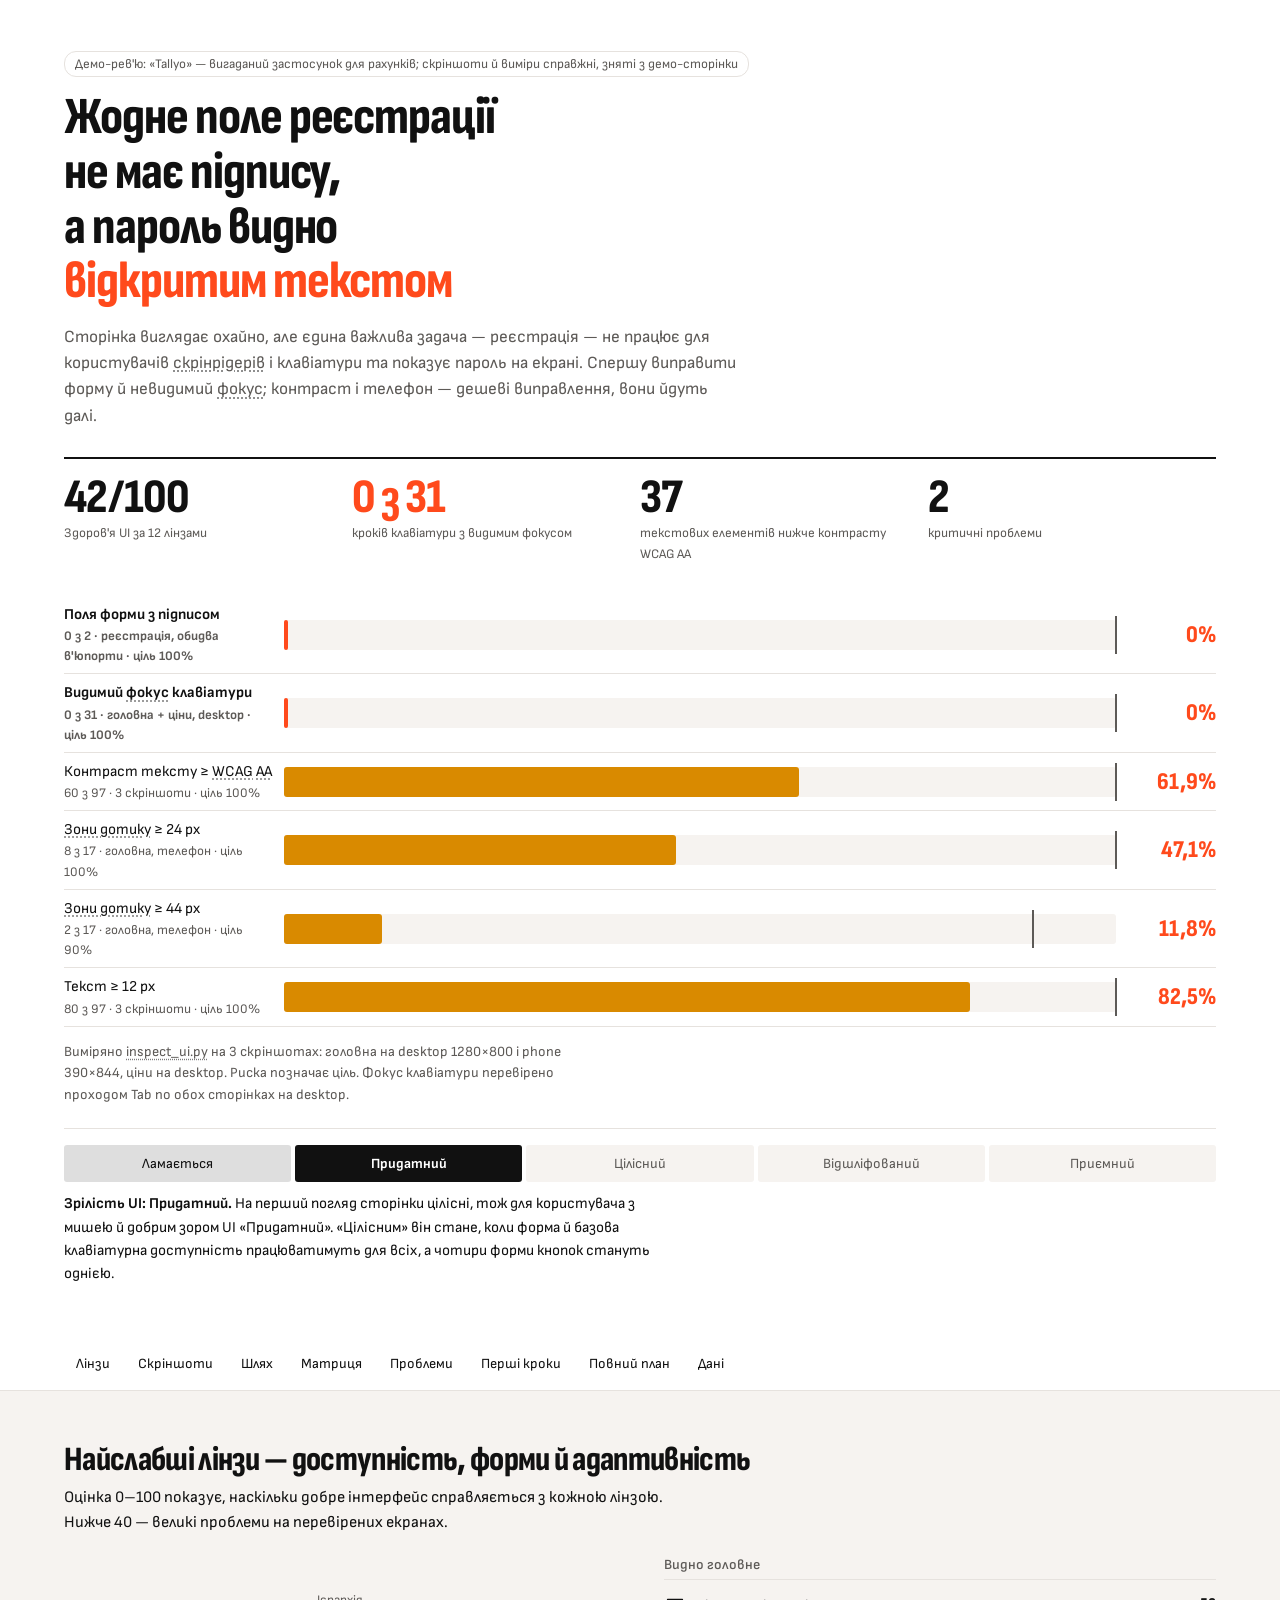
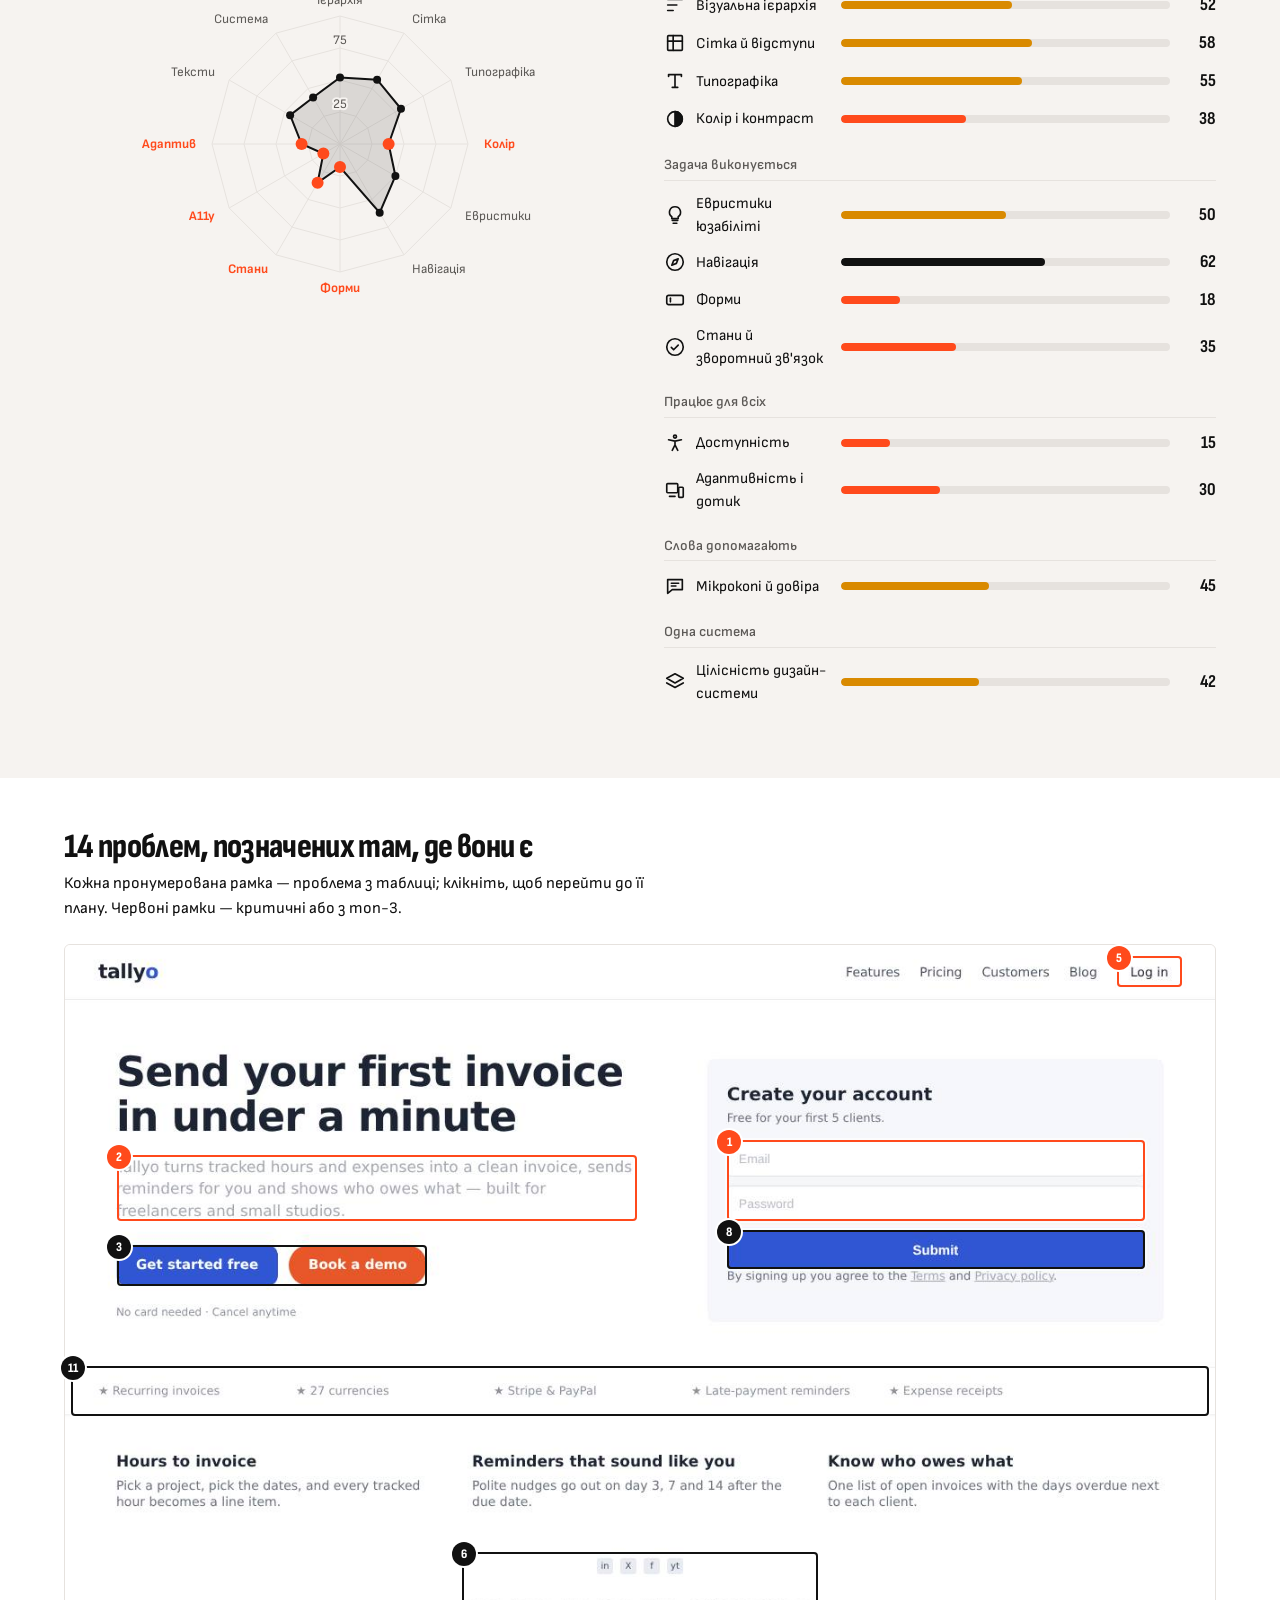
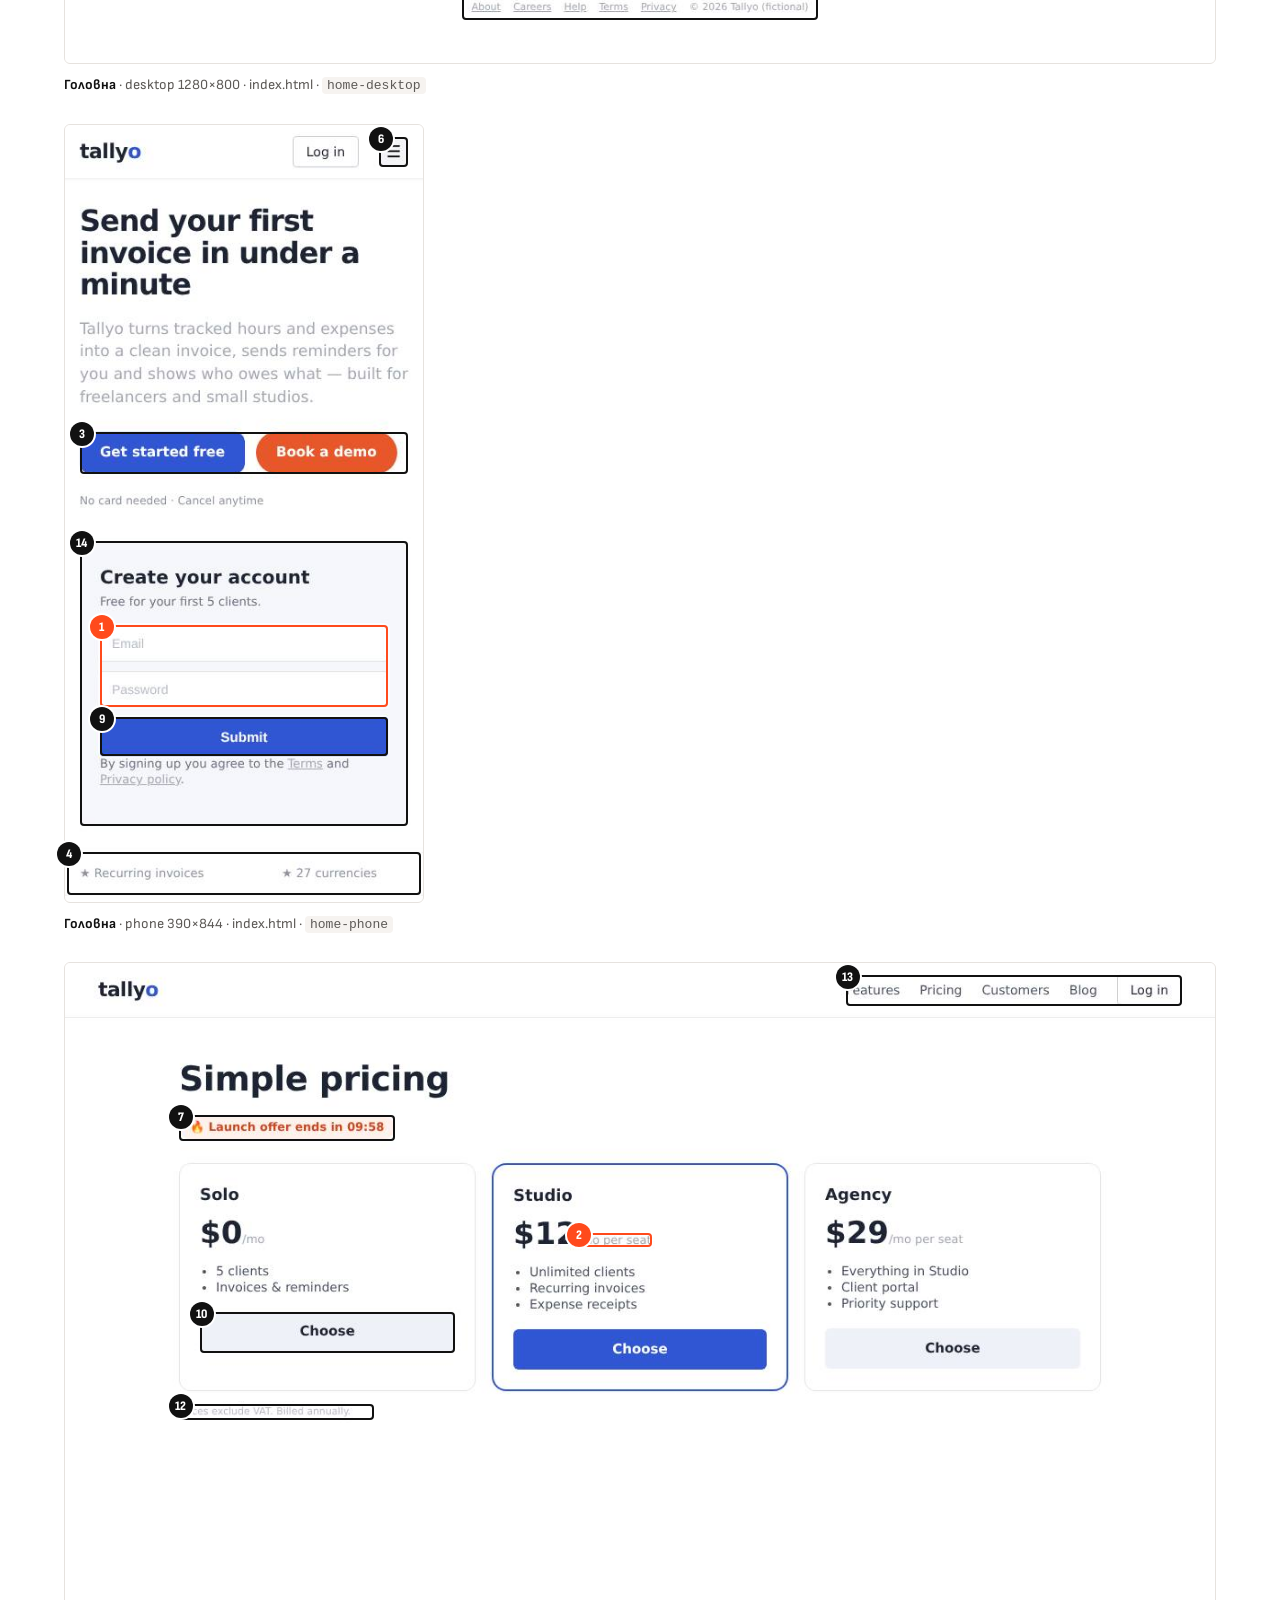
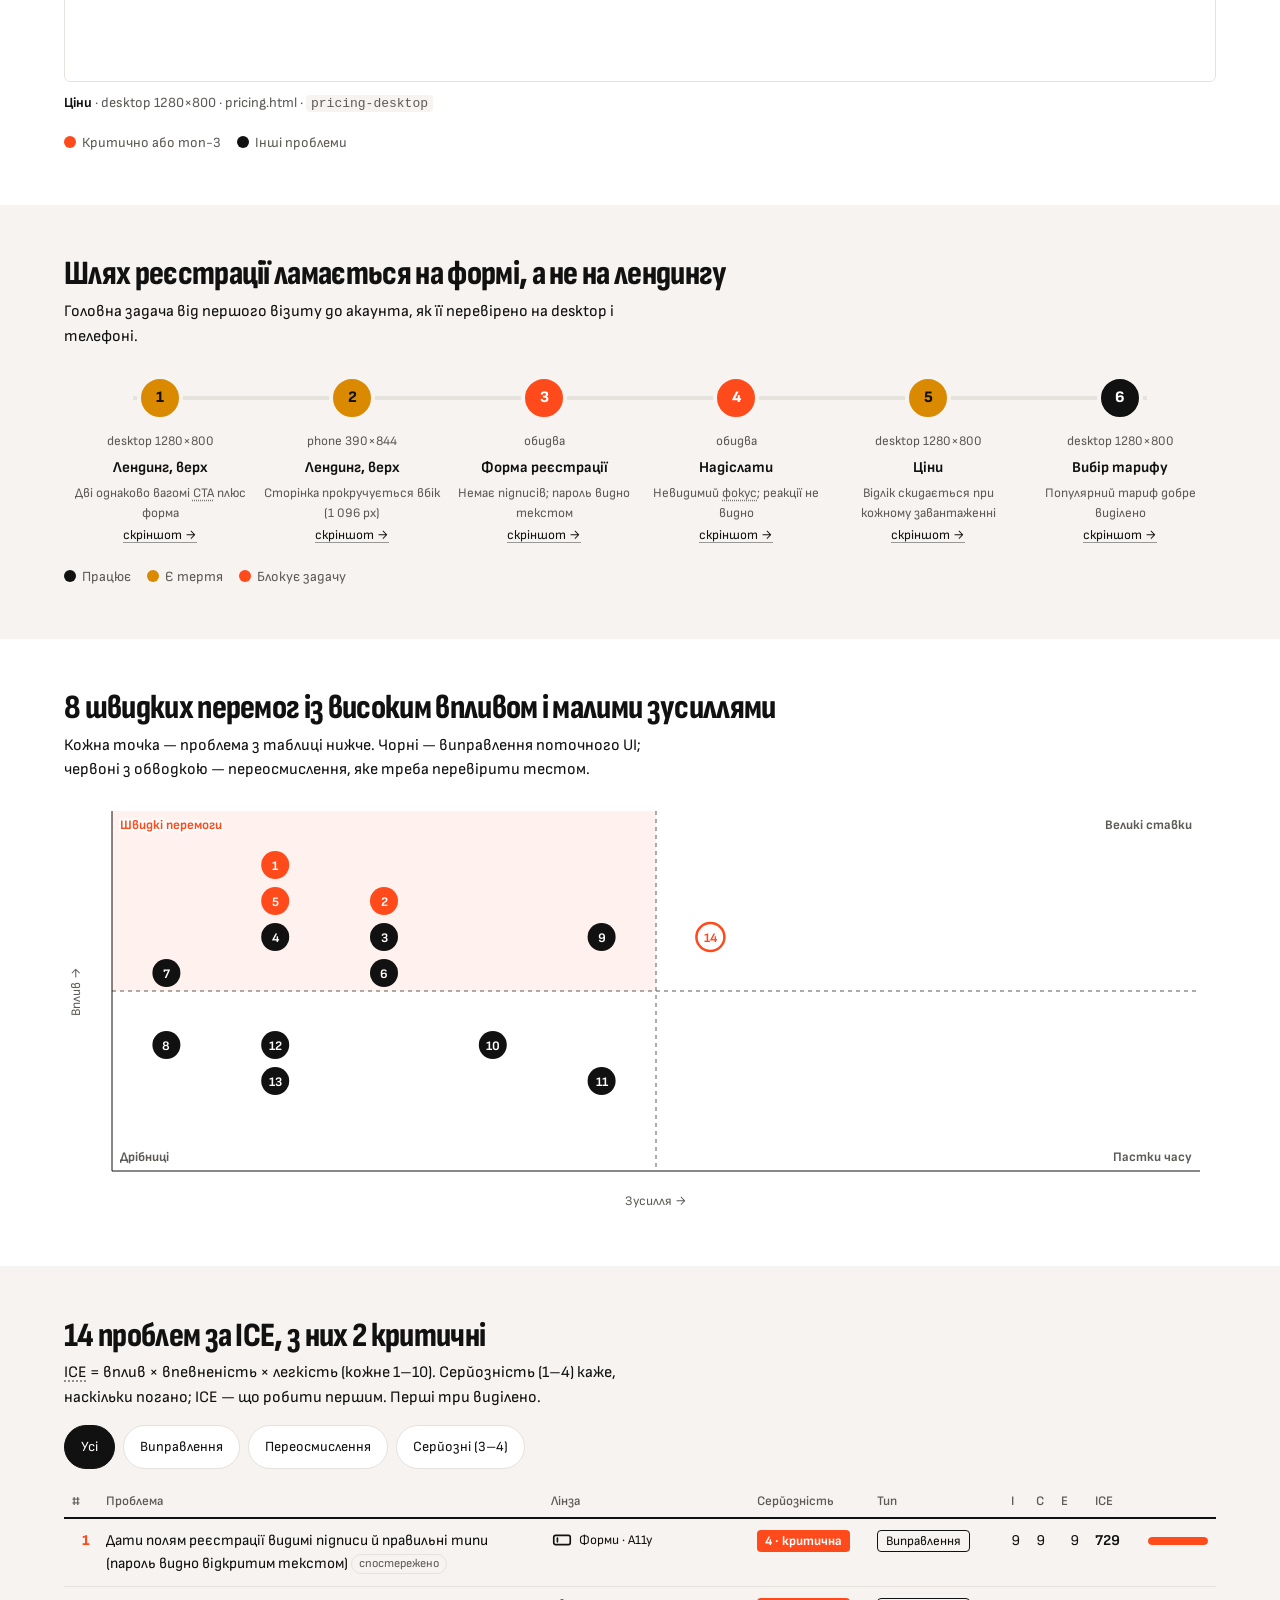
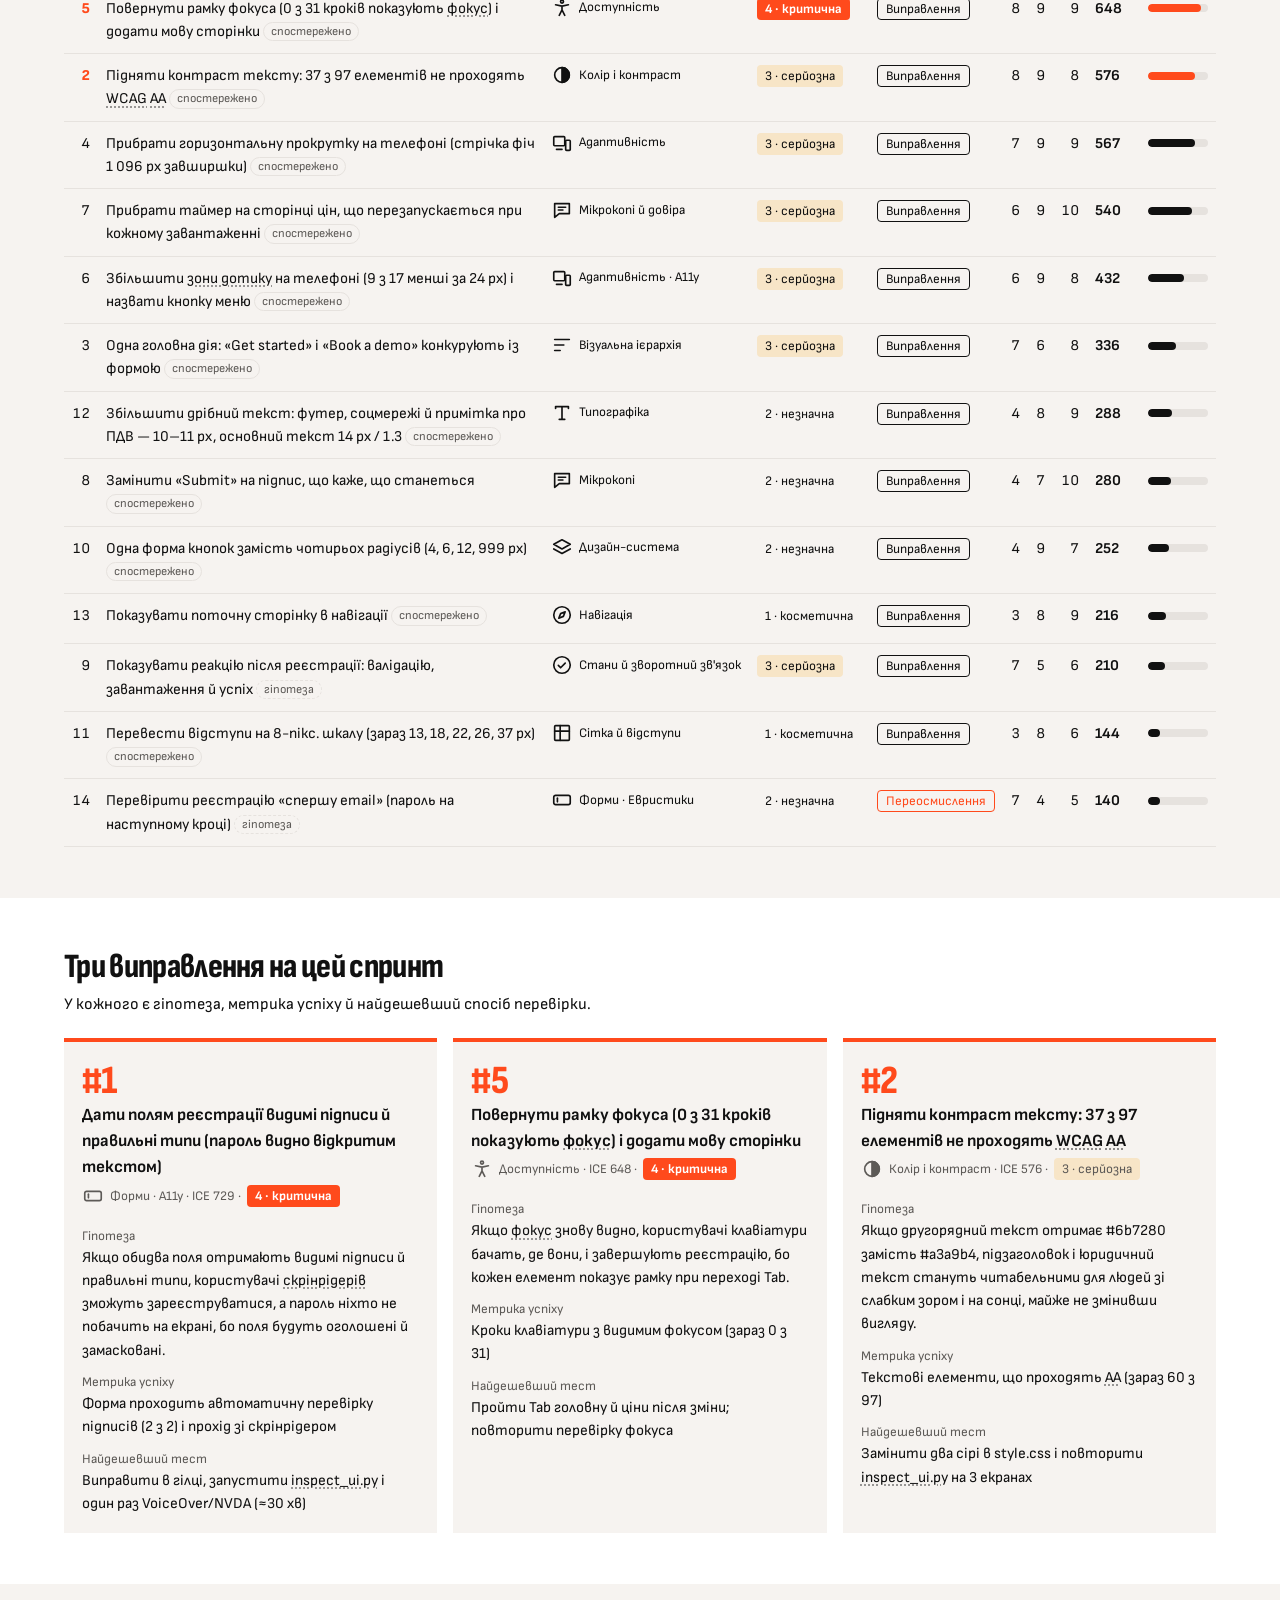
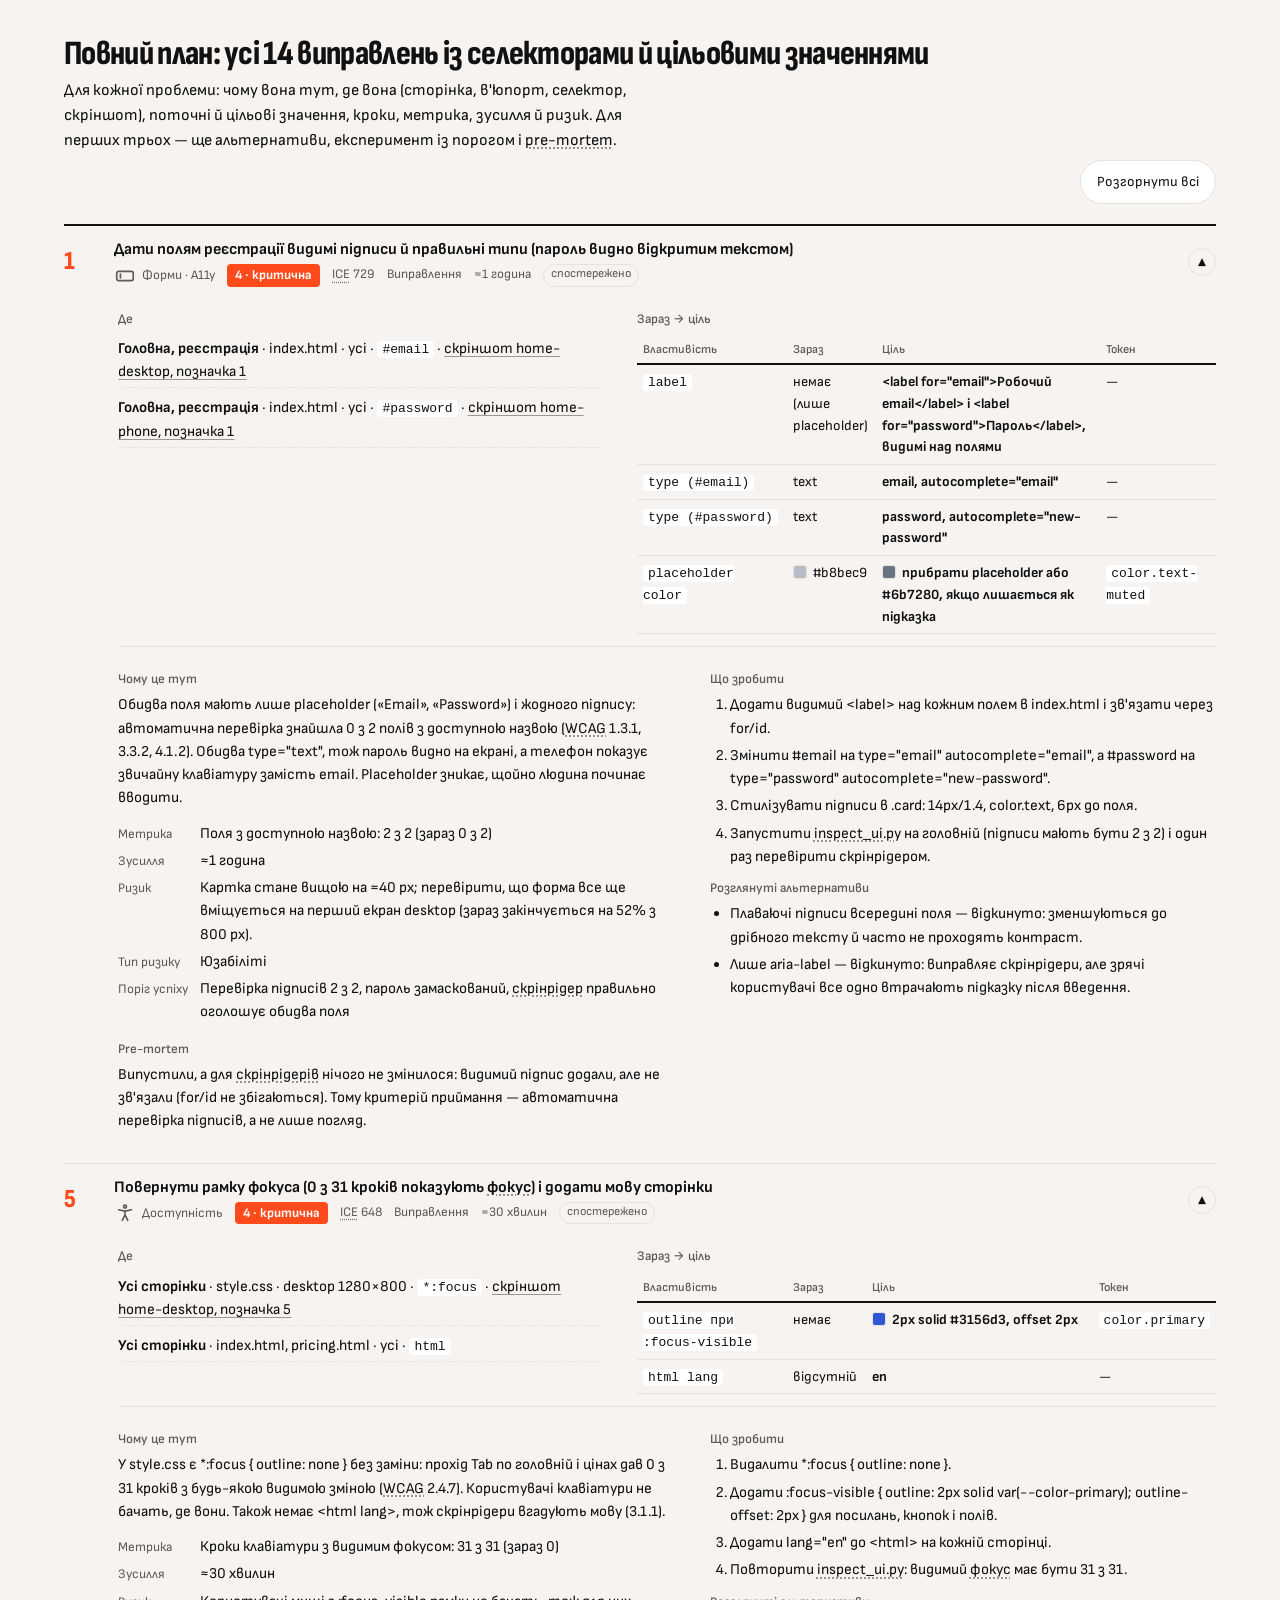
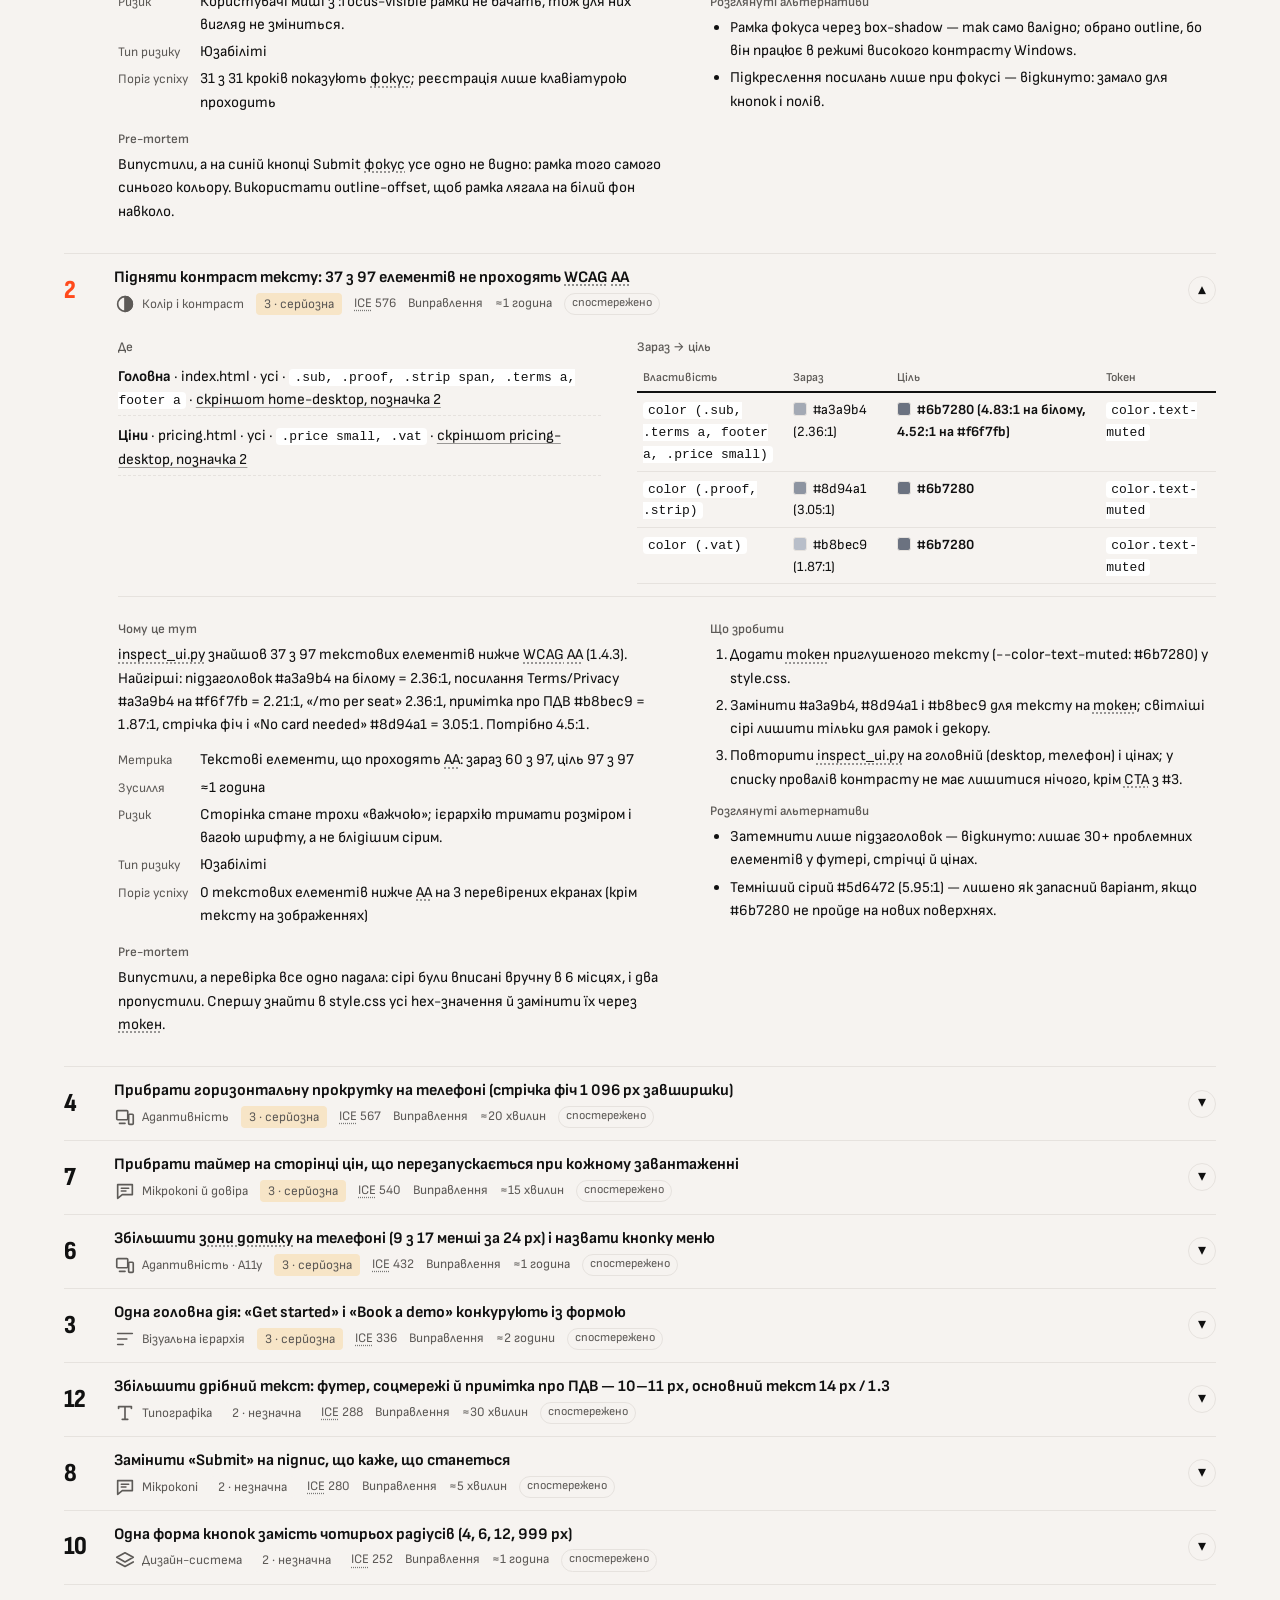
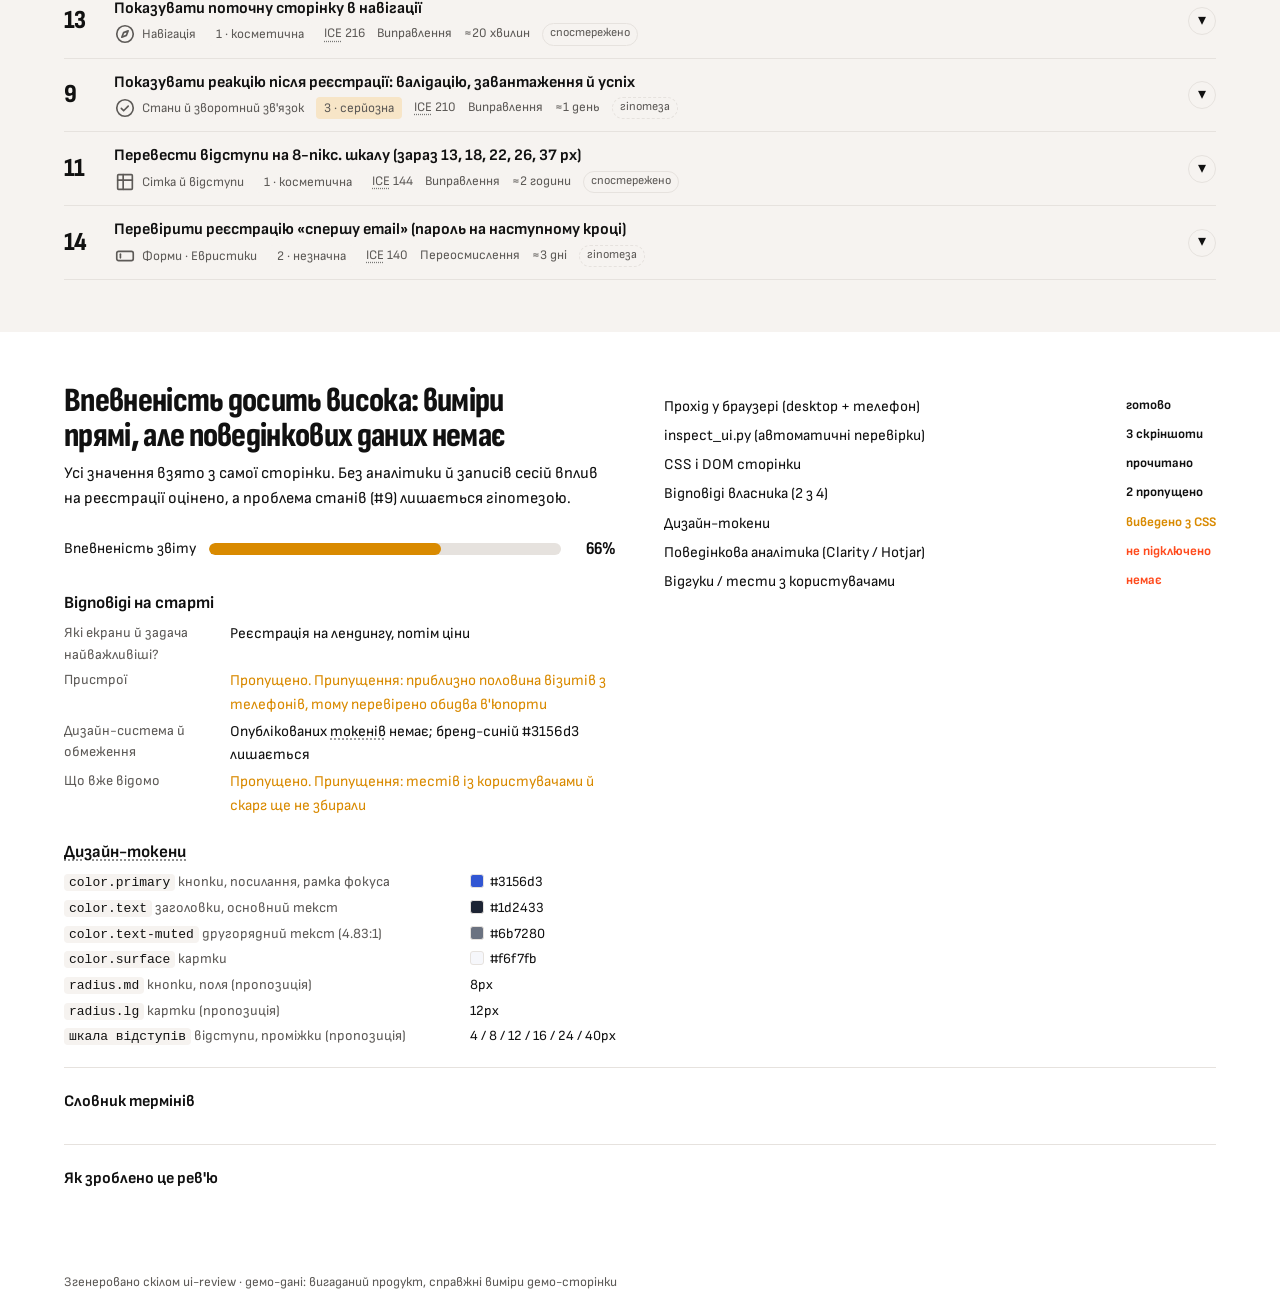
==== plugins/ui-review/skills/ui-review/assets/report-template.html @ 267beb2e "ui-review 1.0.0: UI review skill with report and AI hands-off 12 UI lenses, annotated screenshots, m" ====
<!DOCTYPE html>
<html lang="uk">
<head>
<meta charset="utf-8">
<meta name="viewport" content="width=device-width, initial-scale=1">
<title>UI-рев'ю: Tallyo (демо)</title>
<link rel="preconnect" href="https://fonts.googleapis.com">
<link rel="preconnect" href="https://fonts.gstatic.com" crossorigin>
<link href="https://fonts.googleapis.com/css2?family=Sofia+Sans+Condensed:wght@600;800&family=Sofia+Sans:wght@400;600;700&display=swap" rel="stylesheet">
<style>
/* VOICE work: a UI review read by designers, developers and the AI agent that will fix it; dense and calm
   IDEA an annual-report spread: finding as headline, one solid vermilion mass marks the worst problem
   PICTURE measured checks vs target, then annotated screenshots with numbered marks; lens radar, screen route, impact/effort matrix
   COLOUR white / black ink, vermilion #ff4a1c for the constraint and top bets, amber for warnings; night on #120d0b
   TYPE Sofia Sans Condensed 800 for titles and figures + Sofia Sans for text (both Cyrillic)
   LAYOUT laptop: title + 4 figures across, checks full width; then two-column bands. phone: everything stacks, tables become cards */
:root{color-scheme:light dark;--bg:light-dark(#ffffff,#120d0b);--ink:light-dark(#111111,#f4efe9);--mute:light-dark(#5d5a57,#b3aca5);--line:light-dark(#e6e2de,#2e2622);--soft:light-dark(#f6f3f0,#1c1512);--red:light-dark(#ff4a1c,#ff6a43);--amber:light-dark(#d98a00,#f2b23a);--ok:light-dark(#111111,#f4efe9)}
:root[data-theme=light]{color-scheme:light}:root[data-theme=dark]{color-scheme:dark}
*{box-sizing:border-box;min-width:0}
html{scroll-padding-top:72px}
body{margin:0;background:var(--bg);color:var(--ink);font:16px/1.55 "Sofia Sans",system-ui,sans-serif;overflow-x:clip}
.band{padding-block:clamp(28px,4vw,56px);padding-left:max(5vw,16px);padding-right:max(5vw,16px)}
.wrap{max-width:1240px;margin:0 auto}
h1,h2,.num{font-family:"Sofia Sans Condensed","Arial Narrow",sans-serif;font-weight:800;letter-spacing:-.02em;line-height:1.05;margin:0}
h1{font-size:clamp(32px,5vw,52px);text-wrap:balance;max-width:20ch}
h2{font-size:clamp(26px,3vw,34px);text-wrap:balance;margin-bottom:8px}
h3{font-size:17px;margin:0 0 4px}
p{margin:0 0 12px;max-width:68ch}
.lead{font-size:17px;color:var(--mute);margin-top:14px}
.demo{display:inline-block;font-size:13px;color:var(--mute);border:1px solid var(--line);border-radius:99px;padding:2px 10px;margin-bottom:14px}
.kpis{display:grid;grid-template-columns:repeat(auto-fit,minmax(10em,1fr));gap:0;margin-top:28px;border-top:2px solid var(--ink)}
.kpi{padding:14px 16px 6px 0}
.kpi .num{font-size:clamp(34px,4.5vw,48px)}
.kpi small{display:block;font-size:13px;color:var(--mute)}
.red{color:var(--red)}
.nav{position:sticky;top:0;z-index:5;background:var(--bg);border-bottom:1px solid var(--line);display:flex;gap:4px;overflow-x:auto;padding:6px max(5vw,16px)}
.nav a{flex:none;color:var(--ink);text-decoration:none;font-size:14px;padding:10px 12px;border-radius:8px}
.nav a:hover,.nav a:focus-visible{background:var(--soft);outline:none}
.funnel{margin-top:26px}
.step{display:grid;grid-template-columns:minmax(0,13em) minmax(0,1fr) 5.5em;gap:12px;align-items:center;padding:7px 0;border-bottom:1px solid var(--line)}
.step .lab{font-size:15px}
.step .lab small{display:block;color:var(--mute);font-size:13px;overflow-wrap:anywhere}
.track{height:30px;background:var(--soft);border-radius:3px;position:relative}
.bar{height:100%;background:var(--ink);border-radius:3px;transform-origin:left;animation:grow .9s ease-out both}
.step.hot .bar{background:var(--red)}
.step.hot .lab{font-weight:700}
.pct{font-family:"Sofia Sans Condensed",sans-serif;font-weight:800;font-size:24px;text-align:right;white-space:nowrap}
.note{position:absolute;left:calc(var(--w) + 10px);top:50%;transform:translateY(-50%);font-size:13px;color:var(--red);font-weight:700;white-space:nowrap}
@keyframes grow{from{transform:scaleX(0)}}
@media(prefers-reduced-motion:reduce){.bar{animation:none}}
.alt{background:var(--soft)}
.two{display:grid;grid-template-columns:minmax(0,1fr) minmax(0,1fr);gap:clamp(20px,4vw,48px);align-items:start;margin-top:18px}
.fig{position:relative;min-height:380px}
.fig>svg{position:absolute;inset:0;width:100%;height:100%}
svg text{paint-order:stroke;stroke:var(--bg);stroke-width:4px;font-family:"Sofia Sans",sans-serif;font-size:13px}
.alt svg text{stroke:var(--soft)}
.ico{width:22px;height:22px;flex:none;fill:none;stroke:currentColor;stroke-width:1.8;stroke-linecap:round;stroke-linejoin:round}
.group{margin-bottom:16px}
.group h3{font-size:14px;color:var(--mute);font-weight:600;border-bottom:1px solid var(--line);padding-bottom:4px;margin-bottom:6px}
.lens{display:grid;grid-template-columns:22px minmax(0,9em) minmax(0,1fr) 2.4em;gap:10px;align-items:center;padding:5px 0;font-size:15px}
.meter{height:8px;background:var(--line);border-radius:99px;overflow:hidden}
.meter i{display:block;height:100%;border-radius:99px;background:var(--ink)}
.meter i.low{background:var(--red)}.meter i.mid{background:var(--amber)}
.lens b{font-family:"Sofia Sans Condensed",sans-serif;font-size:18px;text-align:right}
.route{display:grid;grid-template-columns:repeat(var(--n,8),minmax(0,1fr));margin-top:26px;position:relative}
.route::before{content:"";position:absolute;left:6%;right:6%;top:21px;height:4px;background:var(--line)}
.stop{position:relative;text-align:center;padding:0 6px}
.dot{width:46px;height:46px;border-radius:50%;margin:0 auto 10px;display:grid;place-items:center;border:4px solid var(--bg);background:var(--ink);color:var(--bg);font-weight:800;position:relative}
.alt .dot{border-color:var(--soft)}
.stop.warn .dot{background:var(--amber);color:#111}
.stop.bad .dot{background:var(--red);color:#fff}
.stop h3{font-size:15px}
.stop p{font-size:13px;color:var(--mute);margin:0}
.who{font-size:13px;color:var(--mute);display:block;margin-bottom:4px}
.legend{display:flex;flex-wrap:wrap;gap:16px;font-size:14px;color:var(--mute);margin-top:18px}
.legend span::before{content:"";display:inline-block;width:12px;height:12px;border-radius:50%;margin-right:6px;vertical-align:-1px;background:var(--c)}
.chips{display:flex;flex-wrap:wrap;gap:8px;margin:14px 0}
.chip{font:inherit;font-size:14px;min-height:44px;padding:0 16px;border-radius:99px;border:1px solid var(--line);background:var(--bg);color:var(--ink);cursor:pointer}
.chip[aria-pressed=true]{background:var(--ink);color:var(--bg);border-color:var(--ink)}
.chip:focus-visible{outline:2px solid var(--red);outline-offset:2px}
.scroll{overflow-x:auto}
table{border-collapse:collapse;width:100%;font-size:15px}
th{text-align:left;font-size:13px;color:var(--mute);font-weight:600;border-bottom:2px solid var(--ink);padding:8px 8px 6px}
td{border-bottom:1px solid var(--line);padding:10px 8px;vertical-align:top}
td.n{text-align:right;font-variant-numeric:tabular-nums;white-space:nowrap}
.tag{display:inline-flex;align-items:center;gap:6px;font-size:13px;white-space:nowrap}
.type{font-size:13px;padding:2px 8px;border-radius:4px;white-space:nowrap;border:1px solid var(--ink)}
.type.ex{border-color:var(--red);color:var(--red)}
.ice{display:grid;grid-template-columns:3em minmax(60px,1fr);gap:8px;align-items:center}
.ice .meter i{background:var(--ink)}
tr.top .ice .meter i{background:var(--red)}
tr.top td:first-child{color:var(--red);font-weight:800}
.cards{display:grid;grid-template-columns:repeat(3,minmax(0,1fr));gap:16px;margin-top:20px}
.card{border-top:4px solid var(--red);background:var(--bg);padding:18px 18px 8px}
.card .num{font-size:40px;color:var(--red)}
.card dl{margin:10px 0 0;font-size:15px}
.card dt{font-size:13px;color:var(--mute)}
.card dd{margin:0 0 10px}
.src{display:grid;grid-template-columns:minmax(0,1fr) auto;gap:6px 16px;font-size:15px;margin-top:12px}
.src span:nth-child(even){white-space:nowrap;font-size:13px;font-weight:700}
.st-ok{color:var(--ink)}.st-demo{color:var(--amber)}.st-no{color:var(--red)}
.conf{margin-top:18px}
.conf .meter{height:12px}
details{margin-top:20px;border-top:1px solid var(--line);padding-top:12px}
summary{cursor:pointer;font-weight:700;min-height:44px;display:flex;align-items:center}
footer{font-size:13px;color:var(--mute)}
@media(max-width:900px){.two{grid-template-columns:minmax(0,1fr)}.cards{grid-template-columns:minmax(0,1fr)}}
@media(max-width:1000px){.route{grid-template-columns:minmax(0,1fr)}.route::before{left:21px;right:auto;top:8px;bottom:8px;width:4px;height:auto}.stop{display:grid;grid-template-columns:46px minmax(0,1fr);gap:14px;text-align:left;padding:0 0 14px}.dot{margin:0}}
.stop h3,.stop p{overflow-wrap:break-word}
@media(max-width:600px){.step{grid-template-columns:minmax(0,1fr) 4.5em}.step .track{grid-column:1/-1;grid-row:2}.note{display:none}table{font-size:14px}.stack thead{display:none}.stack tr{display:grid;padding-block:10px;border-bottom:1px solid var(--line)}.stack td{display:flex;justify-content:space-between;gap:12px;border:0;padding:3px 0}.stack td::before{content:attr(data-l);color:var(--mute);font-size:13px}.ice{width:9em}}
.plan{margin-top:20px;border-top:2px solid var(--ink)}
.plan details{margin:0;border-top:0;border-bottom:1px solid var(--line);padding:0}
.plan summary{display:grid;grid-template-columns:2.4em minmax(0,1fr) auto;gap:12px;align-items:center;padding:12px 0;list-style:none}
.plan summary::-webkit-details-marker{display:none}
.plan summary .num{font-size:26px}
.plan summary .ttl{font-weight:700}
.plan summary .ttl small{display:flex;flex-wrap:wrap;gap:6px 12px;font-weight:400;color:var(--mute);font-size:13px;margin-top:2px}
.plan summary .arr{width:28px;height:28px;border-radius:50%;border:1px solid var(--line);display:grid;place-items:center;transition:transform .2s}
.plan details[open] .arr{transform:rotate(180deg)}
.plan .top .num{color:var(--red)}
.pbody{display:grid;grid-template-columns:minmax(0,1.1fr) minmax(0,1fr);gap:8px 36px;padding:0 0 18px 3.4em}
.pbody h4{font-size:13px;color:var(--mute);font-weight:600;margin:10px 0 4px}
.pbody p,.pbody li{font-size:15px}
.pbody ol{margin:0;padding-left:1.2em}
.pbody li{margin-bottom:4px}
.facts{display:grid;grid-template-columns:auto minmax(0,1fr);gap:4px 12px;font-size:15px;margin-top:10px}
.facts dt{color:var(--mute);font-size:13px;padding-top:2px}
.facts dd{margin:0}
.tools{display:flex;justify-content:flex-end;margin-top:-6px}
@media(prefers-reduced-motion:reduce){.plan summary .arr{transition:none}}
@media(max-width:700px){.pbody{grid-template-columns:minmax(0,1fr);padding-left:0}}
.t{font:inherit;color:inherit;background:none;border:0;padding:0;margin:0;cursor:help;text-decoration:underline dotted color-mix(in srgb,var(--ink) 55%,transparent);text-underline-offset:3px}
.t:focus-visible{outline:2px solid var(--red);outline-offset:2px;border-radius:2px}
#tip{position:fixed;z-index:20;max-width:min(320px,calc(100vw - 32px));background:var(--ink);color:var(--bg);font-size:14px;line-height:1.45;padding:10px 12px;border-radius:6px;box-shadow:0 6px 24px rgba(0,0,0,.18);display:none}
#tip b{display:block;margin-bottom:2px}
.gloss{display:grid;grid-template-columns:minmax(0,12em) minmax(0,1fr);gap:6px 20px;font-size:15px;margin-top:12px}
.gloss dt{font-weight:700}
.gloss dd{margin:0;color:var(--mute)}
@media(max-width:600px){.gloss{grid-template-columns:minmax(0,1fr)}.gloss dd{margin-bottom:8px}}
.stage{margin-top:22px;border-top:1px solid var(--line);padding-top:16px}
.st-row{display:grid;grid-template-columns:repeat(5,minmax(0,1fr));gap:4px;margin-bottom:10px}
.st{font-size:14px;text-align:center;padding:8px 4px;border-radius:3px;background:var(--soft);color:var(--mute)}
.st.past{background:color-mix(in srgb,var(--ink) 14%,var(--bg));color:var(--ink)}
.st.cur{background:var(--ink);color:var(--bg);font-weight:700}
.stage p{font-size:15px;margin:0}
.ev{display:inline-block;font-size:12px;line-height:1.3;padding:1px 7px;border-radius:99px;border:1px solid var(--line);color:var(--mute);white-space:nowrap;vertical-align:1px}
.ev.hyp{border-style:dashed}
.answers{display:grid;grid-template-columns:minmax(0,10em) minmax(0,1fr);gap:4px 16px;font-size:15px;margin:6px 0 0}
.answers dt{color:var(--mute);font-size:14px}
.answers dd{margin:0}
.answers dd.skip{color:var(--amber)}
.pbody ul{margin:0;padding-left:1.2em}
@media(max-width:600px){.st{font-size:13px;padding:6px 2px}.answers{grid-template-columns:minmax(0,1fr)}.answers dd{margin-bottom:6px}}
.cv{display:block;min-width:0}
.step.nd .track{background:repeating-linear-gradient(135deg,var(--soft) 0 8px,transparent 8px 14px);border:1px dashed var(--line);display:flex;align-items:center;padding-left:10px}
.ndl{font-size:13px;color:var(--mute)}
.step.nd .pct{color:var(--mute)}
.step.nd .note{position:static;transform:none;margin-left:14px}
.demo{border-radius:12px}
.ctick{position:absolute;top:-4px;bottom:-4px;width:2px;background:var(--mute);left:var(--t)}
.step.pass .pct{color:var(--ink)}
.step.fail .bar{background:var(--amber)}.step.fail.hot .bar{background:var(--red)}
.shots{display:grid;grid-template-columns:repeat(auto-fill,minmax(min(100%,320px),1fr));gap:28px 24px;margin-top:22px;align-items:start}
.shot{margin:0}
.shot.wide{grid-column:1/-1}
.shot.tall .frame{max-width:min(100%,360px)}
.frame{position:relative;width:100%;border:1px solid var(--line);border-radius:6px;overflow:visible;background:var(--soft)}
.frame img{display:block;width:100%;height:100%;object-fit:fill;border-radius:5px}
.frame.ph{background:repeating-linear-gradient(135deg,var(--soft) 0 10px,transparent 10px 18px);display:grid;place-items:center}
.phl{font-size:13px;color:var(--mute);background:var(--bg);padding:4px 10px;border-radius:99px;border:1px dashed var(--line)}
.mbox{position:absolute;border:2.5px solid var(--ink);border-radius:4px;box-shadow:0 0 0 2px color-mix(in srgb,var(--bg) 70%,transparent);text-decoration:none}
.mbox.hot{border-color:var(--red)}
.mbox span{position:absolute;left:-12px;top:-12px;min-width:24px;height:24px;padding:0 5px;border-radius:99px;background:var(--ink);color:var(--bg);font:800 13px/24px "Sofia Sans Condensed",sans-serif;text-align:center;box-shadow:0 0 0 2px var(--bg)}
.mbox.hot span{background:var(--red);color:#fff}
.mbox:hover,.mbox:focus-visible{outline:3px solid color-mix(in srgb,var(--red) 40%,transparent);outline-offset:2px}
.shot figcaption{font-size:14px;color:var(--mute);margin-top:10px;overflow-wrap:anywhere}
.shot figcaption b{color:var(--ink)}
.sev{display:inline-block;font-size:13px;white-space:nowrap;padding:1px 8px;border-radius:4px;background:var(--soft)}
.sev.s3{background:color-mix(in srgb,var(--amber) 22%,var(--bg))}
.sev.s4{background:var(--red);color:#fff;font-weight:700}
.where{list-style:none;padding:0;margin:0;font-size:15px}
.where li{padding:4px 0;border-bottom:1px dashed var(--line);overflow-wrap:anywhere}
code{font:13px/1.4 ui-monospace,SFMono-Regular,Menlo,Consolas,monospace;background:var(--soft);padding:1px 5px;border-radius:4px;overflow-wrap:anywhere}
.alt code{background:var(--bg)}
.ct{font-size:14px;margin-top:2px}
.ct th{font-size:12px;padding:6px 6px 4px}
.ct td{padding:6px;vertical-align:top}
.sw{display:inline-block;width:14px;height:14px;border-radius:3px;border:1px solid var(--line);vertical-align:-2px;margin-right:6px}
.toks{display:grid;grid-template-columns:minmax(0,1fr) auto;gap:4px 14px;font-size:14px;margin:6px 0 0}
.toks dd{margin:0;white-space:nowrap}
.pbody .loc{grid-column:1/-1;display:grid;grid-template-columns:minmax(0,1fr) minmax(0,1.2fr);gap:8px 36px;border-bottom:1px solid var(--line);padding-bottom:12px;margin-bottom:4px}
.stop .shotlink{font-size:13px}
@media(max-width:1000px){.pbody .loc{grid-template-columns:minmax(0,1fr)}}
@media(max-width:600px){.stack td{align-items:flex-start}.stack td .cv{text-align:right}#tbody td:nth-child(2) .cv,.ct td:nth-child(1) .cv{text-align:left;flex:1}.stack td::before{flex:none}.ev{margin-top:4px}.ct tr{padding-block:6px}}
.icef{display:none;font-weight:400;color:var(--mute);font-size:13px}
@media(max-width:600px){#tbody td:nth-child(6),#tbody td:nth-child(7),#tbody td:nth-child(8){display:none}.icef{display:inline}.ice{width:auto;grid-template-columns:auto minmax(70px,8em)}.ice b{white-space:nowrap}}
#next:not(.alt) .card{background:var(--soft)}
.pbody .where{padding-left:0}
.where a,.stop .shotlink,.shot figcaption a{color:inherit;text-decoration-color:color-mix(in srgb,var(--ink) 40%,transparent);text-underline-offset:3px}
.ct th:nth-child(1){width:26%}.ct th:nth-child(4){width:20%}
.ct code{overflow-wrap:break-word;word-break:normal}
@media(max-width:600px){.ct th{width:auto}}

</style>
<script>new MutationObserver(()=>{for(const c of document.querySelectorAll('.stack td:not([data-l])')){let i=0,p=c;while(p=p.previousElementSibling)i+=p.colSpan;c.dataset.l=c.closest('table').rows[0].cells[i]?.textContent||''}}).observe(document,{childList:true,subtree:true})</script>
</head>
<body>
<svg width="0" height="0" style="position:absolute" aria-hidden="true">
<symbol id="i-hier" viewBox="0 0 24 24"><path d="M4 6h16M4 12h10M4 18h6"/></symbol>
<symbol id="i-grid" viewBox="0 0 24 24"><rect x="4" y="4" width="16" height="16" rx="1"/><path d="M4 10h16M10 4v16"/></symbol>
<symbol id="i-type" viewBox="0 0 24 24"><path d="M5 7V5h14v2M12 5v14M9 19h6"/></symbol>
<symbol id="i-color" viewBox="0 0 24 24"><circle cx="12" cy="12" r="8"/><path d="M12 4a8 8 0 0 1 0 16z" fill="currentColor"/></symbol>
<symbol id="i-heur" viewBox="0 0 24 24"><path d="M9 18h6M10 21h4M12 3a6 6 0 0 0-3.5 10.9V16h7v-2.1A6 6 0 0 0 12 3z"/></symbol>
<symbol id="i-nav" viewBox="0 0 24 24"><circle cx="12" cy="12" r="9"/><path d="M15.5 8.5l-2 5-5 2 2-5z"/></symbol>
<symbol id="i-form" viewBox="0 0 24 24"><rect x="3" y="7" width="18" height="10" rx="2"/><path d="M7 10v4"/></symbol>
<symbol id="i-state" viewBox="0 0 24 24"><circle cx="12" cy="12" r="9"/><path d="M8 12.5l2.5 2.5 5-5"/></symbol>
<symbol id="i-a11y" viewBox="0 0 24 24"><circle cx="12" cy="5" r="1.6"/><path d="M5 8.5l7 1.5 7-1.5M12 10v4l-3 6M12 14l3 6"/></symbol>
<symbol id="i-resp" viewBox="0 0 24 24"><rect x="3" y="5" width="12" height="10" rx="1"/><path d="M6 19h6"/><rect x="16" y="9" width="5" height="11" rx="1"/></symbol>
<symbol id="i-copy" viewBox="0 0 24 24"><path d="M4 5h16v11H9l-5 4z"/><path d="M8 9h8M8 12h5"/></symbol>
<symbol id="i-sys" viewBox="0 0 24 24"><path d="M12 3l9 5-9 5-9-5z"/><path d="M3 13l9 5 9-5"/></symbol>
</svg>

<header class="band"><div class="wrap">
<span class="demo" data-t="label"></span>
<h1 data-t="headline"></h1>
<p class="lead" data-t="lead"></p>
<div class="kpis" id="kpis"></div>
<div class="funnel" id="checks" data-i18n-aria="aChecks" aria-label=""></div>
<p class="lead" style="font-size:14px" data-t="checksNote"></p>
<div class="stage" id="stage" data-i18n-aria="aStage" aria-label=""></div>
</div></header>

<nav class="nav" data-i18n-aria="aNav" aria-label="">
<a href="#lenses" data-i18n="navLenses"></a><a href="#shots" data-i18n="navShots"></a><a href="#screens" data-i18n="navScreens"></a><a href="#matrix" data-i18n="navMatrix"></a><a href="#ops" data-i18n="navOps"></a><a href="#next" data-i18n="navNext"></a><a href="#plan" data-i18n="navPlan"></a><a href="#data" data-i18n="navData"></a>
</nav>
<div id="tip" role="tooltip"></div>

<section class="band alt" id="lenses"><div class="wrap">
<h2 data-t="lensesH"></h2>
<p data-t="lensesP"></p>
<div class="two">
<div class="fig" id="radar" role="img" data-i18n-aria="aRadar" aria-label=""></div>
<div id="lensList"></div>
</div>
</div></section>

<section class="band" id="shots"><div class="wrap">
<h2 data-t="shotsH"></h2>
<p data-t="shotsP"></p>
<div class="shots" id="shotList"></div>
<div class="legend"><span style="--c:var(--red)" data-i18n="lgHot"></span><span style="--c:var(--ink)" data-i18n="lgMark"></span></div>
</div></section>

<section class="band alt" id="screens"><div class="wrap">
<h2 data-t="screensH"></h2>
<p data-t="screensP"></p>
<div class="route" id="route"></div>
<div class="legend"><span style="--c:var(--ink)" data-i18n="lgOk"></span><span style="--c:var(--amber)" data-i18n="lgWarn"></span><span style="--c:var(--red)" data-i18n="lgBad"></span></div>
</div></section>

<section class="band" id="matrix"><div class="wrap">
<h2 data-t="matrixH"></h2>
<p data-t="matrixP"></p>
<div class="fig" id="mx" style="min-height:420px" role="img" data-i18n-aria="aMatrix" aria-label=""></div>
</div></section>

<section class="band alt" id="ops"><div class="wrap">
<h2 data-t="opsH"></h2>
<p data-t="opsP"></p>
<div class="chips" role="group" data-i18n-aria="aFilter" aria-label="">
<button class="chip" data-f="all" aria-pressed="true" data-i18n="fAll"></button>
<button class="chip" data-f="opt" aria-pressed="false" data-i18n="fOpt"></button>
<button class="chip" data-f="ex" aria-pressed="false" data-i18n="fEx"></button>
<button class="chip" data-f="sev" aria-pressed="false" data-i18n="fSev"></button>
</div>
<div class="scroll"><table class="stack"><thead><tr><th>#</th><th data-i18n="thOp"></th><th data-i18n="thLens"></th><th data-i18n="thSev"></th><th data-i18n="thType"></th><th>I</th><th>C</th><th>E</th><th>ICE</th></tr></thead><tbody id="tbody"></tbody></table></div>
</div></section>

<section class="band" id="next"><div class="wrap">
<h2 data-t="nextH"></h2>
<p data-t="nextP"></p>
<div class="cards" id="cards"></div>
</div></section>

<section class="band alt" id="plan"><div class="wrap">
<h2 data-t="planH"></h2>
<p data-t="planP"></p>
<div class="chips tools"><button class="chip" id="toggleAll" aria-pressed="false" data-i18n="expand"></button></div>
<div class="plan" id="planList"></div>
</div></section>

<section class="band" id="data"><div class="wrap">
<div class="two" style="margin-top:0">
<div>
<h2 data-t="dataH"></h2>
<p data-t="dataP"></p>
<div class="conf"><div class="lens" style="grid-template-columns:minmax(0,9em) minmax(0,1fr) 3em"><span data-i18n="conf"></span><div class="meter"><i id="confBar"></i></div><b id="confNum"></b></div></div>
<h3 style="margin-top:22px" data-i18n="answers"></h3>
<dl class="answers" id="answers"></dl>
<div id="tokBlock"><h3 style="margin-top:22px" data-i18n="tokens"></h3><dl class="toks" id="toks"></dl></div>
</div>
<div class="src" id="src"></div>
</div>
<details><summary data-i18n="gloss"></summary><p data-i18n="glossHint"></p><dl class="gloss" id="gloss"></dl></details>
<details><summary data-i18n="how"></summary><div data-t="how"></div></details>
</div></section>

<footer class="band" style="padding-block:20px"><div class="wrap"><span data-i18n="footer"></span><span data-t="footer"></span></div></footer>

<script type="application/json" id="audit">
{
 "lang": "uk",
 "title": "UI-рев'ю: Tallyo (демо)",
 "text": {
  "label": "Демо-рев'ю: «Tallyo» — вигаданий застосунок для рахунків; скріншоти й виміри справжні, зняті з демо-сторінки",
  "headline": "Жодне поле реєстрації не має підпису, а пароль видно [[відкритим текстом]]",
  "lead": "Сторінка виглядає охайно, але єдина важлива задача — реєстрація — не працює для користувачів скрінрідерів і клавіатури та показує пароль на екрані. Спершу виправити форму й невидимий фокус; контраст і телефон — дешеві виправлення, вони йдуть далі.",
  "checksNote": "Виміряно inspect_ui.py на 3 скріншотах: головна на desktop 1280×800 і phone 390×844, ціни на desktop. Риска позначає ціль. Фокус клавіатури перевірено проходом Tab по обох сторінках на desktop.",
  "lensesH": "Найслабші лінзи — доступність, форми й адаптивність",
  "lensesP": "Оцінка 0–100 показує, наскільки добре інтерфейс справляється з кожною лінзою. Нижче 40 — великі проблеми на перевірених екранах.",
  "shotsH": "14 проблем, позначених там, де вони є",
  "shotsP": "Кожна пронумерована рамка — проблема з таблиці; клікніть, щоб перейти до її плану. Червоні рамки — критичні або з топ-3.",
  "screensH": "Шлях реєстрації ламається на формі, а не на лендингу",
  "screensP": "Головна задача від першого візиту до акаунта, як її перевірено на desktop і телефоні.",
  "matrixH": "{qw} швидких перемог із високим впливом і малими зусиллями",
  "matrixP": "Кожна точка — проблема з таблиці нижче. Чорні — виправлення поточного UI; червоні з обводкою — переосмислення, яке треба перевірити тестом.",
  "opsH": "{n} проблем за ICE, з них {crit} критичні",
  "opsP": "ICE = вплив × впевненість × легкість (кожне 1–10). Серйозність (1–4) каже, наскільки погано; ICE — що робити першим. Перші три виділено.",
  "nextH": "Три виправлення на цей спринт",
  "nextP": "У кожного є гіпотеза, метрика успіху й найдешевший спосіб перевірки.",
  "planH": "Повний план: усі {n} виправлень із селекторами й цільовими значеннями",
  "planP": "Для кожної проблеми: чому вона тут, де вона (сторінка, в'юпорт, селектор, скріншот), поточні й цільові значення, кроки, метрика, зусилля й ризик. Для перших трьох — ще альтернативи, експеримент із порогом і pre-mortem.",
  "dataH": "Впевненість досить висока: виміри прямі, але поведінкових даних немає",
  "dataP": "Усі значення взято з самої сторінки. Без аналітики й записів сесій вплив на реєстрації оцінено, а проблема станів (#9) лишається гіпотезою.",
  "how": [
   "Перевірено доступні джерела й поставлено 4 питання, кожне можна було пропустити (2 пропущено, припущення записано).",
   "Відкрито головну й сторінку цін на desktop і телефоні; inspect_ui.py зняв скріншоти, рамки елементів, обчислені стилі й автоматичні перевірки; обидві сторінки пройдено клавішею Tab.",
   "Пройдено всі 12 лінз; кожна знахідка позначена як «спостережено» або «гіпотеза» і, де можна, посилається на критерій WCAG чи евристику.",
   "Оцінено серйозність і ICE, для топ-3 порівняно альтернативи, задано пороги й зроблено pre-mortem; потім той самий аудит записано як hands-off файл для AI-агента."
  ],
  "footer": "демо-дані: вигаданий продукт, справжні виміри демо-сторінки"
 },
 "kpis": [
  {
   "v": "{health}/100",
   "l": "Здоров'я UI за 12 лінзами"
  },
  {
   "v": "0 з 31",
   "l": "кроків клавіатури з видимим фокусом",
   "hot": true,
   "src": "inspect_ui.py (автоматичні перевірки)"
  },
  {
   "v": "37",
   "l": "текстових елементів нижче контрасту WCAG AA",
   "src": "inspect_ui.py (автоматичні перевірки)"
  },
  {
   "v": "{crit}",
   "l": "критичні проблеми"
  }
 ],
 "checks": [
  {
   "l": "Поля форми з підписом",
   "v": 0,
   "b": 2,
   "t": 100,
   "sub": "реєстрація, обидва в'юпорти",
   "src": "inspect_ui.py (автоматичні перевірки)",
   "hot": true
  },
  {
   "l": "Видимий фокус клавіатури",
   "v": 0,
   "b": 31,
   "t": 100,
   "sub": "головна + ціни, desktop",
   "src": "inspect_ui.py (автоматичні перевірки)",
   "hot": true
  },
  {
   "l": "Контраст тексту ≥ WCAG AA",
   "v": 60,
   "b": 97,
   "t": 100,
   "sub": "3 скріншоти",
   "src": "inspect_ui.py (автоматичні перевірки)"
  },
  {
   "l": "Зони дотику ≥ 24 px",
   "v": 8,
   "b": 17,
   "t": 100,
   "sub": "головна, телефон",
   "src": "inspect_ui.py (автоматичні перевірки)"
  },
  {
   "l": "Зони дотику ≥ 44 px",
   "v": 2,
   "b": 17,
   "t": 90,
   "sub": "головна, телефон",
   "src": "inspect_ui.py (автоматичні перевірки)"
  },
  {
   "l": "Текст ≥ 12 px",
   "v": 80,
   "b": 97,
   "t": 100,
   "sub": "3 скріншоти",
   "src": "inspect_ui.py (автоматичні перевірки)"
  }
 ],
 "maturity": {
  "cur": 1,
  "note": "На перший погляд сторінки цілісні, тож для користувача з мишею й добрим зором UI «Придатний». «Цілісним» він стане, коли форма й базова клавіатурна доступність працюватимуть для всіх, а чотири форми кнопок стануть однією."
 },
 "lenses": [
  {
   "k": "Ієрархія",
   "n": "Візуальна ієрархія",
   "i": "hier",
   "g": "look",
   "s": 52
  },
  {
   "k": "Сітка",
   "n": "Сітка й відступи",
   "i": "grid",
   "g": "look",
   "s": 58
  },
  {
   "k": "Типографіка",
   "i": "type",
   "g": "look",
   "s": 55
  },
  {
   "k": "Колір",
   "n": "Колір і контраст",
   "i": "color",
   "g": "look",
   "s": 38
  },
  {
   "k": "Евристики",
   "n": "Евристики юзабіліті",
   "i": "heur",
   "g": "use",
   "s": 50
  },
  {
   "k": "Навігація",
   "i": "nav",
   "g": "use",
   "s": 62
  },
  {
   "k": "Форми",
   "i": "form",
   "g": "use",
   "s": 18
  },
  {
   "k": "Стани",
   "n": "Стани й зворотний зв'язок",
   "i": "state",
   "g": "use",
   "s": 35
  },
  {
   "k": "A11y",
   "n": "Доступність",
   "i": "a11y",
   "g": "reach",
   "s": 15
  },
  {
   "k": "Адаптив",
   "n": "Адаптивність і дотик",
   "i": "resp",
   "g": "reach",
   "s": 30
  },
  {
   "k": "Тексти",
   "n": "Мікрокопі й довіра",
   "i": "copy",
   "g": "words",
   "s": 45
  },
  {
   "k": "Система",
   "n": "Цілісність дизайн-системи",
   "i": "sys",
   "g": "system",
   "s": 42
  }
 ],
 "screens": [
  {
   "t": "Лендинг, верх",
   "w": "desktop 1280×800",
   "st": "warn",
   "p": "Дві однаково вагомі CTA плюс форма",
   "shot": "home-desktop"
  },
  {
   "t": "Лендинг, верх",
   "w": "phone 390×844",
   "st": "warn",
   "p": "Сторінка прокручується вбік (1 096 px)",
   "shot": "home-phone"
  },
  {
   "t": "Форма реєстрації",
   "w": "обидва",
   "st": "bad",
   "p": "Немає підписів; пароль видно текстом",
   "shot": "home-desktop"
  },
  {
   "t": "Надіслати",
   "w": "обидва",
   "st": "bad",
   "p": "Невидимий фокус; реакції не видно",
   "shot": "home-phone"
  },
  {
   "t": "Ціни",
   "w": "desktop 1280×800",
   "st": "warn",
   "p": "Відлік скидається при кожному завантаженні",
   "shot": "pricing-desktop"
  },
  {
   "t": "Вибір тарифу",
   "w": "desktop 1280×800",
   "st": "ok",
   "p": "Популярний тариф добре виділено",
   "shot": "pricing-desktop"
  }
 ],
 "shots": [
  {
   "id": "home-desktop",
   "src": "demo/home-desktop.jpg",
   "cap": "Головна",
   "url": "index.html",
   "vp": "desktop 1280×800",
   "w": 1280,
   "h": 800,
   "marks": [
    {
     "n": 1,
     "x": 57.6,
     "y": 27.2,
     "w": 36.3,
     "h": 11.3
    },
    {
     "n": 2,
     "x": 4.5,
     "y": 29.3,
     "w": 45.2,
     "h": 9.2
    },
    {
     "n": 3,
     "x": 4.5,
     "y": 41.8,
     "w": 27,
     "h": 5.7
    },
    {
     "n": 5,
     "x": 91.5,
     "y": 1.6,
     "w": 5.6,
     "h": 4.3
    },
    {
     "n": 6,
     "x": 34.5,
     "y": 84.5,
     "w": 31,
     "h": 9.5,
     "note": "іконки соцмереж 18×18, посилання футера 14 px заввишки"
    },
    {
     "n": 8,
     "x": 57.6,
     "y": 39.7,
     "w": 36.3,
     "h": 5.4
    },
    {
     "n": 11,
     "x": 0.5,
     "y": 58.7,
     "w": 99,
     "h": 6.9
    }
   ]
  },
  {
   "id": "home-phone",
   "src": "demo/home-phone.jpg",
   "cap": "Головна",
   "url": "index.html",
   "vp": "phone 390×844",
   "w": 390,
   "h": 844,
   "marks": [
    {
     "n": 14,
     "x": 4.1,
     "y": 53.6,
     "w": 91.8,
     "h": 36.7
    },
    {
     "n": 1,
     "x": 9.7,
     "y": 64.4,
     "w": 80.5,
     "h": 10.6
    },
    {
     "n": 3,
     "x": 4.1,
     "y": 39.5,
     "w": 91.8,
     "h": 5.4
    },
    {
     "n": 4,
     "x": 0.5,
     "y": 93.6,
     "w": 99,
     "h": 5.6
    },
    {
     "n": 6,
     "x": 87.7,
     "y": 1.6,
     "w": 8.2,
     "h": 3.8
    },
    {
     "n": 9,
     "x": 9.7,
     "y": 76.2,
     "w": 80.5,
     "h": 5.1
    }
   ]
  },
  {
   "id": "pricing-desktop",
   "src": "demo/pricing-desktop.jpg",
   "cap": "Ціни",
   "url": "pricing.html",
   "vp": "desktop 1280×800",
   "w": 1280,
   "h": 800,
   "marks": [
    {
     "n": 7,
     "x": 9.9,
     "y": 21.1,
     "w": 18.8,
     "h": 3.6
    },
    {
     "n": 2,
     "x": 44.5,
     "y": 37.6,
     "w": 6.5,
     "h": 1.9
    },
    {
     "n": 10,
     "x": 11.7,
     "y": 48.6,
     "w": 22.2,
     "h": 5.7
    },
    {
     "n": 12,
     "x": 9.9,
     "y": 61.4,
     "w": 17,
     "h": 2.2
    },
    {
     "n": 13,
     "x": 67.9,
     "y": 1.6,
     "w": 29.2,
     "h": 4.3
    }
   ]
  }
 ],
 "ops": [
  {
   "t": "Дати полям реєстрації видимі підписи й правильні типи (пароль видно відкритим текстом)",
   "l": "form",
   "ln": "Форми · A11y",
   "x": "opt",
   "ev": "obs",
   "sev": 4,
   "I": 9,
   "C": 9,
   "E": 9
  },
  {
   "t": "Підняти контраст тексту: 37 з 97 елементів не проходять WCAG AA",
   "l": "color",
   "ln": "Колір і контраст",
   "x": "opt",
   "ev": "obs",
   "sev": 3,
   "I": 8,
   "C": 9,
   "E": 8
  },
  {
   "t": "Одна головна дія: «Get started» і «Book a demo» конкурують із формою",
   "l": "hier",
   "ln": "Візуальна ієрархія",
   "x": "opt",
   "ev": "obs",
   "sev": 3,
   "I": 7,
   "C": 6,
   "E": 8
  },
  {
   "t": "Прибрати горизонтальну прокрутку на телефоні (стрічка фіч 1 096 px завширшки)",
   "l": "resp",
   "ln": "Адаптивність",
   "x": "opt",
   "ev": "obs",
   "sev": 3,
   "I": 7,
   "C": 9,
   "E": 9
  },
  {
   "t": "Повернути рамку фокуса (0 з 31 кроків показують фокус) і додати мову сторінки",
   "l": "a11y",
   "ln": "Доступність",
   "x": "opt",
   "ev": "obs",
   "sev": 4,
   "I": 8,
   "C": 9,
   "E": 9
  },
  {
   "t": "Збільшити зони дотику на телефоні (9 з 17 менші за 24 px) і назвати кнопку меню",
   "l": "resp",
   "ln": "Адаптивність · A11y",
   "x": "opt",
   "ev": "obs",
   "sev": 3,
   "I": 6,
   "C": 9,
   "E": 8
  },
  {
   "t": "Прибрати таймер на сторінці цін, що перезапускається при кожному завантаженні",
   "l": "copy",
   "ln": "Мікрокопі й довіра",
   "x": "opt",
   "ev": "obs",
   "sev": 3,
   "I": 6,
   "C": 9,
   "E": 10
  },
  {
   "t": "Замінити «Submit» на підпис, що каже, що станеться",
   "l": "copy",
   "ln": "Мікрокопі",
   "x": "opt",
   "ev": "obs",
   "sev": 2,
   "I": 4,
   "C": 7,
   "E": 10
  },
  {
   "t": "Показувати реакцію після реєстрації: валідацію, завантаження й успіх",
   "l": "state",
   "ln": "Стани й зворотний зв'язок",
   "x": "opt",
   "ev": "hyp",
   "sev": 3,
   "I": 7,
   "C": 5,
   "E": 6
  },
  {
   "t": "Одна форма кнопок замість чотирьох радіусів (4, 6, 12, 999 px)",
   "l": "sys",
   "ln": "Дизайн-система",
   "x": "opt",
   "ev": "obs",
   "sev": 2,
   "I": 4,
   "C": 9,
   "E": 7
  },
  {
   "t": "Перевести відступи на 8-пікс. шкалу (зараз 13, 18, 22, 26, 37 px)",
   "l": "grid",
   "ln": "Сітка й відступи",
   "x": "opt",
   "ev": "obs",
   "sev": 1,
   "I": 3,
   "C": 8,
   "E": 6
  },
  {
   "t": "Збільшити дрібний текст: футер, соцмережі й примітка про ПДВ — 10–11 px, основний текст 14 px / 1.3",
   "l": "type",
   "ln": "Типографіка",
   "x": "opt",
   "ev": "obs",
   "sev": 2,
   "I": 4,
   "C": 8,
   "E": 9
  },
  {
   "t": "Показувати поточну сторінку в навігації",
   "l": "nav",
   "ln": "Навігація",
   "x": "opt",
   "ev": "obs",
   "sev": 1,
   "I": 3,
   "C": 8,
   "E": 9
  },
  {
   "t": "Перевірити реєстрацію «спершу email» (пароль на наступному кроці)",
   "l": "form",
   "ln": "Форми · Евристики",
   "x": "ex",
   "ev": "hyp",
   "sev": 2,
   "I": 7,
   "C": 4,
   "E": 5
  }
 ],
 "plans": {
  "1": {
   "h": "Якщо обидва поля отримають видимі підписи й правильні типи, користувачі скрінрідерів зможуть зареєструватися, а пароль ніхто не побачить на екрані, бо поля будуть оголошені й замасковані.",
   "m": "Форма проходить автоматичну перевірку підписів (2 з 2) і прохід зі скрінрідером",
   "t": "Виправити в гілці, запустити inspect_ui.py і один раз VoiceOver/NVDA (≈30 хв)"
  },
  "5": {
   "h": "Якщо фокус знову видно, користувачі клавіатури бачать, де вони, і завершують реєстрацію, бо кожен елемент показує рамку при переході Tab.",
   "m": "Кроки клавіатури з видимим фокусом (зараз 0 з 31)",
   "t": "Пройти Tab головну й ціни після зміни; повторити перевірку фокуса"
  },
  "2": {
   "h": "Якщо другорядний текст отримає #6b7280 замість #a3a9b4, підзаголовок і юридичний текст стануть читабельними для людей зі слабким зором і на сонці, майже не змінивши вигляду.",
   "m": "Текстові елементи, що проходять AA (зараз 60 з 97)",
   "t": "Замінити два сірі в style.css і повторити inspect_ui.py на 3 екранах"
  }
 },
 "detail": {
  "1": {
   "why": "Обидва поля мають лише placeholder («Email», «Password») і жодного підпису: автоматична перевірка знайшла 0 з 2 полів з доступною назвою (WCAG 1.3.1, 3.3.2, 4.1.2). Обидва type=\"text\", тож пароль видно на екрані, а телефон показує звичайну клавіатуру замість email. Placeholder зникає, щойно людина починає вводити.",
   "where": [
    {
     "page": "Головна, реєстрація",
     "url": "index.html",
     "vp": "усі",
     "sel": "#email",
     "shot": "home-desktop"
    },
    {
     "page": "Головна, реєстрація",
     "url": "index.html",
     "vp": "усі",
     "sel": "#password",
     "shot": "home-phone"
    }
   ],
   "change": [
    {
     "prop": "label",
     "cur": "немає (лише placeholder)",
     "tgt": "<label for=\"email\">Робочий email<\/label> і <label for=\"password\">Пароль<\/label>, видимі над полями",
     "src": "inspect_ui.py, перевірка підписів"
    },
    {
     "prop": "type (#email)",
     "cur": "text",
     "tgt": "email, autocomplete=\"email\"",
     "src": "DOM"
    },
    {
     "prop": "type (#password)",
     "cur": "text",
     "tgt": "password, autocomplete=\"new-password\"",
     "src": "DOM"
    },
    {
     "prop": "placeholder color",
     "cur": "#b8bec9",
     "tgt": "прибрати placeholder або #6b7280, якщо лишається як підказка",
     "token": "color.text-muted",
     "src": "style.css"
    }
   ],
   "steps": [
    "Додати видимий <label> над кожним полем в index.html і зв'язати через for/id.",
    "Змінити #email на type=\"email\" autocomplete=\"email\", а #password на type=\"password\" autocomplete=\"new-password\".",
    "Стилізувати підписи в .card: 14px/1.4, color.text, 6px до поля.",
    "Запустити inspect_ui.py на головній (підписи мають бути 2 з 2) і один раз перевірити скрінрідером."
   ],
   "metric": "Поля з доступною назвою: 2 з 2 (зараз 0 з 2)",
   "effort": "≈1 година",
   "risk": "Картка стане вищою на ≈40 px; перевірити, що форма все ще вміщується на перший екран desktop (зараз закінчується на 52% з 800 px).",
   "alt": [
    "Плаваючі підписи всередині поля — відкинуто: зменшуються до дрібного тексту й часто не проходять контраст.",
    "Лише aria-label — відкинуто: виправляє скрінрідери, але зрячі користувачі все одно втрачають підказку після введення."
   ],
   "rtype": "Юзабіліті",
   "thr": "Перевірка підписів 2 з 2, пароль замаскований, скрінрідер правильно оголошує обидва поля",
   "pm": "Випустили, а для скрінрідерів нічого не змінилося: видимий підпис додали, але не зв'язали (for/id не збігаються). Тому критерій приймання — автоматична перевірка підписів, а не лише погляд.",
   "accept": [
    "`#email` і `#password` мають видимий підпис, зв'язаний через for/id (inspect_ui.py: підписи 2 з 2)",
    "`#password` має type=\"password\", введений текст замаскований",
    "`#email` має type=\"email\" і autocomplete=\"email\"; телефон показує клавіатуру для email",
    "Форма все ще вміщується на перший екран 1280×800"
   ]
  },
  "2": {
   "why": "inspect_ui.py знайшов 37 з 97 текстових елементів нижче WCAG AA (1.4.3). Найгірші: підзаголовок #a3a9b4 на білому = 2.36:1, посилання Terms/Privacy #a3a9b4 на #f6f7fb = 2.21:1, «/mo per seat» 2.36:1, примітка про ПДВ #b8bec9 = 1.87:1, стрічка фіч і «No card needed» #8d94a1 = 3.05:1. Потрібно 4.5:1.",
   "where": [
    {
     "page": "Головна",
     "url": "index.html",
     "vp": "усі",
     "sel": ".sub, .proof, .strip span, .terms a, footer a",
     "shot": "home-desktop"
    },
    {
     "page": "Ціни",
     "url": "pricing.html",
     "vp": "усі",
     "sel": ".price small, .vat",
     "shot": "pricing-desktop"
    }
   ],
   "change": [
    {
     "prop": "color (.sub, .terms a, footer a, .price small)",
     "cur": "#a3a9b4 (2.36:1)",
     "tgt": "#6b7280 (4.83:1 на білому, 4.52:1 на #f6f7fb)",
     "token": "color.text-muted",
     "src": "inspect_ui.py, контраст"
    },
    {
     "prop": "color (.proof, .strip)",
     "cur": "#8d94a1 (3.05:1)",
     "tgt": "#6b7280",
     "token": "color.text-muted",
     "src": "inspect_ui.py, контраст"
    },
    {
     "prop": "color (.vat)",
     "cur": "#b8bec9 (1.87:1)",
     "tgt": "#6b7280",
     "token": "color.text-muted",
     "src": "inspect_ui.py, контраст"
    }
   ],
   "steps": [
    "Додати токен приглушеного тексту (--color-text-muted: #6b7280) у style.css.",
    "Замінити #a3a9b4, #8d94a1 і #b8bec9 для тексту на токен; світліші сірі лишити тільки для рамок і декору.",
    "Повторити inspect_ui.py на головній (desktop, телефон) і цінах; у списку провалів контрасту не має лишитися нічого, крім CTA з #3."
   ],
   "metric": "Текстові елементи, що проходять AA: зараз 60 з 97, ціль 97 з 97",
   "effort": "≈1 година",
   "risk": "Сторінка стане трохи «важчою»; ієрархію тримати розміром і вагою шрифту, а не блідішим сірим.",
   "alt": [
    "Затемнити лише підзаголовок — відкинуто: лишає 30+ проблемних елементів у футері, стрічці й цінах.",
    "Темніший сірий #5d6472 (5.95:1) — лишено як запасний варіант, якщо #6b7280 не пройде на нових поверхнях."
   ],
   "rtype": "Юзабіліті",
   "thr": "0 текстових елементів нижче AA на 3 перевірених екранах (крім тексту на зображеннях)",
   "pm": "Випустили, а перевірка все одно падала: сірі були вписані вручну в 6 місцях, і два пропустили. Спершу знайти в style.css усі hex-значення й замінити їх через токен."
  },
  "3": {
   "why": "На першому екрані дві заливні кнопки однакового розміру (Get started free 180×46, Book a demo 153×46), а поруч у формі третя заливна кнопка («Submit»). Помаранчева кнопка демо притягує погляд найбільше (закон Хіка, візуальна вага), а її білий текст має лише 3.6:1 на #e8572a. На телефоні обидві кнопки стоять поруч над формою.",
   "where": [
    {
     "page": "Головна, перший екран",
     "url": "index.html",
     "vp": "усі",
     "sel": ".ctas .btn-demo",
     "shot": "home-desktop"
    },
    {
     "page": "Головна, перший екран",
     "url": "index.html",
     "vp": "390×844",
     "sel": ".ctas",
     "shot": "home-phone"
    }
   ],
   "change": [
    {
     "prop": "background (.btn-demo)",
     "cur": "#e8572a",
     "tgt": "transparent",
     "src": "inspect_ui.py"
    },
    {
     "prop": "color / border (.btn-demo)",
     "cur": "#ffffff на #e8572a (3.6:1)",
     "tgt": "текст #3156d3, рамка 1px #3156d3 (6.17:1)",
     "token": "color.primary",
     "src": "inspect_ui.py"
    },
    {
     "prop": "href (.btn-primary)",
     "cur": "#signup",
     "tgt": "#signup і перевести фокус на #email",
     "src": "DOM"
    }
   ],
   "steps": [
    "Зробити «Book a demo» другорядною (контурною) кнопкою в color.primary.",
    "Лишити «Get started free» єдиною заливною; при кліку переводити фокус у поле email.",
    "На телефоні поставити кнопки одна під одною на всю ширину, головна — перша.",
    "Провести 5-секундний тест із 5 людьми: що ви натиснули б першим?"
   ],
   "metric": "Частка перших кліків на головну дію (5-секундний тест / тест першого кліку)",
   "effort": "≈2 години",
   "risk": "Заявок на демо може поменшати; відстежувати їх окремо 2 тижні.",
   "copy": [
    "«Почати безкоштовно — без картки»: відповідь про ціну прямо в кнопці.",
    "«Створити перший рахунок»: називає результат, а не акаунт."
   ]
  },
  "4": {
   "why": "На 390 px сторінка має 1 096 px завширшки: стрічка фіч — п'ять елементів по 200 px у flex-рядку з overflow: visible, тож уся сторінка прокручується вбік, а браузер може її зменшувати (WCAG 1.4.10 Reflow).",
   "where": [
    {
     "page": "Головна, стрічка фіч",
     "url": "index.html",
     "vp": "390×844",
     "sel": ".strip",
     "shot": "home-phone"
    }
   ],
   "change": [
    {
     "prop": "ширина документа на 390 px",
     "cur": "1096px",
     "tgt": "390px (без прокрутки вбік)",
     "src": "inspect_ui.py"
    },
    {
     "prop": ".strip span width",
     "cur": "200px (flex: none)",
     "tgt": "auto; .strip flex-wrap: wrap",
     "src": "style.css"
    }
   ],
   "steps": [
    "Задати .strip { flex-wrap: wrap; gap: 8px 16px } і прибрати фіксовану ширину в .strip span.",
    "Перевірити на 360, 390 і 820 px, що більше нічого не виходить за край (inspect_ui.py пише SIDEWAYS SCROLL, якщо виходить)."
   ],
   "metric": "Ширина сторінки на 390 px дорівнює 390 px",
   "effort": "≈20 хвилин",
   "risk": "Суттєвих немає; на телефоні стрічка стане 2–3 рядками."
  },
  "5": {
   "why": "У style.css є *:focus { outline: none } без заміни: прохід Tab по головній і цінах дав 0 з 31 кроків з будь-якою видимою зміною (WCAG 2.4.7). Користувачі клавіатури не бачать, де вони. Також немає <html lang>, тож скрінрідери вгадують мову (3.1.1).",
   "where": [
    {
     "page": "Усі сторінки",
     "url": "style.css",
     "vp": "desktop 1280×800",
     "sel": "*:focus",
     "shot": "home-desktop"
    },
    {
     "page": "Усі сторінки",
     "url": "index.html, pricing.html",
     "vp": "усі",
     "sel": "html"
    }
   ],
   "change": [
    {
     "prop": "outline при :focus-visible",
     "cur": "немає",
     "tgt": "2px solid #3156d3, offset 2px",
     "token": "color.primary",
     "src": "inspect_ui.py, прохід фокуса"
    },
    {
     "prop": "html lang",
     "cur": "відсутній",
     "tgt": "en",
     "src": "inspect_ui.py"
    }
   ],
   "steps": [
    "Видалити *:focus { outline: none }.",
    "Додати :focus-visible { outline: 2px solid var(--color-primary); outline-offset: 2px } для посилань, кнопок і полів.",
    "Додати lang=\"en\" до <html> на кожній сторінці.",
    "Повторити inspect_ui.py: видимий фокус має бути 31 з 31."
   ],
   "metric": "Кроки клавіатури з видимим фокусом: 31 з 31 (зараз 0)",
   "effort": "≈30 хвилин",
   "risk": "Користувачі миші з :focus-visible рамки не бачать, тож для них вигляд не зміниться.",
   "alt": [
    "Рамка фокуса через box-shadow — так само валідно; обрано outline, бо він працює в режимі високого контрасту Windows.",
    "Підкреслення посилань лише при фокусі — відкинуто: замало для кнопок і полів."
   ],
   "rtype": "Юзабіліті",
   "thr": "31 з 31 кроків показують фокус; реєстрація лише клавіатурою проходить",
   "pm": "Випустили, а на синій кнопці Submit фокус усе одно не видно: рамка того самого синього кольору. Використати outline-offset, щоб рамка лягала на білий фон навколо."
  },
  "6": {
   "why": "На телефоні 9 з 17 зон дотику менші за мінімум 24×24 px (WCAG 2.5.8): 4 іконки соцмереж 18×18, 5 посилань футера 14 px заввишки. Лише 2 з 17 досягають зручних 44×44. Кнопка меню 32×32 і не має доступної назви (читається як «☰»).",
   "where": [
    {
     "page": "Головна, футер",
     "url": "index.html",
     "vp": "390×844",
     "sel": ".social a, footer a",
     "shot": "home-desktop",
     "mark": 6
    },
    {
     "page": "Головна, шапка",
     "url": "index.html",
     "vp": "390×844",
     "sel": ".burger",
     "shot": "home-phone"
    }
   ],
   "change": [
    {
     "prop": "size (.social a)",
     "cur": "18×18 px",
     "tgt": "44×44 px (іконка лишається 18 px)",
     "src": "inspect_ui.py"
    },
    {
     "prop": "height (footer a)",
     "cur": "14 px",
     "tgt": "≥ 24 px (padding 5px 4px), краще 44 px",
     "src": "inspect_ui.py"
    },
    {
     "prop": "size (.burger)",
     "cur": "32×32 px",
     "tgt": "44×44 px",
     "src": "inspect_ui.py"
    },
    {
     "prop": "aria-label (.burger)",
     "cur": "немає",
     "tgt": "Menu (і aria-expanded)",
     "src": "DOM"
    }
   ],
   "steps": [
    "Задати .social a і .burger ширину й висоту 44px з іконкою по центру.",
    "Додати відступи посиланням футера, щоб кожне мало щонайменше 24 px заввишки й 8 px між ними.",
    "Додати кнопці меню aria-label=\"Menu\" та aria-expanded.",
    "Повторити inspect_ui.py на 390×844: зони ≥ 24 px мають бути 17 з 17."
   ],
   "metric": "Зони дотику на телефоні ≥ 24 px: 17 з 17 (зараз 8); ≥ 44 px: щонайменше 90%",
   "effort": "≈1 година",
   "risk": "Футер виросте на ≈30 px; це нормально."
  },
  "7": {
   "why": "Бейдж «Launch offer ends in 09:59» на сторінці цін щоразу стартує з 10 хвилин: це фальшива терміновість, dark pattern, що підриває довіру й може порушувати правила захисту споживачів. Його текст також має 4.09:1 на #fff1ec, нижче AA.",
   "where": [
    {
     "page": "Ціни",
     "url": "pricing.html",
     "vp": "усі",
     "sel": "#timer",
     "shot": "pricing-desktop"
    }
   ],
   "change": [
    {
     "prop": "#timer",
     "cur": "відлік від 10:00 при кожному завантаженні",
     "tgt": "прибрати або справжня дата («Стартова ціна до 31 січня»)",
     "src": "скрипт сторінки"
    }
   ],
   "steps": [
    "Прибрати скрипт відліку й бейдж.",
    "Якщо стартова ціна справжня, показати реальну дату завершення звичайним текстом у color.text-muted."
   ],
   "metric": "Жодної фальшивої терміновості; частку вибору тарифу спостерігати 2 тижні",
   "effort": "≈15 хвилин",
   "risk": "Невелике падіння кліків «під тиском» — вартує збереженої довіри.",
   "copy": [
    "«Стартова ціна до 31 січня»: правда, і все ще дає причину діяти.",
    "«Ціна фіксується на рік, якщо зареєструватися зараз»: справжня вигода замість годинника."
   ]
  },
  "8": {
   "why": "Кнопка реєстрації каже «Submit» — це нічого не говорить про результат (Nielsen: відповідність реальному світу). Вона стоїть під «Create your account».",
   "where": [
    {
     "page": "Головна, реєстрація",
     "url": "index.html",
     "vp": "усі",
     "sel": "#signup .btn",
     "shot": "home-desktop"
    }
   ],
   "change": [
    {
     "prop": "текст кнопки",
     "cur": "Submit",
     "tgt": "Створити безкоштовний акаунт (Create free account)",
     "src": "DOM"
    }
   ],
   "steps": [
    "Змінити текст кнопки.",
    "Використати те саме дієслово в повідомленні про успіх («Акаунт створено»)."
   ],
   "metric": "Кнопка називає результат; тест першого кліку на формі",
   "effort": "≈5 хвилин",
   "risk": "Немає.",
   "copy": [
    "«Створити безкоштовний акаунт»: повторює заголовок і обіцянку про ціну.",
    "«Почати виставляти рахунки»: називає те, заради чого прийшли."
   ]
  },
  "9": {
   "why": "У формі немає повідомлень валідації, стану завантаження чи неактивної кнопки і повідомлення про успіх у розмітці; обробник submit повертає false. Ми її не надсилали, тож що бачить користувач після кліку — гіпотеза: найімовірніше, нічого.",
   "where": [
    {
     "page": "Головна, реєстрація",
     "url": "index.html",
     "vp": "усі",
     "sel": "#signup",
     "shot": "home-phone"
    }
   ],
   "change": [
    {
     "prop": "повідомлення про помилку",
     "cur": "немає",
     "tgt": "інлайн-текст під полем, зв'язаний aria-describedby, після виходу з поля",
     "src": "DOM"
    },
    {
     "prop": "кнопка під час надсилання",
     "cur": "стану немає",
     "tgt": "disabled + «Створюємо акаунт…»",
     "src": "DOM"
    },
    {
     "prop": "успіх",
     "cur": "немає",
     "tgt": "перехід до онбордингу або повідомлення-підтвердження",
     "src": "DOM"
    }
   ],
   "steps": [
    "Один раз надіслати форму на staging-копії з тестовим email і записати, що відбувається.",
    "Додати інлайн-помилки для неправильного email і короткого пароля, після втрати фокуса полем.",
    "Під час запиту вимикати кнопку й міняти її текст; показувати успіх або зрозумілу помилку."
   ],
   "metric": "Кожна спроба надсилання закінчується видимим успіхом або конкретною помилкою",
   "effort": "≈1 день",
   "risk": "Надто нетерпляча валідація (на кожен символ) дратує; перевіряти після виходу з поля й при надсиланні.",
   "depends": [
    "T01"
   ]
  },
  "10": {
   "why": "Обчислений border-radius кнопок: 12px (Get started), 999px (Book a demo), 4px (Submit, Log in), 6px (Choose на цінах); картки додають 8, 12 і 16px. Чотири форми кнопок на двох сторінках читаються як чотири різні компоненти.",
   "where": [
    {
     "page": "Головна + Ціни",
     "url": "index.html, pricing.html",
     "vp": "усі",
     "sel": ".btn, .menu .login",
     "shot": "pricing-desktop"
    }
   ],
   "change": [
    {
     "prop": "border-radius (кнопки)",
     "cur": "4px / 6px / 12px / 999px",
     "tgt": "8px",
     "token": "radius.md",
     "src": "inspect_ui.py"
    },
    {
     "prop": "border-radius (картки)",
     "cur": "8px / 12px / 16px",
     "tgt": "12px",
     "token": "radius.lg",
     "src": "inspect_ui.py"
    }
   ],
   "steps": [
    "Додати токени радіусів (radius.md 8px, radius.lg 12px) і використати їх у .btn, .login, .card, .plan.",
    "Прибрати окремі радіуси для кожної кнопки."
   ],
   "metric": "Різних радіусів кнопок на сайті: 1 (зараз 4)",
   "effort": "≈1 година",
   "risk": "Немає; перевірити, що популярний тариф і далі виділяється рамкою, а не радіусом."
  },
  "11": {
   "why": "Обчислені padding і gap: шапка 13px 37px, картка 26px 22px, стрічка 18px 37px, gap фіч 22px, gap першого екрана 48px. Жодної спільної шкали, тож краї секцій не вирівнюються.",
   "where": [
    {
     "page": "Головна",
     "url": "index.html",
     "vp": "desktop 1280×800",
     "sel": ".top, .card, .strip, .features",
     "shot": "home-desktop"
    }
   ],
   "change": [
    {
     "prop": "padding (.top)",
     "cur": "13px 37px",
     "tgt": "12px 40px",
     "token": "space.3 / space.10",
     "src": "inspect_ui.py"
    },
    {
     "prop": "padding (.card)",
     "cur": "26px 22px",
     "tgt": "24px",
     "token": "space.6",
     "src": "inspect_ui.py"
    },
    {
     "prop": "padding (.strip)",
     "cur": "18px 37px",
     "tgt": "16px 40px",
     "token": "space.4 / space.10",
     "src": "inspect_ui.py"
    },
    {
     "prop": "gap (.features)",
     "cur": "22px",
     "tgt": "24px",
     "token": "space.6",
     "src": "style.css"
    }
   ],
   "steps": [
    "Додати шкалу відступів на основі 4/8 як токени.",
    "Замінити значення поза шкалою; один горизонтальний відступ сторінки (40px desktop, 16px телефон)."
   ],
   "metric": "Значень відступів поза шкалою в style.css: 0",
   "effort": "≈2 години",
   "risk": "Невеликі зсуви макета; порівняти скріншоти до й після."
  },
  "12": {
   "why": "17 з 97 текстових елементів на 3 скріншотах менші за 12 px: підписи соцмереж 10px, посилання футера й © 11px, примітка про ПДВ на цінах 11px. Основний текст на телефоні — 14px з line-height 1.3 (18.2px), тісно для абзаців.",
   "where": [
    {
     "page": "Ціни",
     "url": "pricing.html",
     "vp": "усі",
     "sel": ".vat",
     "shot": "pricing-desktop"
    },
    {
     "page": "Головна",
     "url": "index.html",
     "vp": "390×844",
     "sel": "footer, .social a, .features p"
    }
   ],
   "change": [
    {
     "prop": "font-size (footer, .vat)",
     "cur": "11px",
     "tgt": "13px",
     "token": "font.size.sm",
     "src": "inspect_ui.py"
    },
    {
     "prop": "font-size (body на телефоні)",
     "cur": "14px",
     "tgt": "16px",
     "token": "font.size.md",
     "src": "inspect_ui.py"
    },
    {
     "prop": "line-height (body)",
     "cur": "1.3 (18.2px)",
     "tgt": "1.5",
     "src": "inspect_ui.py"
    }
   ],
   "steps": [
    "Задати body 16px/1.5 нижче 700 px і 15px/1.5 вище.",
    "Підняти текст футера, соцмереж і ПДВ до 13px."
   ],
   "metric": "Тексту менше 12 px: 0 (зараз 17 з 97 на 3 скріншотах)",
   "effort": "≈30 хвилин",
   "risk": "Довші сторінки на телефоні; прийнятно."
  },
  "13": {
   "why": "На pricing.html посилання «Pricing» виглядає так само, як інші: поточну сторінку нічим не позначено, aria-current немає (евристика: видимість стану системи).",
   "where": [
    {
     "page": "Ціни, шапка",
     "url": "pricing.html",
     "vp": "desktop 1280×800",
     "sel": ".menu a[href=\"pricing.html\"]",
     "shot": "pricing-desktop"
    }
   ],
   "change": [
    {
     "prop": "поточне посилання",
     "cur": "#4a5263, без позначки",
     "tgt": "color.text + підкреслення 2px, aria-current=\"page\"",
     "token": "color.text",
     "src": "inspect_ui.py"
    }
   ],
   "steps": [
    "Додати aria-current=\"page\" активному посиланню на кожній сторінці.",
    "Стилізувати [aria-current=page]: color.text і підкреслення 2px."
   ],
   "metric": "Кожна сторінка позначає свій пункт навігації",
   "effort": "≈20 хвилин",
   "risk": "Немає."
  },
  "14": {
   "why": "Email і пароль одразу на лендингу — типове місце відпадання; крок «спершу email» може зменшити зусилля на старті. Аналітики форми немає, тож це гіпотеза для тесту після #1 і #9.",
   "where": [
    {
     "page": "Головна, реєстрація",
     "url": "index.html",
     "vp": "усі",
     "sel": "#signup",
     "shot": "home-phone"
    }
   ],
   "steps": [
    "Спершу додати події form-start і submit, щоб виміряти поточне відпадання.",
    "Зробити перший крок лише з email за прапорцем; пароль та ім'я — на кроці 2.",
    "A/B-тест 2 тижні або до 300 початків реєстрації на варіант."
   ],
   "metric": "Завершені реєстрації на один початок форми",
   "effort": "≈3 дні",
   "risk": "Два кроки можуть здаватися довшими; крок 2 — на тій самій сторінці без перезавантаження.",
   "depends": [
    "T01",
    "T09"
   ]
  }
 },
 "tokens": [
  {
   "name": "color.primary",
   "value": "#3156d3",
   "use": "кнопки, посилання, рамка фокуса"
  },
  {
   "name": "color.text",
   "value": "#1d2433",
   "use": "заголовки, основний текст"
  },
  {
   "name": "color.text-muted",
   "value": "#6b7280",
   "use": "другорядний текст (4.83:1)"
  },
  {
   "name": "color.surface",
   "value": "#f6f7fb",
   "use": "картки"
  },
  {
   "name": "radius.md",
   "value": "8px",
   "use": "кнопки, поля (пропозиція)"
  },
  {
   "name": "radius.lg",
   "value": "12px",
   "use": "картки (пропозиція)"
  },
  {
   "name": "шкала відступів",
   "value": "4 / 8 / 12 / 16 / 24 / 40px",
   "use": "відступи, проміжки (пропозиція)"
  }
 ],
 "answers": [
  {
   "q": "Які екрани й задача найважливіші?",
   "a": "Реєстрація на лендингу, потім ціни"
  },
  {
   "q": "Пристрої",
   "a": "Пропущено. Припущення: приблизно половина візитів з телефонів, тому перевірено обидва в'юпорти",
   "skipped": true
  },
  {
   "q": "Дизайн-система й обмеження",
   "a": "Опублікованих токенів немає; бренд-синій #3156d3 лишається"
  },
  {
   "q": "Що вже відомо",
   "a": "Пропущено. Припущення: тестів із користувачами й скарг ще не збирали",
   "skipped": true
  }
 ],
 "sources": [
  {
   "name": "Прохід у браузері (desktop + телефон)",
   "note": "готово",
   "status": "ok"
  },
  {
   "name": "inspect_ui.py (автоматичні перевірки)",
   "note": "3 скріншоти",
   "status": "ok"
  },
  {
   "name": "CSS і DOM сторінки",
   "note": "прочитано",
   "status": "ok"
  },
  {
   "name": "Відповіді власника (2 з 4)",
   "note": "2 пропущено",
   "status": "ok"
  },
  {
   "name": "Дизайн-токени",
   "note": "виведено з CSS",
   "status": "demo"
  },
  {
   "name": "Поведінкова аналітика (Clarity / Hotjar)",
   "note": "не підключено",
   "status": "no"
  },
  {
   "name": "Відгуки / тести з користувачами",
   "note": "немає",
   "status": "no"
  }
 ],
 "glossary": {
  "WCAG": {
   "g": "стандарт доступності",
   "d": "Web Content Accessibility Guidelines. Рівень AA — звична юридична ціль у ЄС (EAA) і США. Числа на кшталт 1.4.3 — його критерії успіху."
  },
  "AA": {
   "g": "звичний рівень WCAG",
   "d": "Для контрасту: звичайний текст — 4.5:1, великий (24 px або 18.66 px жирний) — 3:1. #a3a9b4 на білому — 2.36:1."
  },
  "ICE": {
   "g": "оцінка пріоритету",
   "d": "Impact × Confidence × Ease: вплив, впевненість і легкість, кожне 1–10. Що більший добуток, то раніше братися."
  },
  "inspect_ui.py": {
   "g": "скрипт вимірювань",
   "d": "Частина скіла: відкриває сторінку в кожному в'юпорті, знімає скріншоти, читає обчислені стилі й перевіряє контраст, зони дотику, підписи, фокус і дрібний текст."
  },
  "зони дотику": {
   "g": "область, яку можна торкнутися",
   "d": "Розмір посилання чи кнопки, на який можна натиснути. WCAG 2.5.8 вимагає щонайменше 24×24 px; 44×44 px зручно для пальця."
  },
  "Зони дотику": {
   "g": "область, яку можна торкнутися",
   "d": "Розмір посилань і кнопок, на які можна натиснути. WCAG 2.5.8 вимагає щонайменше 24×24 px; 44×44 px зручно для пальця."
  },
  "фокус": {
   "g": "де зараз клавіатура",
   "d": "Елемент, що отримує введення з клавіатури. Видима рамка фокуса показує користувачам клавіатури, де вони (WCAG 2.4.7)."
  },
  "скрінрідер": {
   "g": "програма, що читає UI вголос",
   "d": "VoiceOver, NVDA, TalkBack. Читає підписи, ролі й стани; поле лише з placeholder часто оголошується просто як «поле редагування»."
  },
  "скрінрідерів": {
   "g": "програми, що читають UI вголос",
   "d": "VoiceOver, NVDA, TalkBack: читають підписи, ролі й стани елементів."
  },
  "CTA": {
   "g": "заклик до дії",
   "d": "Кнопка з головною дією, тут «Get started free»."
  },
  "закон Хіка": {
   "g": "більше варіантів — повільніший вибір",
   "d": "Час на рішення росте з кількістю рівноцінних варіантів; дві заливні кнопки плюс форма — це три."
  },
  "dark pattern": {
   "g": "маніпулятивний дизайн",
   "d": "Трюк в інтерфейсі, що штовхає людину проти її інтересу: фальшива терміновість, присоромлення, заздалегідь поставлені галочки, приховані платежі."
  },
  "токен": {
   "g": "іменоване значення дизайну",
   "d": "Іменований колір, розмір чи відступ (color.text-muted = #6b7280) замість вписаного вручну значення, тож одна зміна оновлює весь UI."
  },
  "токенів": {
   "g": "іменовані значення дизайну",
   "d": "Іменовані кольори, розміри й відступи замість вписаних вручну значень."
  },
  "Дизайн-токени": {
   "g": "іменовані значення дизайну",
   "d": "Іменовані кольори, розміри й відступи замість вписаних вручну значень."
  },
  "5-секундний тест": {
   "g": "швидкий тест ієрархії",
   "d": "Показати екран на 5 секунд і спитати, про що він і що натиснути. Показує, чи працює ієрархія."
  },
  "pre-mortem": {
   "g": "аналіз провалу наперед",
   "d": "Уявити, що виправлення випустили, а нічого не покращилось, і пояснити чому. Причини стають перевірками, які додають заздалегідь."
  },
  "A/B-тест": {
   "g": "порівняльний тест",
   "d": "Половина відвідувачів бачить нову версію, половина — стару; різниця показує ефект."
  },
  "aria-current": {
   "g": "позначка поточної сторінки",
   "d": "Атрибут, що каже скрінрідерам, яке посилання веде на поточну сторінку; також зачіпка для стилю."
  },
  "Nielsen": {
   "g": "евристики юзабіліті",
   "d": "10 евристик юзабіліті Якоба Нільсена й шкала серйозності 0–4 — стандартний чекліст для UI-рев'ю."
  }
 }
}
</script>

<script>
{
const UI={
 uk:{locale:"uk-UA",navLenses:"Лінзи",navShots:"Скріншоти",navScreens:"Шлях",navMatrix:"Матриця",navOps:"Проблеми",navNext:"Перші кроки",navPlan:"Повний план",navData:"Дані",
  aNav:"Розділи",aChecks:"Автоматичні перевірки",aStage:"Зрілість UI",aRadar:"Радар оцінок за лінзами",aMatrix:"Матриця вплив–зусилля",aFilter:"Фільтр",
  lgOk:"Працює",lgWarn:"Є тертя",lgBad:"Блокує задачу",lgHot:"Критично або топ-3",lgMark:"Інші проблеми",fAll:"Усі",fOpt:"Виправлення",fEx:"Переосмислення",fSev:"Серйозні (3–4)",
  thOp:"Проблема",thLens:"Лінза",thSev:"Серйозність",thType:"Тип",
  expand:"Розгорнути всі",collapse:"Згорнути всі",conf:"Впевненість звіту",answers:"Відповіді на старті",tokens:"Дизайн-токени",gloss:"Словник термінів",
  glossHint:"Наведіть курсор на підкреслений термін (на телефоні чи планшеті — торкніться його), щоб побачити пояснення.",how:"Як зроблено це рев'ю",footer:"Згенеровано скілом ui-review",
  opt:"Виправлення",ex:"Переосмислення",obs:"спостережено",hyp:"гіпотеза",hypo:"Гіпотеза",metricOk:"Метрика успіху",test:"Найдешевший тест",
  why:"Чому це тут",where:"Де",change:"Зараз → ціль",prop:"Властивість",cur:"Зараз",tgt:"Ціль",token:"Токен",todo:"Що зробити",metric:"Метрика",effort:"Зусилля",risk:"Ризик",rtype:"Тип ризику",thr:"Поріг успіху",pm:"Pre-mortem",alt:"Розглянуті альтернативи",copy:"Варіанти тексту",
  shot:"скріншот",mark:"позначка",noShot:"скріншот не вкладено",of:"з",
  stageLbl:"Зрілість UI",stages:["Ламається","Придатний","Цілісний","Відшліфований","Приємний"],sevs:["","косметична","незначна","серйозна","критична"],
  groups:{look:"Видно головне",use:"Задача виконується",reach:"Працює для всіх",words:"Слова допомагають",system:"Одна система"},
  qWin:"Швидкі перемоги",qBig:"Великі ставки",qSmall:"Дрібниці",qPit:"Пастки часу",axE:"Зусилля →",axI:"Вплив →",noData:"немає даних",target:"ціль"},
 en:{locale:"en-US",navLenses:"Lenses",navShots:"Screenshots",navScreens:"Route",navMatrix:"Matrix",navOps:"Issues",navNext:"First fixes",navPlan:"Full plan",navData:"Data",
  aNav:"Sections",aChecks:"Automatic checks",aStage:"UI maturity",aRadar:"Lens scores radar",aMatrix:"Impact–effort matrix",aFilter:"Filter",
  lgOk:"Works",lgWarn:"Friction",lgBad:"Blocks the task",lgHot:"Critical or top 3",lgMark:"Other issues",fAll:"All",fOpt:"Fix",fEx:"Rethink",fSev:"Severe (3–4)",
  thOp:"Issue",thLens:"Lens",thSev:"Severity",thType:"Type",
  expand:"Expand all",collapse:"Collapse all",conf:"Report confidence",answers:"Answers at the start",tokens:"Design tokens",gloss:"Glossary",
  glossHint:"Hover over an underlined term (on a phone or tablet, tap it) to see what it means.",how:"How this review was made",footer:"Generated by ui-review",
  opt:"Fix",ex:"Rethink",obs:"observed",hyp:"hypothesis",hypo:"Hypothesis",metricOk:"Success metric",test:"Cheapest test",
  why:"Why it is here",where:"Where",change:"Current → target",prop:"Property",cur:"Current",tgt:"Target",token:"Token",todo:"What to do",metric:"Metric",effort:"Effort",risk:"Risk",rtype:"Risk type",thr:"Success threshold",pm:"Pre-mortem",alt:"Alternatives considered",copy:"Copy variants",
  shot:"screenshot",mark:"mark",noShot:"screenshot not attached",of:"of",
  stageLbl:"UI maturity",stages:["Broken","Usable","Consistent","Polished","Delightful"],sevs:["","cosmetic","minor","major","critical"],
  groups:{look:"See what matters",use:"Get the job done",reach:"Work for everyone",words:"Words that help",system:"One system"},
  qWin:"Quick wins",qBig:"Big bets",qSmall:"Small fixes",qPit:"Time sinks",axE:"Effort →",axI:"Impact →",noData:"no data",target:"target"}
};
const L=UI[(document.documentElement.lang||"en").slice(0,2)]||UI.en;
document.querySelectorAll("[data-i18n]").forEach(e=>e.textContent=L[e.dataset.i18n]);
document.querySelectorAll("[data-i18n-aria]").forEach(e=>e.setAttribute("aria-label",L[e.dataset.i18nAria]));
const esc=v=>String(v).replace(/[&<>"]/g,c=>({"&":"&amp;","<":"&lt;",">":"&gt;",'"':"&quot;"})[c]);
const deep=v=>typeof v=="string"?esc(v):Array.isArray(v)?v.map(deep):v&&typeof v=="object"?Object.fromEntries(Object.entries(v).map(([k,x])=>[k,deep(x)])):v;
const RAW=JSON.parse(document.getElementById("audit").textContent),D=deep(RAW);
if(RAW.title)document.title=RAW.title;
const checks=D.checks||null,funnel=D.funnel||null,stage=D.maturity||null,G=L.groups,lenses=D.lenses||[],route=D.screens||[],shots=D.shots||[];
const ops=(D.ops||[]).map((o,i)=>({...o,id:i+1,ice:o.I*o.C*o.E,eff:11-o.E}));
const sorted=[...ops].sort((a,b)=>b.ice-a.ice||a.id-b.id);
const top3=sorted.slice(0,3).map(o=>o.id);
const hotId=id=>top3.includes(id)||(ops[id-1]||{}).sev==4;
const plans=D.plans||{},detail=D.detail||{};
const answers=(D.answers||[]).map(a=>[a.q,a.a,a.skipped]);
const sources=(D.sources||[]).map(s=>[s.name,s.note||"",s.status]);
const GL={};Object.entries(RAW.glossary||{}).forEach(([k,v])=>GL[k]={g:esc(v.g),d:esc(v.d)});
const fmt=n=>n.toLocaleString(L.locale);
const health=lenses.length?Math.round(lenses.reduce((a,b)=>a+b.s,0)/lenses.length):0;
const qw=ops.filter(o=>o.I>=6&&o.eff<=5).length,crit=ops.filter(o=>o.sev==4).length;
const conf=sources.length?Math.round(sources.reduce((a,s)=>a+(s[2]=="ok"?1:s[2]=="demo"?.6:0),0)/sources.length*100):0;
const tok=v=>String(v).replace(/\{(health|qw|n|conf|crit)\}/g,(_,k)=>({health,qw,n:ops.length,conf,crit})[k]);
const rich=v=>tok(v).replace(/\[\[(.+?)\]\]/g,'<span class="red">$1</span>');
const T=D.text||{};
document.querySelectorAll("[data-t]").forEach(e=>{const v=T[e.dataset.t];if(v==null||v===""||(Array.isArray(v)&&!v.length)){e.remove();return}e.innerHTML=Array.isArray(v)?v.map((x,i)=>`<p>${i+1}. ${rich(x)}</p>`).join(""):(e.dataset.t=="footer"?" · ":"")+rich(v)});
document.getElementById("kpis").innerHTML=(D.kpis||[]).map(k=>`<div class="kpi"><div class="num${k.hot?" red":""}">${tok(k.v)}</div><small>${tok(k.l)}</small></div>`).join("");
const pct=r=>(r>0&&r<0.1?r.toLocaleString(L.locale,{maximumSignificantDigits:1}):(Math.round(r*10)/10).toLocaleString(L.locale))+"%";
const cb0=document.getElementById("checks");
if(checks)cb0.innerHTML=checks.map(f=>{const nd=f.v==null||!f.b,r=nd?0:f.v/f.b*100,ok=!nd&&r>=f.t;return `<div class="step${f.hot?" hot":""}${nd?" nd":ok?" pass":" fail"}"><div class="lab">${f.l}<small>${nd?L.noData:fmt(f.v)+" "+L.of+" "+fmt(f.b)}${f.sub?" · "+f.sub:""} · ${L.target} ${f.t}%</small></div><div class="track">${nd?`<span class="ndl">${L.noData}</span>`:`<div class="bar" style="width:${Math.max(r,0.5)}%"></div>`}<i class="ctick" style="--t:calc(${Math.min(f.t,100)}% - 1px)"></i></div><div class="pct${!nd&&!ok?" red":""}">${nd?"—":pct(r)}</div></div>`}).join("");
else if(funnel)cb0.innerHTML=funnel.slice(1).map((f,i)=>{const prev=funnel[i].n,nd=f.n==null||prev==null,r=nd?0:f.n/prev*100,shown=nd?"—":r>100?(f.n/prev).toLocaleString(L.locale,{maximumFractionDigits:1,minimumFractionDigits:1})+"×":Math.round(r)+"%",bw=Math.min(r,100);return `<div class="step${f.hot?" hot":""}${nd?" nd":""}"><div class="lab">${f.l}<small>${f.n==null?L.noData:fmt(f.n)}${f.sub?" · "+f.sub:""}</small></div><div class="track" style="--w:${nd?0:bw}%">${nd?`<span class="ndl">${L.noData}</span>`:`<div class="bar" style="width:${bw}%"></div>`}${f.note?`<span class="note">← ${f.note}</span>`:""}</div><div class="pct${f.hot?" red":""}">${shown}</div></div>`}).join("");
else cb0.remove();
if(!stage)document.getElementById("stage").remove();else document.getElementById("stage").innerHTML=`<div class="st-row">${L.stages.map((s,i)=>`<span class="st${i<stage.cur?" past":""}${i==stage.cur?" cur":""}">${s}</span>`).join("")}</div><p><b>${L.stageLbl}: ${L.stages[stage.cur]}.</b> ${stage.note}</p>`;
document.getElementById("answers").innerHTML=answers.map(a=>`<dt>${a[0]}</dt><dd${a[2]?' class="skip"':""}>${a[1]}</dd>`).join("");
const ic=(id,c="")=>`<svg class="ico ${c}"><use href="#i-${id}"/></svg>`;
const cls=s=>s<40?"low":s<60?"mid":"";
const COL=/(#[0-9a-fA-F]{3,8}\b|rgba?\([^)]*\)|hsla?\([^)]*\))/;
const sw=v=>{const m=String(v).match(COL);return m?`<i class="sw" style="background:${m[1]}"></i>`:""};
document.getElementById("lensList").innerHTML=Object.keys(G).map(g=>{const ls=lenses.filter(l=>l.g==g);return ls.length?`<div class="group"><h3>${G[g]}</h3>${ls.map(l=>`<div class="lens">${ic(l.i)}<span>${l.n||l.k}</span><div class="meter"><i class="${cls(l.s)}" style="width:${l.s}%"></i></div><b>${l.s}</b></div>`).join("")}</div>`:""}).join("");
// annotated screenshots
const sh=document.getElementById("shots");
if(!shots.length)sh.remove();else document.getElementById("shotList").innerHTML=shots.map(s=>{const ar=s.w/s.h,kind=ar>1.2?"wide":ar<.8?"tall":"";return `<figure class="shot ${kind}" id="shot-${s.id}"><div class="frame${s.src?"":" ph"}" style="aspect-ratio:${s.w}/${s.h}">${s.src?`<img src="${s.src}" alt="${s.cap}" loading="lazy">`:`<span class="phl">${L.noShot}</span>`}${(s.marks||[]).map(m=>{const o=ops[m.n-1]||{t:""};return `<a class="mbox${hotId(m.n)?" hot":""}" href="#op-${m.n}" style="left:${m.x}%;top:${m.y}%;width:${m.w}%;height:${m.h}%" aria-label="#${m.n}: ${o.t}"${m.note?` title="${m.note}"`:""}><span>${m.n}</span></a>`}).join("")}</div><figcaption><b>${s.cap}</b>${s.vp?" · "+s.vp:""}${s.url?" · "+s.url:""} · <code>${s.id}</code></figcaption></figure>`}).join("");
document.querySelectorAll(".frame img").forEach(im=>im.addEventListener("error",()=>{const f=im.parentElement;f.classList.add("ph");im.replaceWith(Object.assign(document.createElement("span"),{className:"phl",textContent:L.noShot}))}));
if(!route.length)document.getElementById("screens").remove();
else{document.getElementById("route").style.setProperty("--n",Math.max(route.length,4));}
if(route.length)document.getElementById("route").innerHTML=route.map((r,i)=>`<div class="stop ${r.st}"><div class="dot">${i+1}</div><div><span class="who">${r.w}</span><h3>${r.t}</h3><p>${r.p}</p>${r.shot?`<a class="shotlink" href="#shot-${r.shot}">${L.shot} →</a>`:""}</div></div>`).join("");
if(!route.length)document.querySelector('.nav a[href="#screens"]').remove();
if(!shots.length)document.querySelector('.nav a[href="#shots"]').remove();
const sevTag=o=>`<span class="sev s${o.sev}">${o.sev} · ${L.sevs[o.sev]||""}</span>`;
const tb=document.getElementById("tbody");
const wrapCells=()=>document.querySelectorAll("#tbody td, .ct td").forEach(td=>{if(td.firstElementChild&&td.firstElementChild.classList.contains("cv")&&td.childNodes.length==1)return;const s=document.createElement("span");s.className="cv";while(td.firstChild)s.append(td.firstChild);td.append(s)});
const renderTable=f=>{tb.innerHTML=sorted.filter(o=>f=="all"||(f=="sev"?o.sev>=3:o.x==f)).map(o=>`<tr class="${top3.includes(o.id)?"top":""}"><td class="n">${o.id}</td><td>${o.t} <span class="ev ${o.ev}">${o.ev=="obs"?L.obs:L.hyp}</span></td><td><span class="tag">${ic(o.l)}${o.ln}</span></td><td>${sevTag(o)}</td><td><span class="type ${o.x}">${o.x=="ex"?L.ex:L.opt}</span></td><td class="n">${o.I}</td><td class="n">${o.C}</td><td class="n">${o.E}</td><td><div class="ice"><b class="n">${o.ice}<small class="icef"> = ${o.I}×${o.C}×${o.E}</small></b><div class="meter"><i style="width:${o.ice/sorted[0].ice*100}%"></i></div></div></td></tr>`).join("")};
renderTable("all");
document.querySelectorAll("#ops .chip").forEach(b=>b.addEventListener("click",()=>{document.querySelectorAll("#ops .chip").forEach(c=>c.setAttribute("aria-pressed",c===b));renderTable(b.dataset.f);wrapTerms(tb);wrapCells()}));
document.getElementById("cards").innerHTML=top3.map(id=>{const o=ops.find(x=>x.id==id),p=plans[id]||{};return `<article class="card"><div class="num">#${id}</div><h3>${o.t}</h3><span class="tag" style="color:var(--mute)">${ic(o.l)}${o.ln} · ICE ${o.ice} · ${sevTag(o)}</span><dl>${p.h?`<dt>${L.hypo}</dt><dd>${p.h}</dd>`:""}${p.m?`<dt>${L.metricOk}</dt><dd>${p.m}</dd>`:""}${p.t?`<dt>${L.test}</dt><dd>${p.t}</dd>`:""}</dl></article>`}).join("");
const whereHtml=(ws,id)=>`<ul class="where">${ws.map(w=>`<li>${[w.page?`<b>${w.page}</b>`:"",w.url?w.url:"",w.vp||"",w.sel?`<code>${w.sel}</code>`:"",w.shot?`<a href="#shot-${w.shot}">${L.shot} ${w.shot}, ${L.mark} ${w.mark||id}</a>`:""].filter(Boolean).join(" · ")}</li>`).join("")}</ul>`;
const changeHtml=cs=>`<div class="scroll"><table class="stack ct"><thead><tr><th>${L.prop}</th><th>${L.cur}</th><th>${L.tgt}</th><th>${L.token}</th></tr></thead><tbody>${cs.map(c=>`<tr><td><code>${c.prop}</code></td><td>${sw(c.cur)}${c.cur}</td><td>${sw(c.tgt)}<b>${c.tgt}</b></td><td>${c.token?`<code>${c.token}</code>`:"—"}</td></tr>`).join("")}</tbody></table></div>`;
document.getElementById("planList").innerHTML=sorted.map(o=>{const d={why:"",steps:[],metric:"",effort:"",risk:"",where:[],change:[],...detail[o.id]},t=top3.includes(o.id);return `<details class="${t?"top":""}" id="op-${o.id}"${t?" open":""}><summary><span class="num">${o.id}</span><span class="ttl">${o.t}<small><span class="tag">${ic(o.l)}${o.ln}</span>${sevTag(o)}<span>ICE ${o.ice}</span><span>${o.x=="ex"?L.ex:L.opt}</span><span>${d.effort}</span><span class="ev ${o.ev}">${o.ev=="obs"?L.obs:L.hyp}</span></small></span><span class="arr" aria-hidden="true">▾</span></summary><div class="pbody">${d.where.length||d.change.length?`<div class="loc"><div>${d.where.length?`<h4>${L.where}</h4>${whereHtml(d.where,o.id)}`:""}</div><div>${d.change.length?`<h4>${L.change}</h4>${changeHtml(d.change)}`:""}</div></div>`:""}<div><h4>${L.why}</h4><p>${d.why}</p><dl class="facts"><dt>${L.metric}</dt><dd>${d.metric}</dd><dt>${L.effort}</dt><dd>${d.effort}</dd><dt>${L.risk}</dt><dd>${d.risk}</dd>${d.rtype?`<dt>${L.rtype}</dt><dd>${d.rtype}</dd>`:""}${d.thr?`<dt>${L.thr}</dt><dd>${d.thr}</dd>`:""}</dl>${d.pm?`<h4>${L.pm}</h4><p>${d.pm}</p>`:""}</div><div><h4>${L.todo}</h4><ol>${d.steps.map(s=>`<li>${s}</li>`).join("")}</ol>${d.alt?`<h4>${L.alt}</h4><ul>${d.alt.map(s=>`<li>${s}</li>`).join("")}</ul>`:""}${d.copy?`<h4>${L.copy}</h4><ul>${d.copy.map(s=>`<li>${s}</li>`).join("")}</ul>`:""}</div></div></details>`}).join("");
const openOp=h=>{const m=/^#op-(\d+)$/.exec(h||"");if(m){const d=document.getElementById("op-"+m[1]);if(d)d.open=true}};
document.addEventListener("click",e=>{const a=e.target.closest('a[href^="#op-"]');if(a)openOp(a.getAttribute("href"))});
addEventListener("hashchange",()=>openOp(location.hash));openOp(location.hash);
const tg=document.getElementById("toggleAll");
tg.addEventListener("click",()=>{const open=tg.getAttribute("aria-pressed")!="true";document.querySelectorAll("#planList details").forEach(d=>d.open=open);tg.setAttribute("aria-pressed",open);tg.textContent=open?L.collapse:L.expand});
document.getElementById("src").innerHTML=sources.map(s=>`<span>${s[0]}</span><span class="st-${s[2]}">${s[1]||s[2]}</span>`).join("");
const cb=document.getElementById("confBar");cb.style.width=conf+"%";cb.className=conf<40?"low":conf<70?"mid":"";
document.getElementById("confNum").textContent=conf+"%";
const toks=D.tokens||[];
if(!toks.length)document.getElementById("tokBlock").remove();else document.getElementById("toks").innerHTML=toks.map(t=>`<dt><code>${t.name}</code>${t.use?` <span style="color:var(--mute)">${t.use}</span>`:""}</dt><dd>${sw(t.value)}${t.value}</dd>`).join("");
const keys=Object.keys(GL).sort((a,b)=>b.length-a.length);
const rx=keys.length?new RegExp("(?<![A-Za-zА-Яа-яІіЇїЄєҐґ0-9])("+keys.map(k=>k.replace(/[.*+?^${}()|[\]\\]/g,"\\$&")).join("|")+")(?![A-Za-zА-Яа-яІіЇїЄєҐґ0-9])","g"):null;
const wrapTerms=root=>{if(!rx)return;root.querySelectorAll("p,li,td,dd,h3,.lab,.ttl").forEach(el=>{if(el.closest("nav,svg,.chips,#tip,.gloss,summary .tag,code"))return;const seen=new Set();const w=document.createTreeWalker(el,NodeFilter.SHOW_TEXT,{acceptNode:n=>n.parentElement.closest(".t,code,svg,button,a")?NodeFilter.FILTER_REJECT:NodeFilter.FILTER_ACCEPT});const nodes=[];while(w.nextNode())nodes.push(w.currentNode);nodes.forEach(n=>{const s=n.nodeValue;rx.lastIndex=0;if(!rx.test(s))return;rx.lastIndex=0;const f=document.createDocumentFragment();let last=0,m;while(m=rx.exec(s)){const k=m[1];if(seen.has(k))continue;seen.add(k);f.append(s.slice(last,m.index));const b=document.createElement("button");b.className="t";b.type="button";b.dataset.k=k;b.dataset.g=GL[k].g;b.textContent=k;f.append(b);last=m.index+k.length}if(last){f.append(s.slice(last));n.replaceWith(f)}})})};
wrapTerms(document.body);
wrapCells();
document.getElementById("gloss").innerHTML=Object.keys(GL).sort((a,b)=>a.localeCompare(b)).map(k=>`<dt>${esc(k)}</dt><dd>${GL[k].d}</dd>`).join("");
const tip=document.getElementById("tip");let tipFor=null,y0=0;
const showTip=b=>{const k=b.dataset.k;tip.innerHTML=`<b>${esc(k)} — ${GL[k].g}</b>${GL[k].d}`;tip.style.display="block";const r=b.getBoundingClientRect(),tw=tip.offsetWidth,th=tip.offsetHeight;let x=Math.min(Math.max(16,r.left),innerWidth-tw-16),y=r.bottom+8;if(y+th>innerHeight-8)y=r.top-th-8;tip.style.left=x+"px";tip.style.top=y+"px";tipFor=b;y0=scrollY;b.setAttribute("aria-describedby","tip")};
const hideTip=()=>{tip.style.display="none";if(tipFor)tipFor.removeAttribute("aria-describedby");tipFor=null};
document.addEventListener("click",e=>{const b=e.target.closest(".t");if(b){e.preventDefault();e.stopPropagation();(tipFor===b&&!matchMedia("(hover:hover) and (pointer:fine)").matches)?hideTip():showTip(b)}else hideTip()});
document.addEventListener("mouseover",e=>{const b=e.target.closest(".t");if(b&&matchMedia("(hover:hover) and (pointer:fine)").matches)showTip(b)});
document.addEventListener("mouseout",e=>{const b=e.target.closest(".t");if(b&&matchMedia("(hover:hover) and (pointer:fine)").matches&&!b.contains(e.relatedTarget))hideTip()});
document.addEventListener("focusin",e=>{const b=e.target.closest(".t");if(b&&b.matches(":focus-visible"))showTip(b);else if(!b)hideTip()});
document.addEventListener("keydown",e=>{if(e.key==="Escape")hideTip()});
addEventListener("scroll",()=>{if(tipFor&&Math.abs(scrollY-y0)>40)hideTip()},{passive:true});

const rd=document.getElementById("radar");
const drawRadar=()=>{const W=rd.clientWidth,H=rd.clientHeight,cx=W/2,cy=H/2,R=Math.min(W,H)/2-(W<420?44:62),N=lenses.length;if(!N)return;
 const pt=(i,r)=>{const a=-Math.PI/2+i*2*Math.PI/N;return[cx+Math.cos(a)*r,cy+Math.sin(a)*r]};
 let s="";[25,50,75,100].forEach(v=>{s+=`<polygon points="${lenses.map((_,i)=>pt(i,R*v/100).join(",")).join(" ")}" fill="none" stroke="var(--line)"/>`});
 lenses.forEach((_,i)=>{const[x,y]=pt(i,R);s+=`<line x1="${cx}" y1="${cy}" x2="${x}" y2="${y}" stroke="var(--line)"/>`});
 s+=`<polygon points="${lenses.map((l,i)=>pt(i,R*l.s/100).join(",")).join(" ")}" fill="var(--ink)" fill-opacity=".12" stroke="var(--ink)" stroke-width="2"/>`;
 lenses.forEach((l,i)=>{const[x,y]=pt(i,R*l.s/100);s+=`<circle cx="${x}" cy="${y}" r="${l.s<40?6:4}" fill="${l.s<40?"var(--red)":"var(--ink)"}"/>`;
  const[lx,ly]=pt(i,R+16);const anc=Math.abs(lx-cx)<8?"middle":lx>cx?"start":"end";
  s+=`<text x="${lx}" y="${ly+4}" text-anchor="${anc}" fill="${l.s<40?"var(--red)":"var(--mute)"}" font-weight="${l.s<40?700:400}">${l.k}</text>`});
 s+=`<text x="${cx}" y="${cy-R*.25-4}" text-anchor="middle" fill="var(--mute)">25</text><text x="${cx}" y="${cy-R*.75-4}" text-anchor="middle" fill="var(--mute)">75</text>`;
 rd.innerHTML=`<svg>${s}</svg>`};
const roR=new ResizeObserver(drawRadar);roR.observe(rd);
const mx=document.getElementById("mx");
const drawMx=()=>{const W=mx.clientWidth,H=mx.clientHeight,m={l:48,r:16,t:16,b:44},pw=W-m.l-m.r,ph=H-m.t-m.b;
 const X=e=>m.l+(e-.5)/10*pw,Y=i=>m.t+ph-(i-.5)/10*ph,midX=X(5.5),midY=Y(5.5);
 let s=`<rect x="${m.l}" y="${m.t}" width="${midX-m.l}" height="${midY-m.t}" fill="var(--red)" fill-opacity=".08"/>`;
 s+=`<line x1="${midX}" y1="${m.t}" x2="${midX}" y2="${m.t+ph}" stroke="var(--mute)" stroke-dasharray="4 4"/><line x1="${m.l}" y1="${midY}" x2="${m.l+pw}" y2="${midY}" stroke="var(--mute)" stroke-dasharray="4 4"/>`;
 s+=`<line x1="${m.l}" y1="${m.t+ph}" x2="${m.l+pw}" y2="${m.t+ph}" stroke="var(--ink)"/><line x1="${m.l}" y1="${m.t}" x2="${m.l}" y2="${m.t+ph}" stroke="var(--ink)"/>`;
 const q=[[L.qWin,m.l+8,m.t+18,"start","var(--red)"],[L.qBig,m.l+pw-8,m.t+18,"end","var(--mute)"],[L.qSmall,m.l+8,m.t+ph-10,"start","var(--mute)"],[L.qPit,m.l+pw-8,m.t+ph-10,"end","var(--mute)"]];
 q.forEach(a=>s+=`<text x="${a[1]}" y="${a[2]}" text-anchor="${a[3]}" fill="${a[4]}" font-weight="700">${a[0]}</text>`);
 s+=`<text x="${m.l+pw/2}" y="${H-10}" text-anchor="middle" fill="var(--mute)">${L.axE}</text><text transform="translate(16 ${m.t+ph/2}) rotate(-90)" text-anchor="middle" fill="var(--mute)">${L.axI}</text>`;
 const r=W<520?11:14;
 const grp={};ops.forEach(o=>(grp[o.eff+"_"+o.I]=grp[o.eff+"_"+o.I]||[]).push(o.id));
 ops.forEach(o=>{const g=grp[o.eff+"_"+o.I],j=g.indexOf(o.id),a=g.length>1?2*Math.PI*j/g.length-Math.PI/2:0,sp=g.length>1?r*1.15:0,x=X(o.eff)+Math.cos(a)*sp,y=Y(o.I)+Math.sin(a)*sp,ex=o.x=="ex",hot=top3.includes(o.id);
  s+=`<circle cx="${x}" cy="${y}" r="${r}" fill="${ex?"var(--bg)":hot?"var(--red)":"var(--ink)"}" stroke="${ex?"var(--red)":"none"}" stroke-width="2.5"/><text x="${x}" y="${y+4.5}" text-anchor="middle" fill="${ex?"var(--red)":"var(--bg)"}" style="stroke:none" font-weight="700">${o.id}</text>`});
 mx.innerHTML=`<svg>${s}</svg>`};
const roM=new ResizeObserver(drawMx);roM.observe(mx);
}
</script>
</body>

</html>
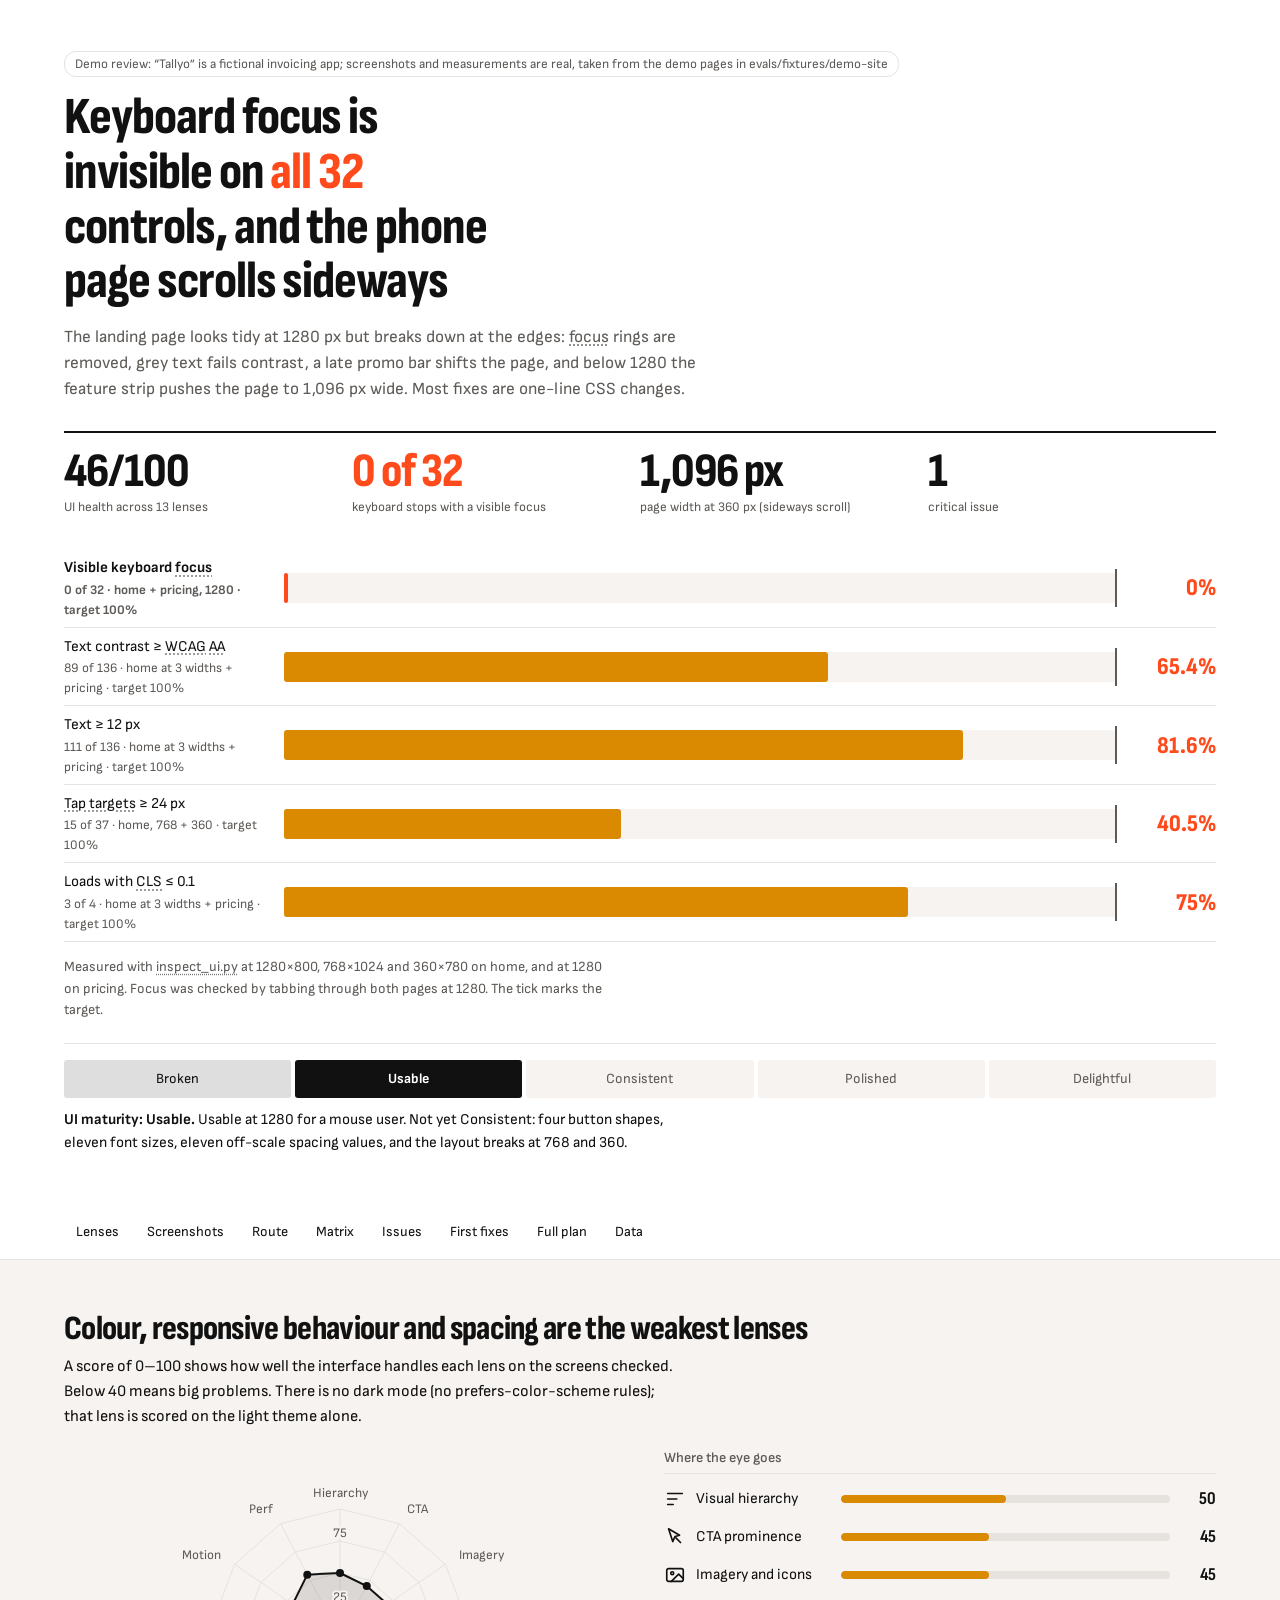
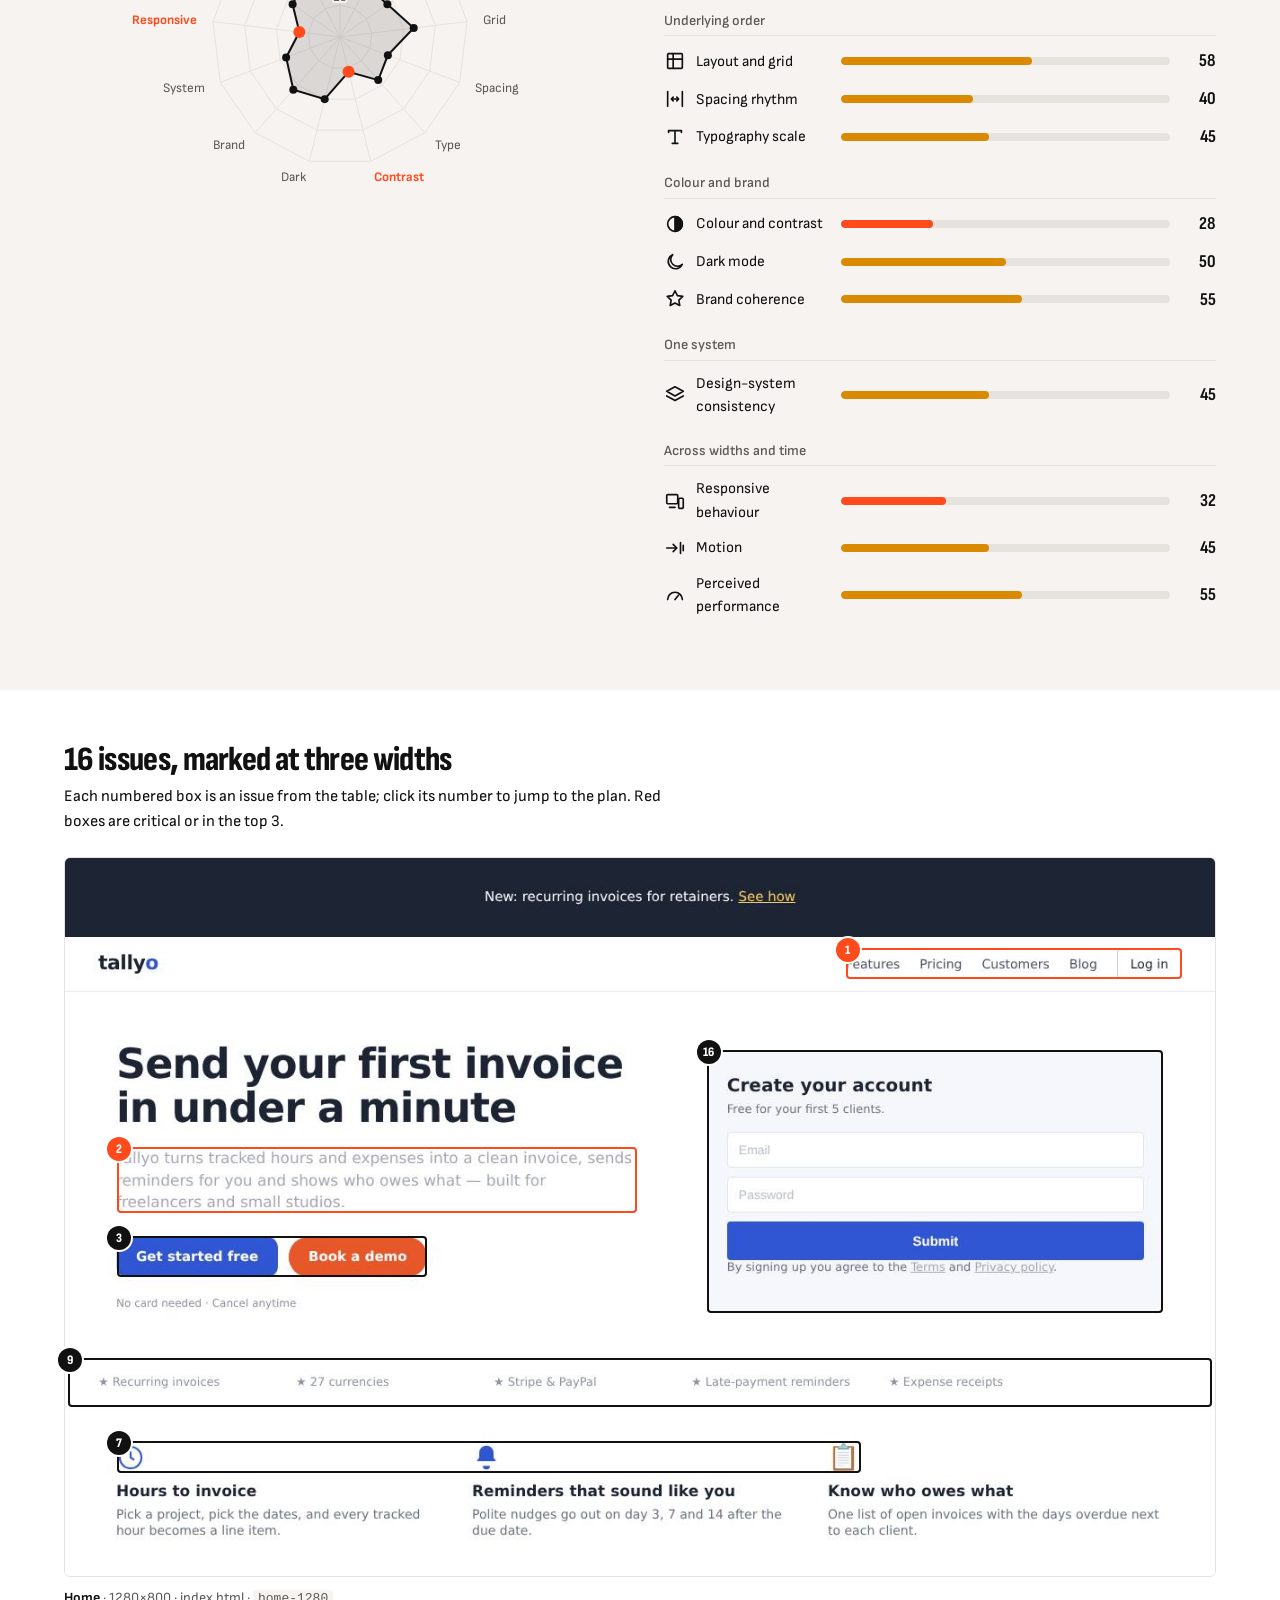
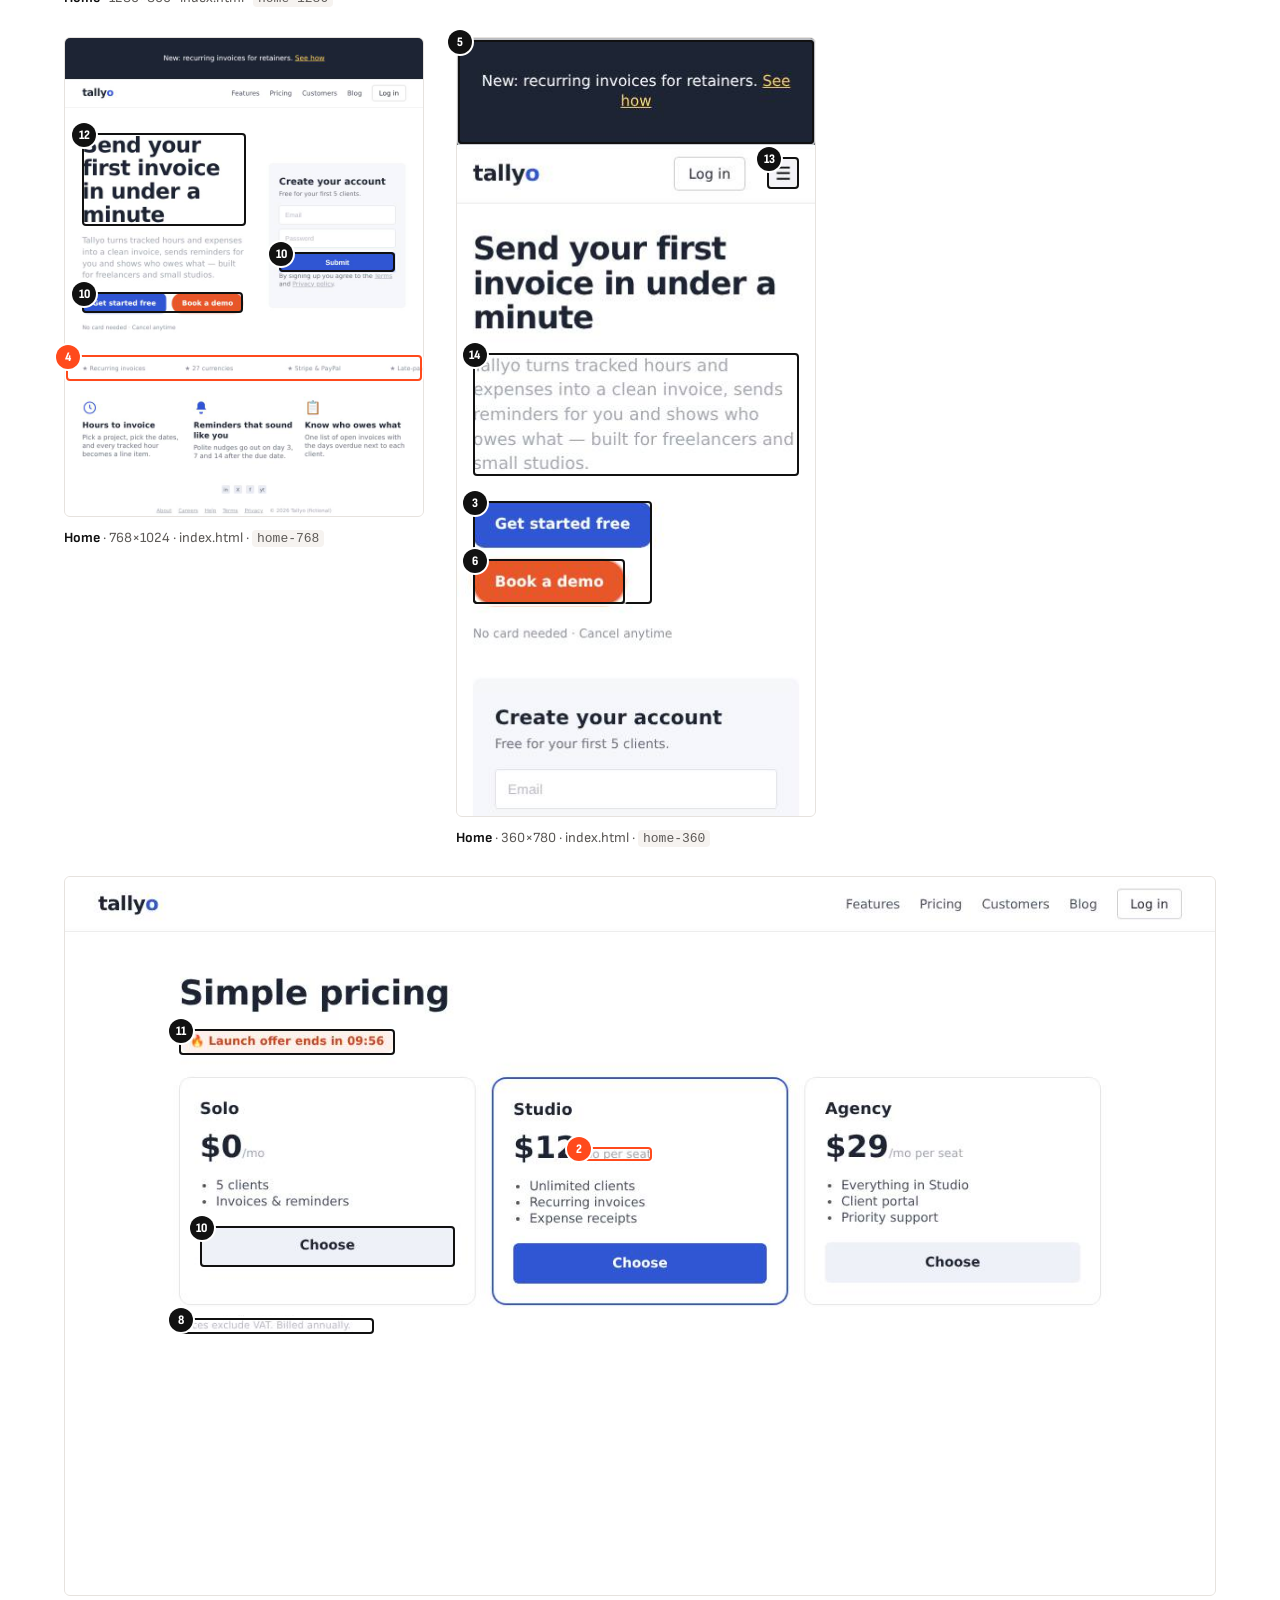
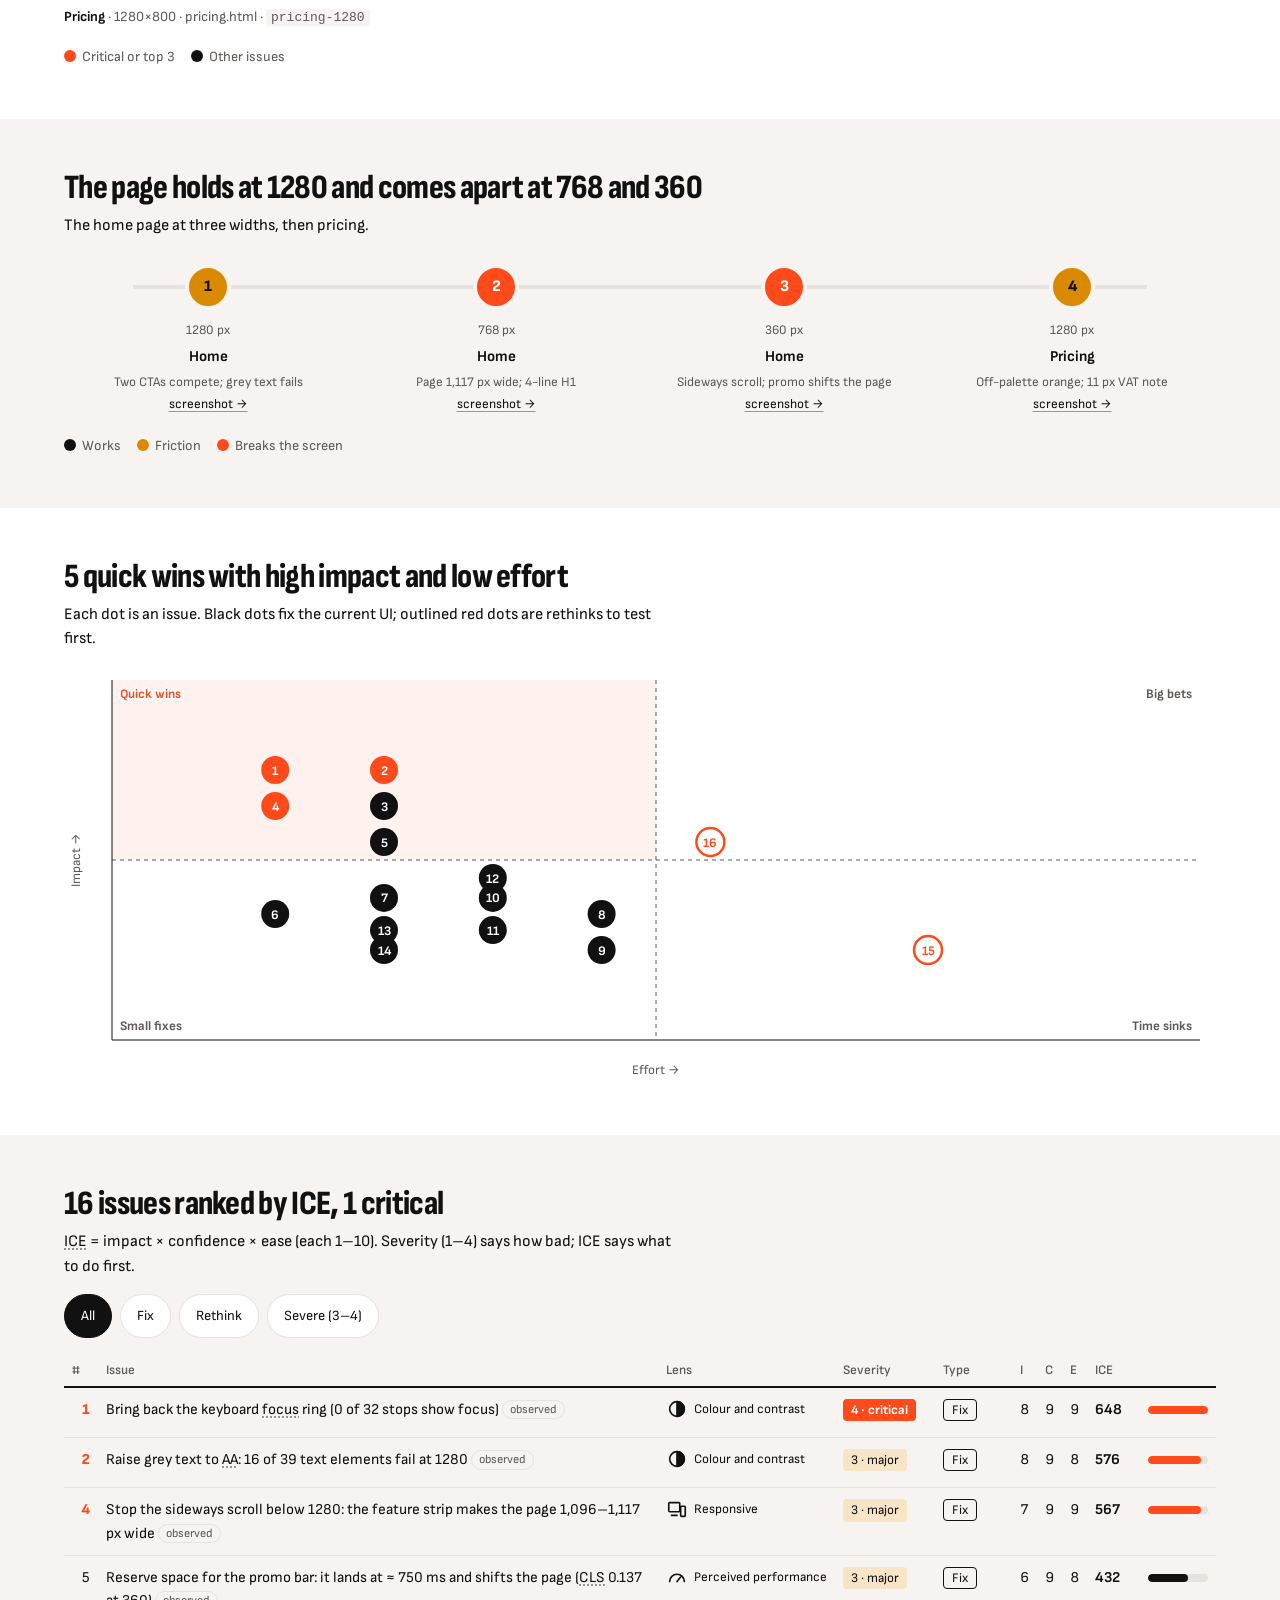
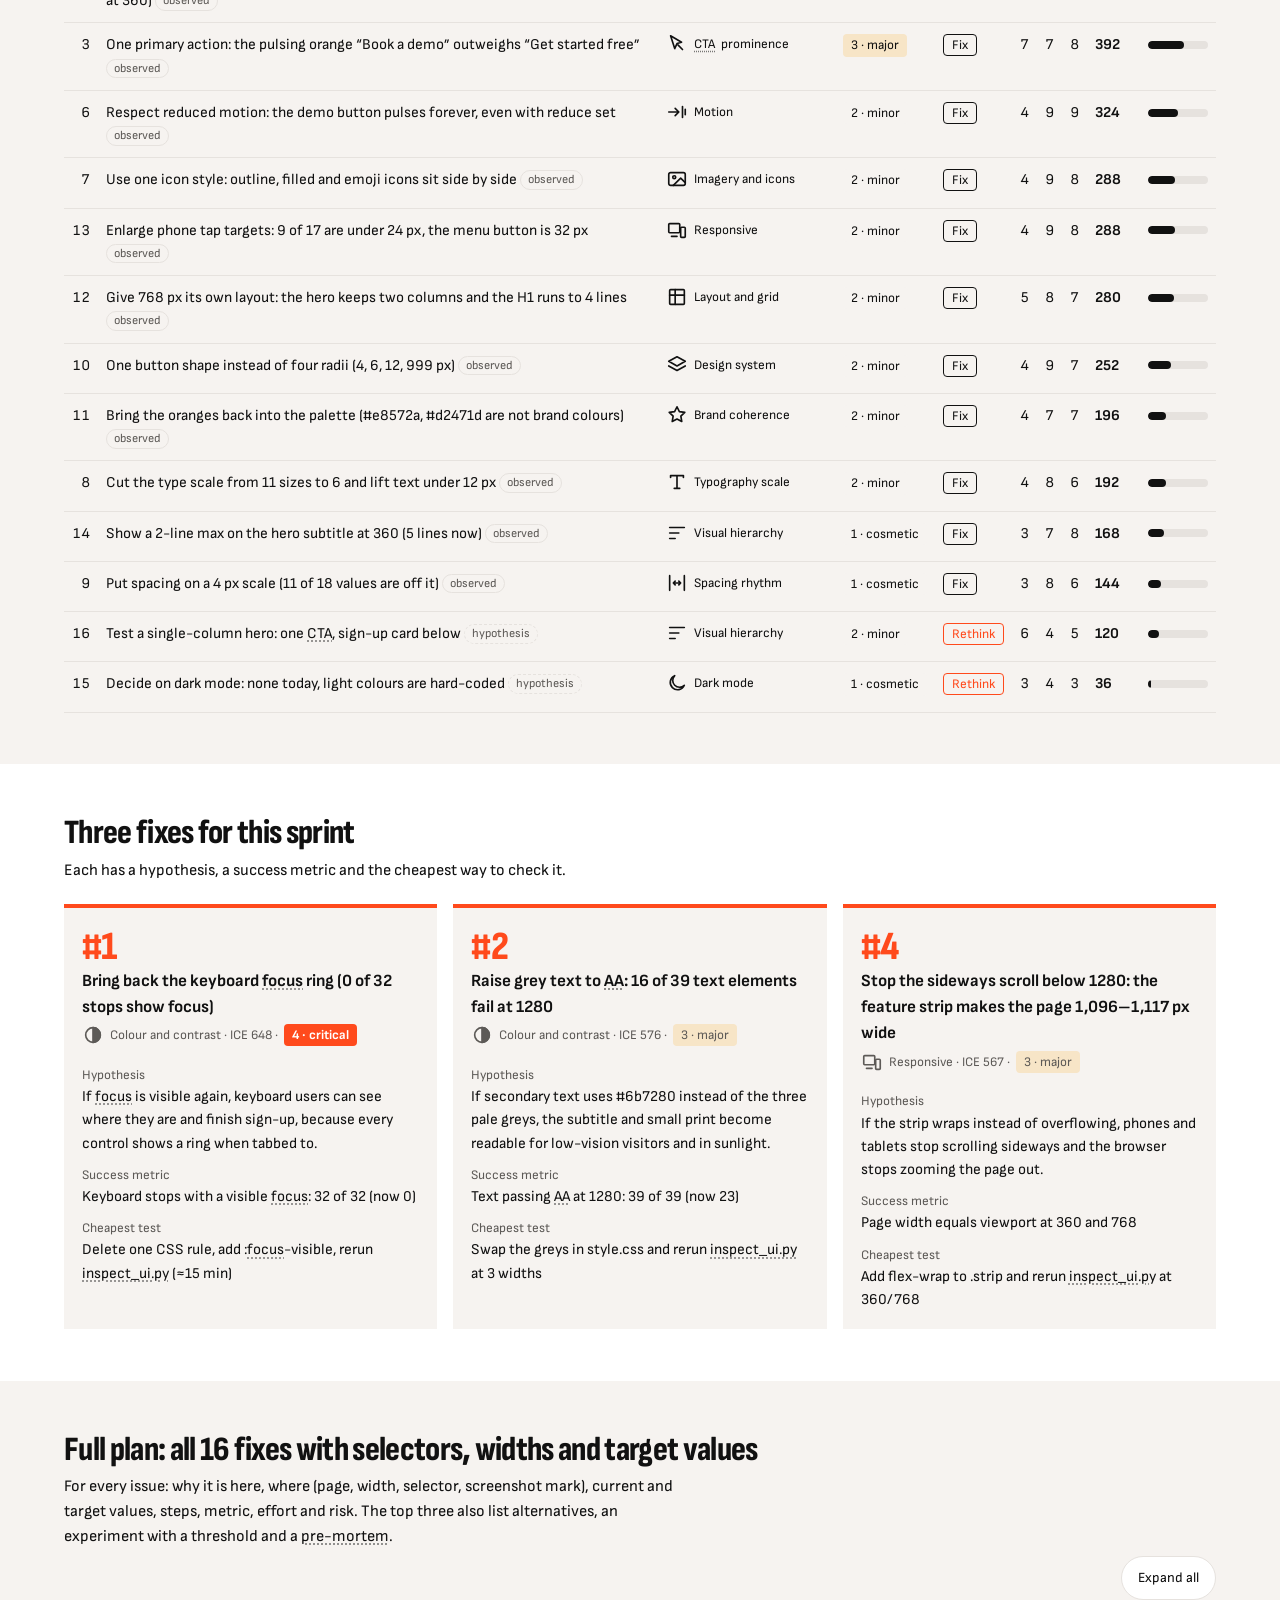
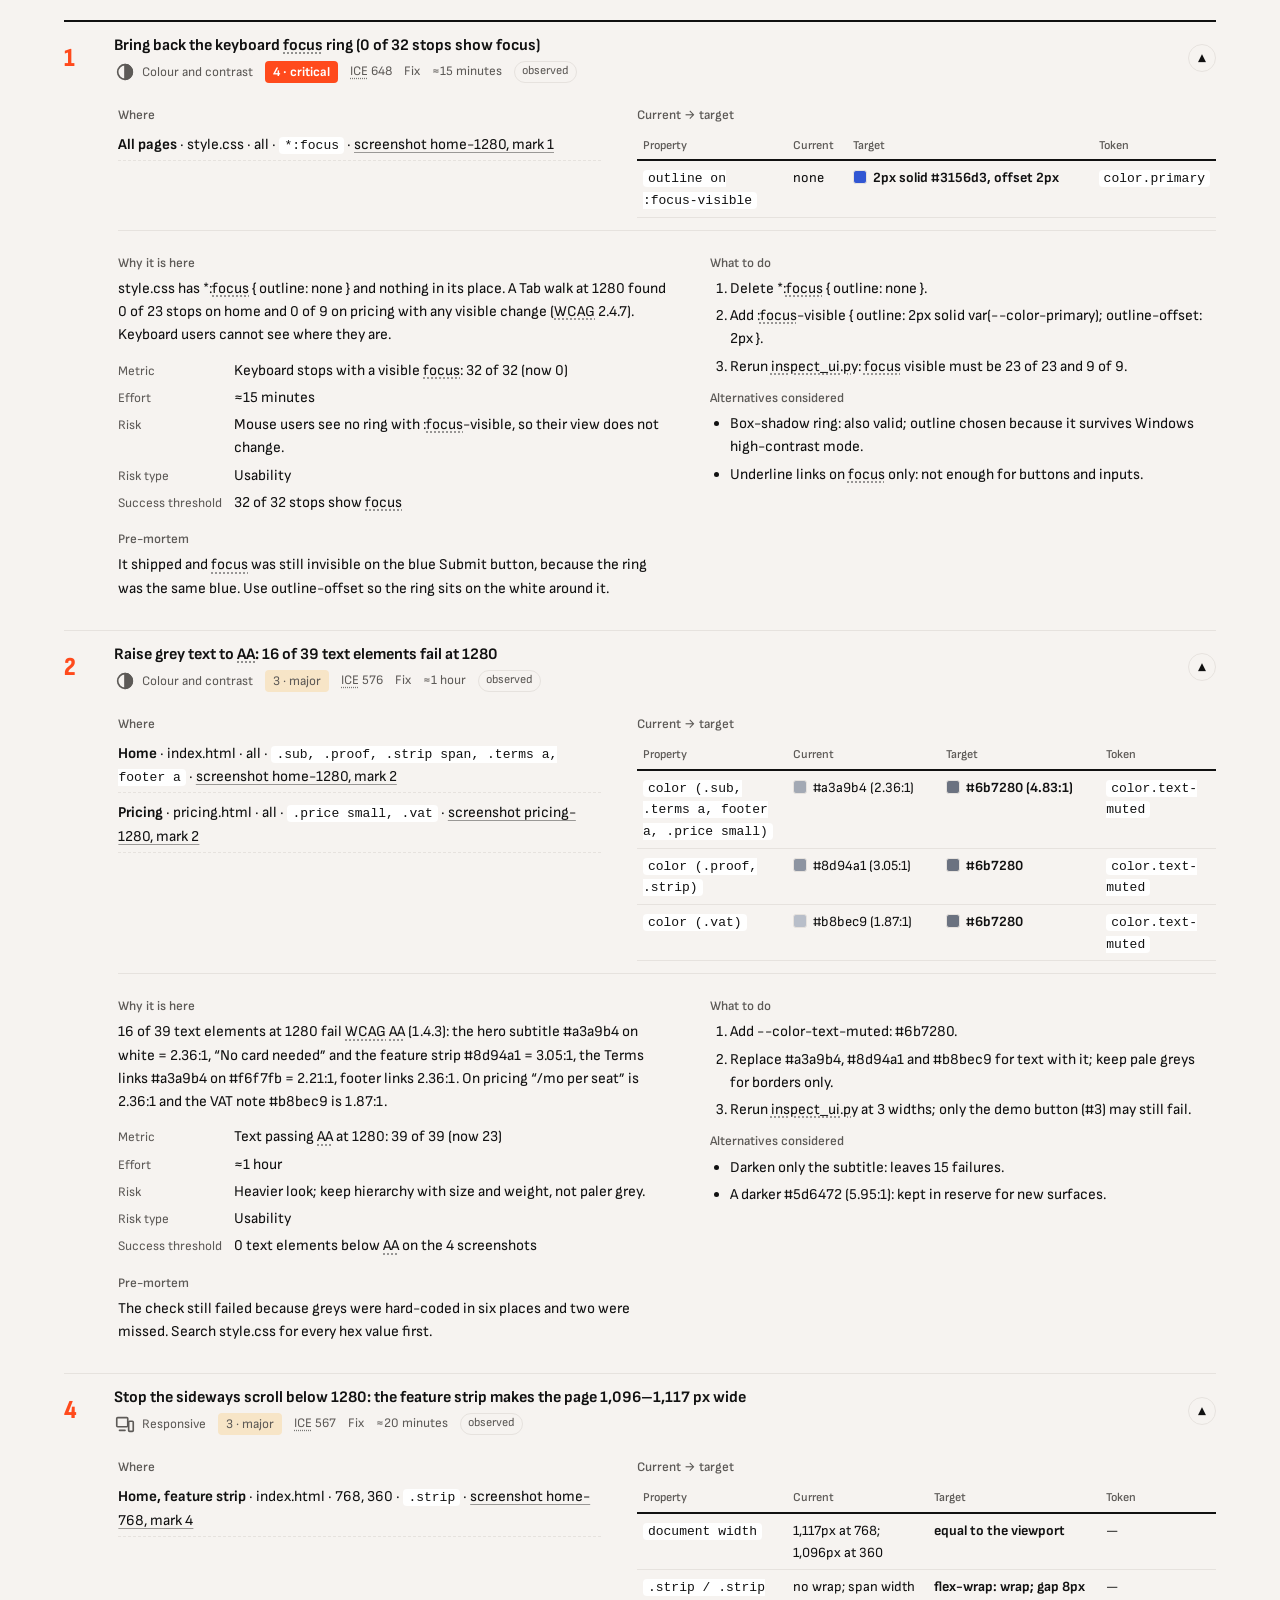
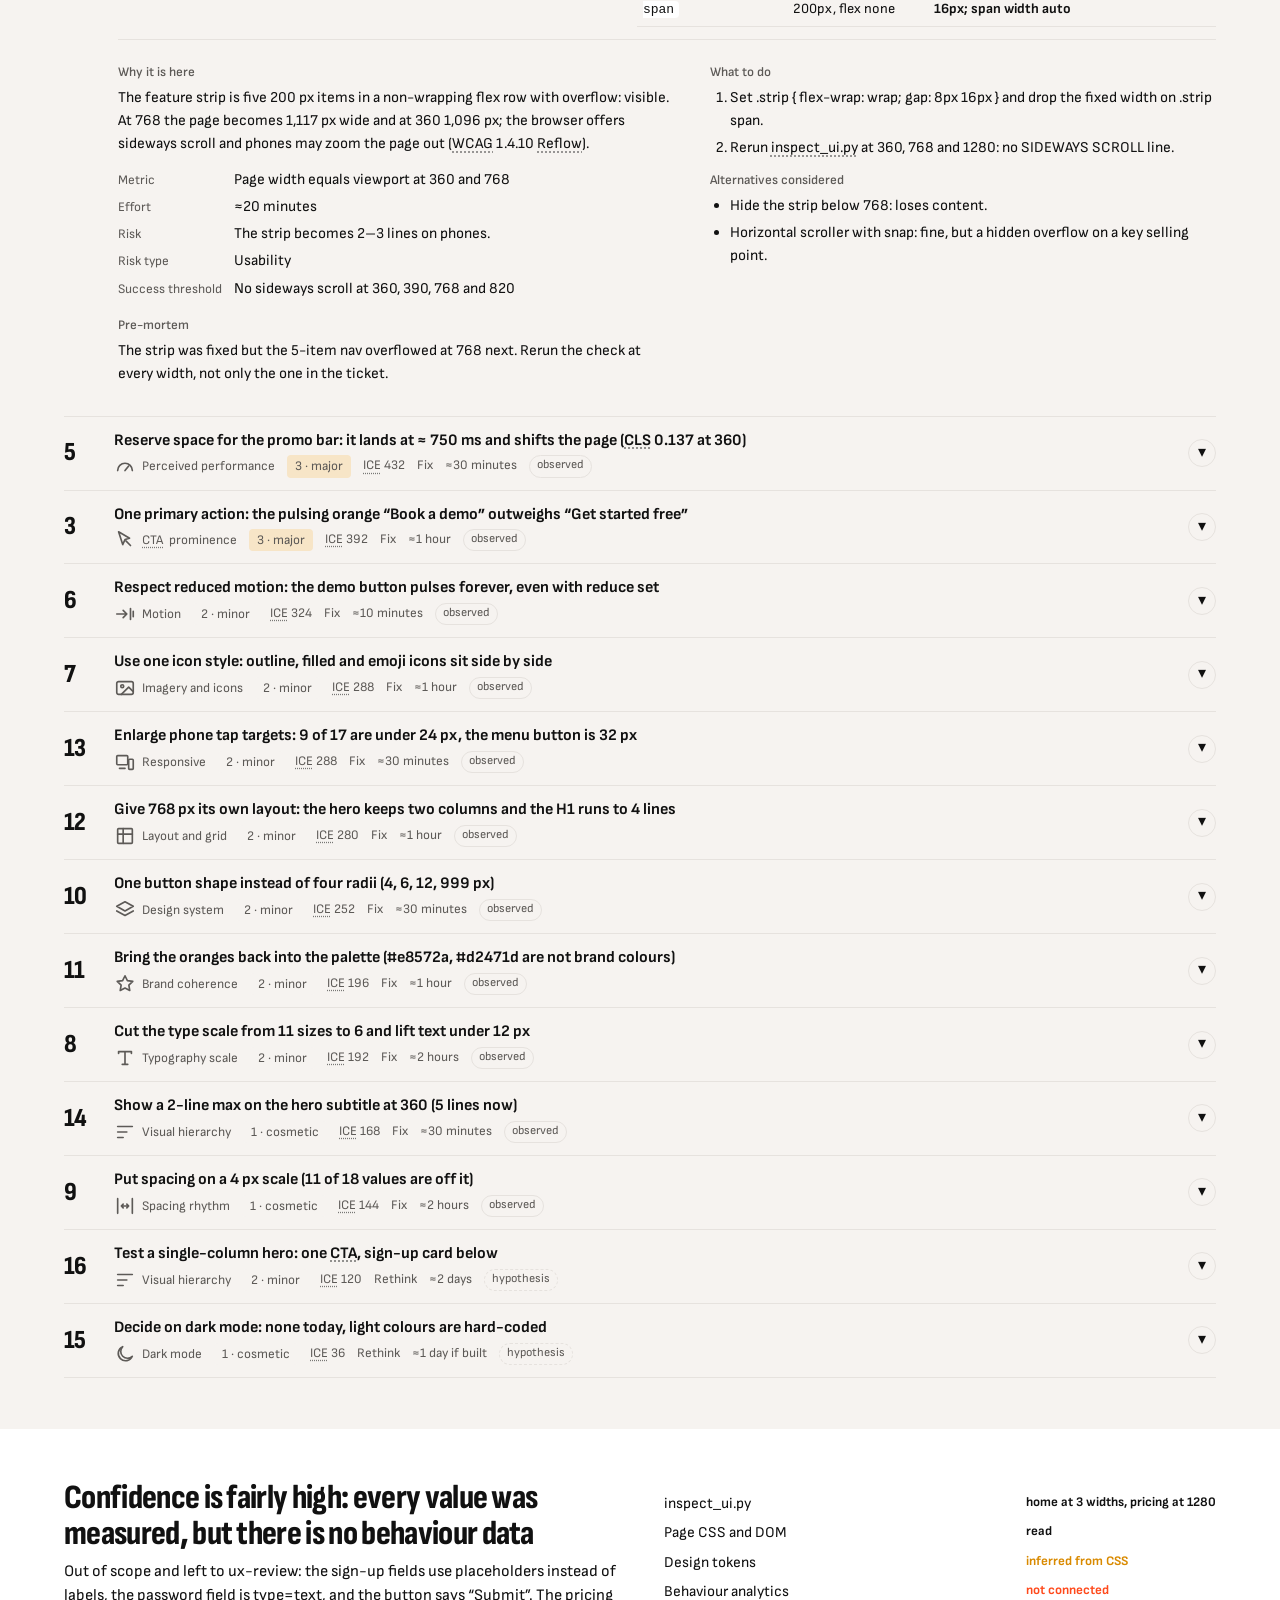
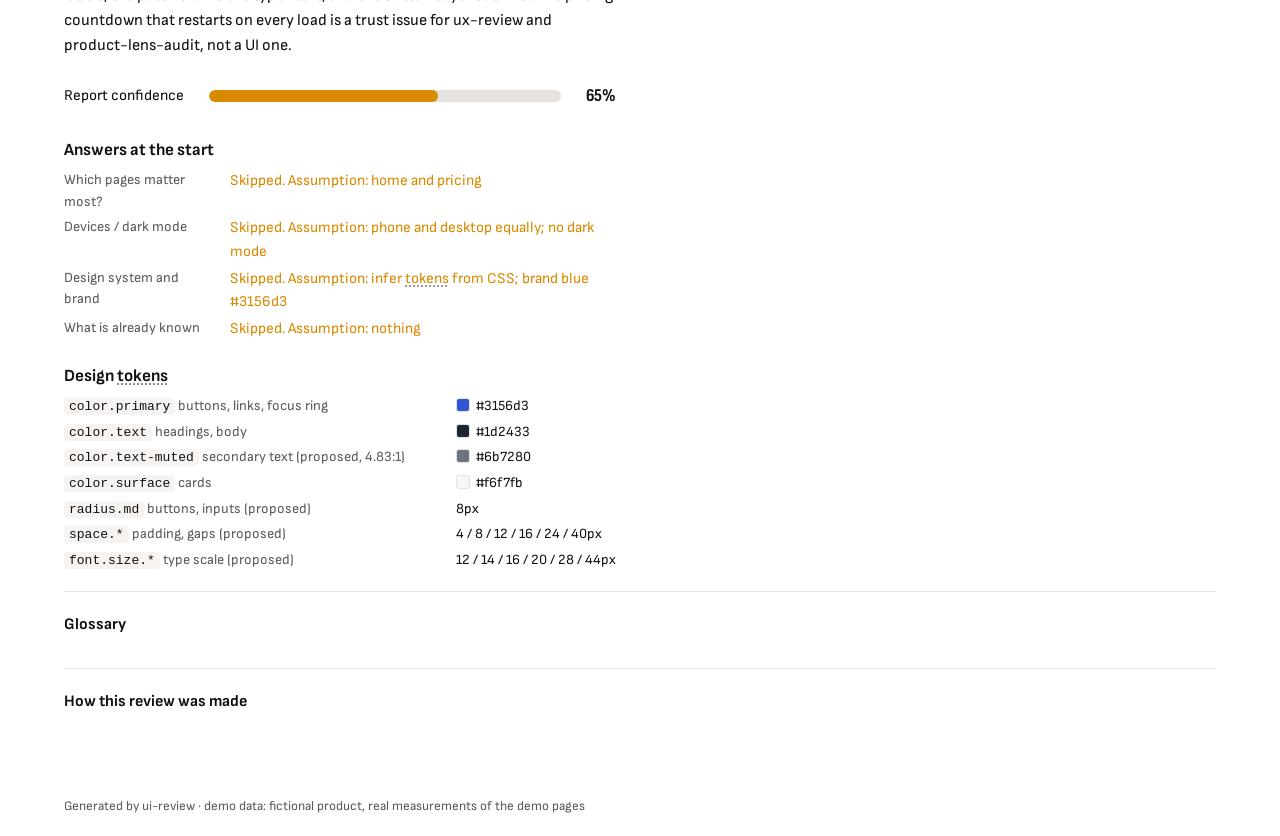
==== commit 3a4b0459: "ui-review 1.1.0: 13 UI lenses at 360/768/1280, shared probe, new demo - Scope narrowed to UI (flows " ====
--- a/plugins/ui-review/skills/ui-review/assets/report-template.html
+++ b/plugins/ui-review/skills/ui-review/assets/report-template.html
@@ -1,9 +1,9 @@
 <!DOCTYPE html>
-<html lang="uk">
+<html lang="en">
 <head>
 <meta charset="utf-8">
 <meta name="viewport" content="width=device-width, initial-scale=1">
-<title>UI-рев'ю: Tallyo (демо)</title>
+<title>UI review: Tallyo (demo)</title>
 <link rel="preconnect" href="https://fonts.googleapis.com">
 <link rel="preconnect" href="https://fonts.gstatic.com" crossorigin>
 <link href="https://fonts.googleapis.com/css2?family=Sofia+Sans+Condensed:wght@600;800&family=Sofia+Sans:wght@400;600;700&display=swap" rel="stylesheet">
@@ -168,9 +168,9 @@
 .frame img{display:block;width:100%;height:100%;object-fit:fill;border-radius:5px}
 .frame.ph{background:repeating-linear-gradient(135deg,var(--soft) 0 10px,transparent 10px 18px);display:grid;place-items:center}
 .phl{font-size:13px;color:var(--mute);background:var(--bg);padding:4px 10px;border-radius:99px;border:1px dashed var(--line)}
-.mbox{position:absolute;border:2.5px solid var(--ink);border-radius:4px;box-shadow:0 0 0 2px color-mix(in srgb,var(--bg) 70%,transparent);text-decoration:none}
+.mbox{position:absolute;pointer-events:none;border:2.5px solid var(--ink);border-radius:4px;box-shadow:0 0 0 2px color-mix(in srgb,var(--bg) 70%,transparent);text-decoration:none}
 .mbox.hot{border-color:var(--red)}
-.mbox span{position:absolute;left:-12px;top:-12px;min-width:24px;height:24px;padding:0 5px;border-radius:99px;background:var(--ink);color:var(--bg);font:800 13px/24px "Sofia Sans Condensed",sans-serif;text-align:center;box-shadow:0 0 0 2px var(--bg)}
+.mbox span{pointer-events:auto;cursor:pointer;position:absolute;left:-12px;top:-12px;min-width:24px;height:24px;padding:0 5px;border-radius:99px;background:var(--ink);color:var(--bg);font:800 13px/24px "Sofia Sans Condensed",sans-serif;text-align:center;box-shadow:0 0 0 2px var(--bg)}
 .mbox.hot span{background:var(--red);color:#fff}
 .mbox:hover,.mbox:focus-visible{outline:3px solid color-mix(in srgb,var(--red) 40%,transparent);outline-offset:2px}
 .shot figcaption{font-size:14px;color:var(--mute);margin-top:10px;overflow-wrap:anywhere}
@@ -207,17 +207,18 @@
 <body>
 <svg width="0" height="0" style="position:absolute" aria-hidden="true">
 <symbol id="i-hier" viewBox="0 0 24 24"><path d="M4 6h16M4 12h10M4 18h6"/></symbol>
+<symbol id="i-cta" viewBox="0 0 24 24"><path d="M5 3l12 7-5 1.5L9.5 17z"/><path d="M13 13l5 5"/></symbol>
+<symbol id="i-img" viewBox="0 0 24 24"><rect x="3" y="5" width="18" height="14" rx="2"/><circle cx="9" cy="10" r="1.6"/><path d="M21 16l-5-5-8 8"/></symbol>
 <symbol id="i-grid" viewBox="0 0 24 24"><rect x="4" y="4" width="16" height="16" rx="1"/><path d="M4 10h16M10 4v16"/></symbol>
+<symbol id="i-space" viewBox="0 0 24 24"><path d="M4 4v16M20 4v16M8 12h8M10 10l-2 2 2 2M14 10l2 2-2 2"/></symbol>
 <symbol id="i-type" viewBox="0 0 24 24"><path d="M5 7V5h14v2M12 5v14M9 19h6"/></symbol>
 <symbol id="i-color" viewBox="0 0 24 24"><circle cx="12" cy="12" r="8"/><path d="M12 4a8 8 0 0 1 0 16z" fill="currentColor"/></symbol>
-<symbol id="i-heur" viewBox="0 0 24 24"><path d="M9 18h6M10 21h4M12 3a6 6 0 0 0-3.5 10.9V16h7v-2.1A6 6 0 0 0 12 3z"/></symbol>
-<symbol id="i-nav" viewBox="0 0 24 24"><circle cx="12" cy="12" r="9"/><path d="M15.5 8.5l-2 5-5 2 2-5z"/></symbol>
-<symbol id="i-form" viewBox="0 0 24 24"><rect x="3" y="7" width="18" height="10" rx="2"/><path d="M7 10v4"/></symbol>
-<symbol id="i-state" viewBox="0 0 24 24"><circle cx="12" cy="12" r="9"/><path d="M8 12.5l2.5 2.5 5-5"/></symbol>
-<symbol id="i-a11y" viewBox="0 0 24 24"><circle cx="12" cy="5" r="1.6"/><path d="M5 8.5l7 1.5 7-1.5M12 10v4l-3 6M12 14l3 6"/></symbol>
+<symbol id="i-dark" viewBox="0 0 24 24"><path d="M20 14.5A8 8 0 1 1 9.5 4a6.5 6.5 0 0 0 10.5 10.5z"/></symbol>
+<symbol id="i-brand" viewBox="0 0 24 24"><path d="M12 3l2.6 5.3 5.9.9-4.3 4.1 1 5.8L12 16.4 6.8 19.1l1-5.8L3.5 9.2l5.9-.9z"/></symbol>
+<symbol id="i-sys" viewBox="0 0 24 24"><path d="M12 3l9 5-9 5-9-5z"/><path d="M3 13l9 5 9-5"/></symbol>
 <symbol id="i-resp" viewBox="0 0 24 24"><rect x="3" y="5" width="12" height="10" rx="1"/><path d="M6 19h6"/><rect x="16" y="9" width="5" height="11" rx="1"/></symbol>
-<symbol id="i-copy" viewBox="0 0 24 24"><path d="M4 5h16v11H9l-5 4z"/><path d="M8 9h8M8 12h5"/></symbol>
-<symbol id="i-sys" viewBox="0 0 24 24"><path d="M12 3l9 5-9 5-9-5z"/><path d="M3 13l9 5 9-5"/></symbol>
+<symbol id="i-motion" viewBox="0 0 24 24"><path d="M3 12h11M10 8l4 4-4 4"/><path d="M18 6v12M21 9v6"/></symbol>
+<symbol id="i-perf" viewBox="0 0 24 24"><path d="M4 17a8 8 0 1 1 16 0"/><path d="M12 17l4-5"/></symbol>
 </svg>
 
 <header class="band"><div class="wrap">
@@ -309,367 +310,377 @@
 
 <script type="application/json" id="audit">
 {
- "lang": "uk",
- "title": "UI-рев'ю: Tallyo (демо)",
+ "lang": "en",
+ "title": "UI review: Tallyo (demo)",
  "text": {
-  "label": "Демо-рев'ю: «Tallyo» — вигаданий застосунок для рахунків; скріншоти й виміри справжні, зняті з демо-сторінки",
-  "headline": "Жодне поле реєстрації не має підпису, а пароль видно [[відкритим текстом]]",
-  "lead": "Сторінка виглядає охайно, але єдина важлива задача — реєстрація — не працює для користувачів скрінрідерів і клавіатури та показує пароль на екрані. Спершу виправити форму й невидимий фокус; контраст і телефон — дешеві виправлення, вони йдуть далі.",
-  "checksNote": "Виміряно inspect_ui.py на 3 скріншотах: головна на desktop 1280×800 і phone 390×844, ціни на desktop. Риска позначає ціль. Фокус клавіатури перевірено проходом Tab по обох сторінках на desktop.",
-  "lensesH": "Найслабші лінзи — доступність, форми й адаптивність",
-  "lensesP": "Оцінка 0–100 показує, наскільки добре інтерфейс справляється з кожною лінзою. Нижче 40 — великі проблеми на перевірених екранах.",
-  "shotsH": "14 проблем, позначених там, де вони є",
-  "shotsP": "Кожна пронумерована рамка — проблема з таблиці; клікніть, щоб перейти до її плану. Червоні рамки — критичні або з топ-3.",
-  "screensH": "Шлях реєстрації ламається на формі, а не на лендингу",
-  "screensP": "Головна задача від першого візиту до акаунта, як її перевірено на desktop і телефоні.",
-  "matrixH": "{qw} швидких перемог із високим впливом і малими зусиллями",
-  "matrixP": "Кожна точка — проблема з таблиці нижче. Чорні — виправлення поточного UI; червоні з обводкою — переосмислення, яке треба перевірити тестом.",
-  "opsH": "{n} проблем за ICE, з них {crit} критичні",
-  "opsP": "ICE = вплив × впевненість × легкість (кожне 1–10). Серйозність (1–4) каже, наскільки погано; ICE — що робити першим. Перші три виділено.",
-  "nextH": "Три виправлення на цей спринт",
-  "nextP": "У кожного є гіпотеза, метрика успіху й найдешевший спосіб перевірки.",
-  "planH": "Повний план: усі {n} виправлень із селекторами й цільовими значеннями",
-  "planP": "Для кожної проблеми: чому вона тут, де вона (сторінка, в'юпорт, селектор, скріншот), поточні й цільові значення, кроки, метрика, зусилля й ризик. Для перших трьох — ще альтернативи, експеримент із порогом і pre-mortem.",
-  "dataH": "Впевненість досить висока: виміри прямі, але поведінкових даних немає",
-  "dataP": "Усі значення взято з самої сторінки. Без аналітики й записів сесій вплив на реєстрації оцінено, а проблема станів (#9) лишається гіпотезою.",
+  "label": "Demo review: “Tallyo” is a fictional invoicing app; screenshots and measurements are real, taken from the demo pages in evals/fixtures/demo-site",
+  "headline": "Keyboard focus is invisible on [[all 32]] controls, and the phone page scrolls sideways",
+  "lead": "The landing page looks tidy at 1280 px but breaks down at the edges: focus rings are removed, grey text fails contrast, a late promo bar shifts the page, and below 1280 the feature strip pushes the page to 1,096 px wide. Most fixes are one-line CSS changes.",
+  "checksNote": "Measured with inspect_ui.py at 1280×800, 768×1024 and 360×780 on home, and at 1280 on pricing. Focus was checked by tabbing through both pages at 1280. The tick marks the target.",
+  "lensesH": "Colour, responsive behaviour and spacing are the weakest lenses",
+  "lensesP": "A score of 0–100 shows how well the interface handles each lens on the screens checked. Below 40 means big problems. There is no dark mode (no prefers-color-scheme rules); that lens is scored on the light theme alone.",
+  "shotsH": "16 issues, marked at three widths",
+  "shotsP": "Each numbered box is an issue from the table; click its number to jump to the plan. Red boxes are critical or in the top 3.",
+  "screensH": "The page holds at 1280 and comes apart at 768 and 360",
+  "screensP": "The home page at three widths, then pricing.",
+  "matrixH": "{qw} quick wins with high impact and low effort",
+  "matrixP": "Each dot is an issue. Black dots fix the current UI; outlined red dots are rethinks to test first.",
+  "opsH": "{n} issues ranked by ICE, {crit} critical",
+  "opsP": "ICE = impact × confidence × ease (each 1–10). Severity (1–4) says how bad; ICE says what to do first.",
+  "nextH": "Three fixes for this sprint",
+  "nextP": "Each has a hypothesis, a success metric and the cheapest way to check it.",
+  "planH": "Full plan: all {n} fixes with selectors, widths and target values",
+  "planP": "For every issue: why it is here, where (page, width, selector, screenshot mark), current and target values, steps, metric, effort and risk. The top three also list alternatives, an experiment with a threshold and a pre-mortem.",
+  "dataH": "Confidence is fairly high: every value was measured, but there is no behaviour data",
+  "dataP": "Out of scope and left to ux-review: the sign-up fields use placeholders instead of labels, the password field is type=text, and the button says “Submit”. The pricing countdown that restarts on every load is a trust issue for ux-review and product-lens-audit, not a UI one.",
   "how": [
-   "Перевірено доступні джерела й поставлено 4 питання, кожне можна було пропустити (2 пропущено, припущення записано).",
-   "Відкрито головну й сторінку цін на desktop і телефоні; inspect_ui.py зняв скріншоти, рамки елементів, обчислені стилі й автоматичні перевірки; обидві сторінки пройдено клавішею Tab.",
-   "Пройдено всі 12 лінз; кожна знахідка позначена як «спостережено» або «гіпотеза» і, де можна, посилається на критерій WCAG чи евристику.",
-   "Оцінено серйозність і ICE, для топ-3 порівняно альтернативи, задано пороги й зроблено pre-mortem; потім той самий аудит записано як hands-off файл для AI-агента."
+   "Checked sources: a shell with Playwright that reaches the pages; questions skipped, assumptions noted.",
+   "Ran inspect_ui.py on home at 1280, 768 and 360 and on pricing at 1280: screenshots, element boxes, computed styles, contrast, scale, tap targets, dark-mode and reduced-motion emulation, CLS, and a Tab walk for focus.",
+   "Went through the 13 UI lenses; every finding is labelled observed or hypothesis and cites a WCAG criterion where one applies.",
+   "Scored severity and ICE, compared alternatives for the top three, ran a pre-mortem, built both outputs, render-checked the report and traced every number back to the inspect output."
   ],
-  "footer": "демо-дані: вигаданий продукт, справжні виміри демо-сторінки"
+  "footer": "demo data: fictional product, real measurements of the demo pages"
  },
  "kpis": [
   {
    "v": "{health}/100",
-   "l": "Здоров'я UI за 12 лінзами"
-  },
-  {
-   "v": "0 з 31",
-   "l": "кроків клавіатури з видимим фокусом",
+   "l": "UI health across 13 lenses"
+  },
+  {
+   "v": "0 of 32",
+   "l": "keyboard stops with a visible focus",
    "hot": true,
-   "src": "inspect_ui.py (автоматичні перевірки)"
-  },
-  {
-   "v": "37",
-   "l": "текстових елементів нижче контрасту WCAG AA",
-   "src": "inspect_ui.py (автоматичні перевірки)"
+   "src": "inspect_ui.py"
+  },
+  {
+   "v": "1,096 px",
+   "l": "page width at 360 px (sideways scroll)",
+   "src": "inspect_ui.py"
   },
   {
    "v": "{crit}",
-   "l": "критичні проблеми"
+   "l": "critical issue"
   }
  ],
  "checks": [
   {
-   "l": "Поля форми з підписом",
+   "l": "Visible keyboard focus",
    "v": 0,
-   "b": 2,
+   "b": 32,
    "t": 100,
-   "sub": "реєстрація, обидва в'юпорти",
-   "src": "inspect_ui.py (автоматичні перевірки)",
+   "sub": "home + pricing, 1280",
+   "src": "inspect_ui.py",
    "hot": true
   },
   {
-   "l": "Видимий фокус клавіатури",
-   "v": 0,
-   "b": 31,
+   "l": "Text contrast ≥ WCAG AA",
+   "v": 89,
+   "b": 136,
    "t": 100,
-   "sub": "головна + ціни, desktop",
-   "src": "inspect_ui.py (автоматичні перевірки)",
-   "hot": true
-  },
-  {
-   "l": "Контраст тексту ≥ WCAG AA",
-   "v": 60,
-   "b": 97,
+   "sub": "home at 3 widths + pricing",
+   "src": "inspect_ui.py"
+  },
+  {
+   "l": "Text ≥ 12 px",
+   "v": 111,
+   "b": 136,
    "t": 100,
-   "sub": "3 скріншоти",
-   "src": "inspect_ui.py (автоматичні перевірки)"
-  },
-  {
-   "l": "Зони дотику ≥ 24 px",
-   "v": 8,
-   "b": 17,
+   "sub": "home at 3 widths + pricing",
+   "src": "inspect_ui.py"
+  },
+  {
+   "l": "Tap targets ≥ 24 px",
+   "v": 15,
+   "b": 37,
    "t": 100,
-   "sub": "головна, телефон",
-   "src": "inspect_ui.py (автоматичні перевірки)"
-  },
-  {
-   "l": "Зони дотику ≥ 44 px",
-   "v": 2,
-   "b": 17,
-   "t": 90,
-   "sub": "головна, телефон",
-   "src": "inspect_ui.py (автоматичні перевірки)"
-  },
-  {
-   "l": "Текст ≥ 12 px",
-   "v": 80,
-   "b": 97,
+   "sub": "home, 768 + 360",
+   "src": "inspect_ui.py"
+  },
+  {
+   "l": "Loads with CLS ≤ 0.1",
+   "v": 3,
+   "b": 4,
    "t": 100,
-   "sub": "3 скріншоти",
-   "src": "inspect_ui.py (автоматичні перевірки)"
+   "sub": "home at 3 widths + pricing",
+   "src": "inspect_ui.py"
   }
  ],
  "maturity": {
   "cur": 1,
-  "note": "На перший погляд сторінки цілісні, тож для користувача з мишею й добрим зором UI «Придатний». «Цілісним» він стане, коли форма й базова клавіатурна доступність працюватимуть для всіх, а чотири форми кнопок стануть однією."
+  "note": "Usable at 1280 for a mouse user. Not yet Consistent: four button shapes, eleven font sizes, eleven off-scale spacing values, and the layout breaks at 768 and 360."
  },
  "lenses": [
   {
-   "k": "Ієрархія",
-   "n": "Візуальна ієрархія",
+   "k": "Hierarchy",
+   "n": "Visual hierarchy",
    "i": "hier",
    "g": "look",
-   "s": 52
-  },
-  {
-   "k": "Сітка",
-   "n": "Сітка й відступи",
+   "s": 50
+  },
+  {
+   "k": "CTA",
+   "n": "CTA prominence",
+   "i": "cta",
+   "g": "look",
+   "s": 45
+  },
+  {
+   "k": "Imagery",
+   "n": "Imagery and icons",
+   "i": "img",
+   "g": "look",
+   "s": 45
+  },
+  {
+   "k": "Grid",
+   "n": "Layout and grid",
    "i": "grid",
-   "g": "look",
+   "g": "structure",
    "s": 58
   },
   {
-   "k": "Типографіка",
+   "k": "Spacing",
+   "n": "Spacing rhythm",
+   "i": "space",
+   "g": "structure",
+   "s": 40
+  },
+  {
+   "k": "Type",
+   "n": "Typography scale",
    "i": "type",
-   "g": "look",
+   "g": "structure",
+   "s": 45
+  },
+  {
+   "k": "Contrast",
+   "n": "Colour and contrast",
+   "i": "color",
+   "g": "colour",
+   "s": 28
+  },
+  {
+   "k": "Dark",
+   "n": "Dark mode",
+   "i": "dark",
+   "g": "colour",
+   "s": 50
+  },
+  {
+   "k": "Brand",
+   "n": "Brand coherence",
+   "i": "brand",
+   "g": "colour",
    "s": 55
   },
   {
-   "k": "Колір",
-   "n": "Колір і контраст",
-   "i": "color",
-   "g": "look",
-   "s": 38
-  },
-  {
-   "k": "Евристики",
-   "n": "Евристики юзабіліті",
-   "i": "heur",
-   "g": "use",
-   "s": 50
-  },
-  {
-   "k": "Навігація",
-   "i": "nav",
-   "g": "use",
-   "s": 62
-  },
-  {
-   "k": "Форми",
-   "i": "form",
-   "g": "use",
-   "s": 18
-  },
-  {
-   "k": "Стани",
-   "n": "Стани й зворотний зв'язок",
-   "i": "state",
-   "g": "use",
-   "s": 35
-  },
-  {
-   "k": "A11y",
-   "n": "Доступність",
-   "i": "a11y",
-   "g": "reach",
-   "s": 15
-  },
-  {
-   "k": "Адаптив",
-   "n": "Адаптивність і дотик",
-   "i": "resp",
-   "g": "reach",
-   "s": 30
-  },
-  {
-   "k": "Тексти",
-   "n": "Мікрокопі й довіра",
-   "i": "copy",
-   "g": "words",
-   "s": 45
-  },
-  {
-   "k": "Система",
-   "n": "Цілісність дизайн-системи",
+   "k": "System",
+   "n": "Design-system consistency",
    "i": "sys",
    "g": "system",
-   "s": 42
+   "s": 45
+  },
+  {
+   "k": "Responsive",
+   "n": "Responsive behaviour",
+   "i": "resp",
+   "g": "behave",
+   "s": 32
+  },
+  {
+   "k": "Motion",
+   "i": "motion",
+   "g": "behave",
+   "s": 45
+  },
+  {
+   "k": "Perf",
+   "n": "Perceived performance",
+   "i": "perf",
+   "g": "behave",
+   "s": 55
   }
  ],
  "screens": [
   {
-   "t": "Лендинг, верх",
-   "w": "desktop 1280×800",
+   "t": "Home",
+   "w": "1280 px",
    "st": "warn",
-   "p": "Дві однаково вагомі CTA плюс форма",
-   "shot": "home-desktop"
-  },
-  {
-   "t": "Лендинг, верх",
-   "w": "phone 390×844",
+   "p": "Two CTAs compete; grey text fails",
+   "shot": "home-1280"
+  },
+  {
+   "t": "Home",
+   "w": "768 px",
+   "st": "bad",
+   "p": "Page 1,117 px wide; 4-line H1",
+   "shot": "home-768"
+  },
+  {
+   "t": "Home",
+   "w": "360 px",
+   "st": "bad",
+   "p": "Sideways scroll; promo shifts the page",
+   "shot": "home-360"
+  },
+  {
+   "t": "Pricing",
+   "w": "1280 px",
    "st": "warn",
-   "p": "Сторінка прокручується вбік (1 096 px)",
-   "shot": "home-phone"
-  },
-  {
-   "t": "Форма реєстрації",
-   "w": "обидва",
-   "st": "bad",
-   "p": "Немає підписів; пароль видно текстом",
-   "shot": "home-desktop"
-  },
-  {
-   "t": "Надіслати",
-   "w": "обидва",
-   "st": "bad",
-   "p": "Невидимий фокус; реакції не видно",
-   "shot": "home-phone"
-  },
-  {
-   "t": "Ціни",
-   "w": "desktop 1280×800",
-   "st": "warn",
-   "p": "Відлік скидається при кожному завантаженні",
-   "shot": "pricing-desktop"
-  },
-  {
-   "t": "Вибір тарифу",
-   "w": "desktop 1280×800",
-   "st": "ok",
-   "p": "Популярний тариф добре виділено",
-   "shot": "pricing-desktop"
+   "p": "Off-palette orange; 11 px VAT note",
+   "shot": "pricing-1280"
   }
  ],
  "shots": [
   {
-   "id": "home-desktop",
-   "src": "demo/home-desktop.jpg",
-   "cap": "Головна",
+   "id": "home-1280",
+   "src": "demo/home-1280.jpg",
+   "cap": "Home",
    "url": "index.html",
-   "vp": "desktop 1280×800",
+   "vp": "1280×800",
    "w": 1280,
    "h": 800,
    "marks": [
     {
-     "n": 1,
-     "x": 57.6,
-     "y": 27.2,
-     "w": 36.3,
-     "h": 11.3
-    },
-    {
      "n": 2,
      "x": 4.5,
-     "y": 29.3,
+     "y": 40.3,
      "w": 45.2,
      "h": 9.2
     },
     {
      "n": 3,
      "x": 4.5,
-     "y": 41.8,
+     "y": 52.7,
      "w": 27,
      "h": 5.7
     },
     {
+     "n": 1,
+     "x": 67.9,
+     "y": 12.6,
+     "w": 29.2,
+     "h": 4.3
+    },
+    {
+     "n": 7,
+     "x": 4.5,
+     "y": 81.2,
+     "w": 64.7,
+     "h": 4.5
+    },
+    {
+     "n": 9,
+     "x": 0.3,
+     "y": 69.6,
+     "w": 99.4,
+     "h": 6.9
+    },
+    {
+     "n": 16,
+     "x": 55.8,
+     "y": 26.8,
+     "w": 39.7,
+     "h": 36.6
+    }
+   ]
+  },
+  {
+   "id": "home-768",
+   "src": "demo/home-768.jpg",
+   "cap": "Home",
+   "url": "index.html",
+   "vp": "768×1024",
+   "w": 768,
+   "h": 1024,
+   "marks": [
+    {
+     "n": 4,
+     "x": 0.3,
+     "y": 66.5,
+     "w": 99.4,
+     "h": 5.4
+    },
+    {
+     "n": 12,
+     "x": 4.8,
+     "y": 20,
+     "w": 45.9,
+     "h": 19.4
+    },
+    {
+     "n": 10,
+     "x": 4.8,
+     "y": 53.3,
+     "w": 45,
+     "h": 4.4
+    },
+    {
+     "n": 10,
+     "x": 59.8,
+     "y": 44.8,
+     "w": 32.5,
+     "h": 4.2
+    }
+   ]
+  },
+  {
+   "id": "home-360",
+   "src": "demo/home-360.jpg",
+   "cap": "Home",
+   "url": "index.html",
+   "vp": "360×780",
+   "w": 360,
+   "h": 780,
+   "marks": [
+    {
      "n": 5,
-     "x": 91.5,
-     "y": 1.6,
-     "w": 5.6,
-     "h": 4.3
+     "x": 0.3,
+     "y": 0.3,
+     "w": 99.4,
+     "h": 13.4
+    },
+    {
+     "n": 3,
+     "x": 4.4,
+     "y": 59.6,
+     "w": 50,
+     "h": 13.2
+    },
+    {
+     "n": 13,
+     "x": 86.7,
+     "y": 15.4,
+     "w": 8.9,
+     "h": 4.1
     },
     {
      "n": 6,
-     "x": 34.5,
-     "y": 84.5,
-     "w": 31,
-     "h": 9.5,
-     "note": "іконки соцмереж 18×18, посилання футера 14 px заввишки"
-    },
-    {
-     "n": 8,
-     "x": 57.6,
-     "y": 39.7,
-     "w": 36.3,
-     "h": 5.4
-    },
-    {
-     "n": 11,
-     "x": 0.5,
-     "y": 58.7,
-     "w": 99,
-     "h": 6.9
+     "x": 4.4,
+     "y": 67,
+     "w": 42.6,
+     "h": 5.8
+    },
+    {
+     "n": 14,
+     "x": 4.4,
+     "y": 40.5,
+     "w": 91.1,
+     "h": 15.8
     }
    ]
   },
   {
-   "id": "home-phone",
-   "src": "demo/home-phone.jpg",
-   "cap": "Головна",
-   "url": "index.html",
-   "vp": "phone 390×844",
-   "w": 390,
-   "h": 844,
-   "marks": [
-    {
-     "n": 14,
-     "x": 4.1,
-     "y": 53.6,
-     "w": 91.8,
-     "h": 36.7
-    },
-    {
-     "n": 1,
-     "x": 9.7,
-     "y": 64.4,
-     "w": 80.5,
-     "h": 10.6
-    },
-    {
-     "n": 3,
-     "x": 4.1,
-     "y": 39.5,
-     "w": 91.8,
-     "h": 5.4
-    },
-    {
-     "n": 4,
-     "x": 0.5,
-     "y": 93.6,
-     "w": 99,
-     "h": 5.6
-    },
-    {
-     "n": 6,
-     "x": 87.7,
-     "y": 1.6,
-     "w": 8.2,
-     "h": 3.8
-    },
-    {
-     "n": 9,
-     "x": 9.7,
-     "y": 76.2,
-     "w": 80.5,
-     "h": 5.1
-    }
-   ]
-  },
-  {
-   "id": "pricing-desktop",
-   "src": "demo/pricing-desktop.jpg",
-   "cap": "Ціни",
+   "id": "pricing-1280",
+   "src": "demo/pricing-1280.jpg",
+   "cap": "Pricing",
    "url": "pricing.html",
-   "vp": "desktop 1280×800",
+   "vp": "1280×800",
    "w": 1280,
    "h": 800,
    "marks": [
     {
-     "n": 7,
+     "n": 11,
      "x": 9.9,
      "y": 21.1,
      "w": 18.8,
@@ -683,45 +694,38 @@
      "h": 1.9
     },
     {
+     "n": 8,
+     "x": 9.9,
+     "y": 61.4,
+     "w": 17,
+     "h": 2.2
+    },
+    {
      "n": 10,
      "x": 11.7,
      "y": 48.6,
      "w": 22.2,
      "h": 5.7
-    },
-    {
-     "n": 12,
-     "x": 9.9,
-     "y": 61.4,
-     "w": 17,
-     "h": 2.2
-    },
-    {
-     "n": 13,
-     "x": 67.9,
-     "y": 1.6,
-     "w": 29.2,
-     "h": 4.3
     }
    ]
   }
  ],
  "ops": [
   {
-   "t": "Дати полям реєстрації видимі підписи й правильні типи (пароль видно відкритим текстом)",
-   "l": "form",
-   "ln": "Форми · A11y",
+   "t": "Bring back the keyboard focus ring (0 of 32 stops show focus)",
+   "l": "color",
+   "ln": "Colour and contrast",
    "x": "opt",
    "ev": "obs",
    "sev": 4,
-   "I": 9,
+   "I": 8,
    "C": 9,
    "E": 9
   },
   {
-   "t": "Підняти контраст тексту: 37 з 97 елементів не проходять WCAG AA",
+   "t": "Raise grey text to AA: 16 of 39 text elements fail at 1280",
    "l": "color",
-   "ln": "Колір і контраст",
+   "ln": "Colour and contrast",
    "x": "opt",
    "ev": "obs",
    "sev": 3,
@@ -730,20 +734,20 @@
    "E": 8
   },
   {
-   "t": "Одна головна дія: «Get started» і «Book a demo» конкурують із формою",
-   "l": "hier",
-   "ln": "Візуальна ієрархія",
+   "t": "One primary action: the pulsing orange “Book a demo” outweighs “Get started free”",
+   "l": "cta",
+   "ln": "CTA prominence",
    "x": "opt",
    "ev": "obs",
    "sev": 3,
    "I": 7,
-   "C": 6,
+   "C": 7,
    "E": 8
   },
   {
-   "t": "Прибрати горизонтальну прокрутку на телефоні (стрічка фіч 1 096 px завширшки)",
+   "t": "Stop the sideways scroll below 1280: the feature strip makes the page 1,096–1,117 px wide",
    "l": "resp",
-   "ln": "Адаптивність",
+   "ln": "Responsive",
    "x": "opt",
    "ev": "obs",
    "sev": 3,
@@ -752,20 +756,9 @@
    "E": 9
   },
   {
-   "t": "Повернути рамку фокуса (0 з 31 кроків показують фокус) і додати мову сторінки",
-   "l": "a11y",
-   "ln": "Доступність",
-   "x": "opt",
-   "ev": "obs",
-   "sev": 4,
-   "I": 8,
-   "C": 9,
-   "E": 9
-  },
-  {
-   "t": "Збільшити зони дотику на телефоні (9 з 17 менші за 24 px) і назвати кнопку меню",
-   "l": "resp",
-   "ln": "Адаптивність · A11y",
+   "t": "Reserve space for the promo bar: it lands at ≈ 750 ms and shifts the page (CLS 0.137 at 360)",
+   "l": "perf",
+   "ln": "Perceived performance",
    "x": "opt",
    "ev": "obs",
    "sev": 3,
@@ -774,42 +767,53 @@
    "E": 8
   },
   {
-   "t": "Прибрати таймер на сторінці цін, що перезапускається при кожному завантаженні",
-   "l": "copy",
-   "ln": "Мікрокопі й довіра",
-   "x": "opt",
-   "ev": "obs",
-   "sev": 3,
-   "I": 6,
-   "C": 9,
-   "E": 10
-  },
-  {
-   "t": "Замінити «Submit» на підпис, що каже, що станеться",
-   "l": "copy",
-   "ln": "Мікрокопі",
+   "t": "Respect reduced motion: the demo button pulses forever, even with reduce set",
+   "l": "motion",
+   "ln": "Motion",
    "x": "opt",
    "ev": "obs",
    "sev": 2,
    "I": 4,
-   "C": 7,
-   "E": 10
-  },
-  {
-   "t": "Показувати реакцію після реєстрації: валідацію, завантаження й успіх",
-   "l": "state",
-   "ln": "Стани й зворотний зв'язок",
+   "C": 9,
+   "E": 9
+  },
+  {
+   "t": "Use one icon style: outline, filled and emoji icons sit side by side",
+   "l": "img",
+   "ln": "Imagery and icons",
    "x": "opt",
-   "ev": "hyp",
-   "sev": 3,
-   "I": 7,
-   "C": 5,
+   "ev": "obs",
+   "sev": 2,
+   "I": 4,
+   "C": 9,
+   "E": 8
+  },
+  {
+   "t": "Cut the type scale from 11 sizes to 6 and lift text under 12 px",
+   "l": "type",
+   "ln": "Typography scale",
+   "x": "opt",
+   "ev": "obs",
+   "sev": 2,
+   "I": 4,
+   "C": 8,
    "E": 6
   },
   {
-   "t": "Одна форма кнопок замість чотирьох радіусів (4, 6, 12, 999 px)",
+   "t": "Put spacing on a 4 px scale (11 of 18 values are off it)",
+   "l": "space",
+   "ln": "Spacing rhythm",
+   "x": "opt",
+   "ev": "obs",
+   "sev": 1,
+   "I": 3,
+   "C": 8,
+   "E": 6
+  },
+  {
+   "t": "One button shape instead of four radii (4, 6, 12, 999 px)",
    "l": "sys",
-   "ln": "Дизайн-система",
+   "ln": "Design system",
    "x": "opt",
    "ev": "obs",
    "sev": 2,
@@ -818,209 +822,199 @@
    "E": 7
   },
   {
-   "t": "Перевести відступи на 8-пікс. шкалу (зараз 13, 18, 22, 26, 37 px)",
+   "t": "Bring the oranges back into the palette (#e8572a, #d2471d are not brand colours)",
+   "l": "brand",
+   "ln": "Brand coherence",
+   "x": "opt",
+   "ev": "obs",
+   "sev": 2,
+   "I": 4,
+   "C": 7,
+   "E": 7
+  },
+  {
+   "t": "Give 768 px its own layout: the hero keeps two columns and the H1 runs to 4 lines",
    "l": "grid",
-   "ln": "Сітка й відступи",
+   "ln": "Layout and grid",
+   "x": "opt",
+   "ev": "obs",
+   "sev": 2,
+   "I": 5,
+   "C": 8,
+   "E": 7
+  },
+  {
+   "t": "Enlarge phone tap targets: 9 of 17 are under 24 px, the menu button is 32 px",
+   "l": "resp",
+   "ln": "Responsive",
+   "x": "opt",
+   "ev": "obs",
+   "sev": 2,
+   "I": 4,
+   "C": 9,
+   "E": 8
+  },
+  {
+   "t": "Show a 2-line max on the hero subtitle at 360 (5 lines now)",
+   "l": "hier",
+   "ln": "Visual hierarchy",
    "x": "opt",
    "ev": "obs",
    "sev": 1,
    "I": 3,
-   "C": 8,
-   "E": 6
-  },
-  {
-   "t": "Збільшити дрібний текст: футер, соцмережі й примітка про ПДВ — 10–11 px, основний текст 14 px / 1.3",
-   "l": "type",
-   "ln": "Типографіка",
-   "x": "opt",
-   "ev": "obs",
-   "sev": 2,
-   "I": 4,
-   "C": 8,
-   "E": 9
-  },
-  {
-   "t": "Показувати поточну сторінку в навігації",
-   "l": "nav",
-   "ln": "Навігація",
-   "x": "opt",
-   "ev": "obs",
+   "C": 7,
+   "E": 8
+  },
+  {
+   "t": "Decide on dark mode: none today, light colours are hard-coded",
+   "l": "dark",
+   "ln": "Dark mode",
+   "x": "ex",
+   "ev": "hyp",
    "sev": 1,
    "I": 3,
-   "C": 8,
-   "E": 9
-  },
-  {
-   "t": "Перевірити реєстрацію «спершу email» (пароль на наступному кроці)",
-   "l": "form",
-   "ln": "Форми · Евристики",
+   "C": 4,
+   "E": 3
+  },
+  {
+   "t": "Test a single-column hero: one CTA, sign-up card below",
+   "l": "hier",
+   "ln": "Visual hierarchy",
    "x": "ex",
    "ev": "hyp",
    "sev": 2,
-   "I": 7,
+   "I": 6,
    "C": 4,
    "E": 5
   }
  ],
  "plans": {
   "1": {
-   "h": "Якщо обидва поля отримають видимі підписи й правильні типи, користувачі скрінрідерів зможуть зареєструватися, а пароль ніхто не побачить на екрані, бо поля будуть оголошені й замасковані.",
-   "m": "Форма проходить автоматичну перевірку підписів (2 з 2) і прохід зі скрінрідером",
-   "t": "Виправити в гілці, запустити inspect_ui.py і один раз VoiceOver/NVDA (≈30 хв)"
-  },
-  "5": {
-   "h": "Якщо фокус знову видно, користувачі клавіатури бачать, де вони, і завершують реєстрацію, бо кожен елемент показує рамку при переході Tab.",
-   "m": "Кроки клавіатури з видимим фокусом (зараз 0 з 31)",
-   "t": "Пройти Tab головну й ціни після зміни; повторити перевірку фокуса"
+   "h": "If focus is visible again, keyboard users can see where they are and finish sign-up, because every control shows a ring when tabbed to.",
+   "m": "Keyboard stops with a visible focus: 32 of 32 (now 0)",
+   "t": "Delete one CSS rule, add :focus-visible, rerun inspect_ui.py (≈15 min)"
   },
   "2": {
-   "h": "Якщо другорядний текст отримає #6b7280 замість #a3a9b4, підзаголовок і юридичний текст стануть читабельними для людей зі слабким зором і на сонці, майже не змінивши вигляду.",
-   "m": "Текстові елементи, що проходять AA (зараз 60 з 97)",
-   "t": "Замінити два сірі в style.css і повторити inspect_ui.py на 3 екранах"
+   "h": "If secondary text uses #6b7280 instead of the three pale greys, the subtitle and small print become readable for low-vision visitors and in sunlight.",
+   "m": "Text passing AA at 1280: 39 of 39 (now 23)",
+   "t": "Swap the greys in style.css and rerun inspect_ui.py at 3 widths"
+  },
+  "4": {
+   "h": "If the strip wraps instead of overflowing, phones and tablets stop scrolling sideways and the browser stops zooming the page out.",
+   "m": "Page width equals viewport at 360 and 768",
+   "t": "Add flex-wrap to .strip and rerun inspect_ui.py at 360/768"
   }
  },
  "detail": {
   "1": {
-   "why": "Обидва поля мають лише placeholder («Email», «Password») і жодного підпису: автоматична перевірка знайшла 0 з 2 полів з доступною назвою (WCAG 1.3.1, 3.3.2, 4.1.2). Обидва type=\"text\", тож пароль видно на екрані, а телефон показує звичайну клавіатуру замість email. Placeholder зникає, щойно людина починає вводити.",
+   "why": "style.css has *:focus { outline: none } and nothing in its place. A Tab walk at 1280 found 0 of 23 stops on home and 0 of 9 on pricing with any visible change (WCAG 2.4.7). Keyboard users cannot see where they are.",
    "where": [
     {
-     "page": "Головна, реєстрація",
+     "page": "All pages",
+     "url": "style.css",
+     "vp": "all",
+     "sel": "*:focus",
+     "shot": "home-1280"
+    }
+   ],
+   "change": [
+    {
+     "prop": "outline on :focus-visible",
+     "cur": "none",
+     "tgt": "2px solid #3156d3, offset 2px",
+     "token": "color.primary",
+     "src": "inspect_ui.py focus walk"
+    }
+   ],
+   "steps": [
+    "Delete *:focus { outline: none }.",
+    "Add :focus-visible { outline: 2px solid var(--color-primary); outline-offset: 2px }.",
+    "Rerun inspect_ui.py: focus visible must be 23 of 23 and 9 of 9."
+   ],
+   "metric": "Keyboard stops with a visible focus: 32 of 32 (now 0)",
+   "effort": "≈15 minutes",
+   "risk": "Mouse users see no ring with :focus-visible, so their view does not change.",
+   "alt": [
+    "Box-shadow ring: also valid; outline chosen because it survives Windows high-contrast mode.",
+    "Underline links on focus only: not enough for buttons and inputs."
+   ],
+   "rtype": "Usability",
+   "thr": "32 of 32 stops show focus",
+   "pm": "It shipped and focus was still invisible on the blue Submit button, because the ring was the same blue. Use outline-offset so the ring sits on the white around it."
+  },
+  "2": {
+   "why": "16 of 39 text elements at 1280 fail WCAG AA (1.4.3): the hero subtitle #a3a9b4 on white = 2.36:1, “No card needed” and the feature strip #8d94a1 = 3.05:1, the Terms links #a3a9b4 on #f6f7fb = 2.21:1, footer links 2.36:1. On pricing “/mo per seat” is 2.36:1 and the VAT note #b8bec9 is 1.87:1.",
+   "where": [
+    {
+     "page": "Home",
      "url": "index.html",
-     "vp": "усі",
-     "sel": "#email",
-     "shot": "home-desktop"
-    },
-    {
-     "page": "Головна, реєстрація",
-     "url": "index.html",
-     "vp": "усі",
-     "sel": "#password",
-     "shot": "home-phone"
-    }
-   ],
-   "change": [
-    {
-     "prop": "label",
-     "cur": "немає (лише placeholder)",
-     "tgt": "<label for=\"email\">Робочий email<\/label> і <label for=\"password\">Пароль<\/label>, видимі над полями",
-     "src": "inspect_ui.py, перевірка підписів"
-    },
-    {
-     "prop": "type (#email)",
-     "cur": "text",
-     "tgt": "email, autocomplete=\"email\"",
-     "src": "DOM"
-    },
-    {
-     "prop": "type (#password)",
-     "cur": "text",
-     "tgt": "password, autocomplete=\"new-password\"",
-     "src": "DOM"
-    },
-    {
-     "prop": "placeholder color",
-     "cur": "#b8bec9",
-     "tgt": "прибрати placeholder або #6b7280, якщо лишається як підказка",
-     "token": "color.text-muted",
-     "src": "style.css"
-    }
-   ],
-   "steps": [
-    "Додати видимий <label> над кожним полем в index.html і зв'язати через for/id.",
-    "Змінити #email на type=\"email\" autocomplete=\"email\", а #password на type=\"password\" autocomplete=\"new-password\".",
-    "Стилізувати підписи в .card: 14px/1.4, color.text, 6px до поля.",
-    "Запустити inspect_ui.py на головній (підписи мають бути 2 з 2) і один раз перевірити скрінрідером."
-   ],
-   "metric": "Поля з доступною назвою: 2 з 2 (зараз 0 з 2)",
-   "effort": "≈1 година",
-   "risk": "Картка стане вищою на ≈40 px; перевірити, що форма все ще вміщується на перший екран desktop (зараз закінчується на 52% з 800 px).",
-   "alt": [
-    "Плаваючі підписи всередині поля — відкинуто: зменшуються до дрібного тексту й часто не проходять контраст.",
-    "Лише aria-label — відкинуто: виправляє скрінрідери, але зрячі користувачі все одно втрачають підказку після введення."
-   ],
-   "rtype": "Юзабіліті",
-   "thr": "Перевірка підписів 2 з 2, пароль замаскований, скрінрідер правильно оголошує обидва поля",
-   "pm": "Випустили, а для скрінрідерів нічого не змінилося: видимий підпис додали, але не зв'язали (for/id не збігаються). Тому критерій приймання — автоматична перевірка підписів, а не лише погляд.",
-   "accept": [
-    "`#email` і `#password` мають видимий підпис, зв'язаний через for/id (inspect_ui.py: підписи 2 з 2)",
-    "`#password` має type=\"password\", введений текст замаскований",
-    "`#email` має type=\"email\" і autocomplete=\"email\"; телефон показує клавіатуру для email",
-    "Форма все ще вміщується на перший екран 1280×800"
-   ]
-  },
-  "2": {
-   "why": "inspect_ui.py знайшов 37 з 97 текстових елементів нижче WCAG AA (1.4.3). Найгірші: підзаголовок #a3a9b4 на білому = 2.36:1, посилання Terms/Privacy #a3a9b4 на #f6f7fb = 2.21:1, «/mo per seat» 2.36:1, примітка про ПДВ #b8bec9 = 1.87:1, стрічка фіч і «No card needed» #8d94a1 = 3.05:1. Потрібно 4.5:1.",
-   "where": [
-    {
-     "page": "Головна",
-     "url": "index.html",
-     "vp": "усі",
+     "vp": "all",
      "sel": ".sub, .proof, .strip span, .terms a, footer a",
-     "shot": "home-desktop"
-    },
-    {
-     "page": "Ціни",
+     "shot": "home-1280"
+    },
+    {
+     "page": "Pricing",
      "url": "pricing.html",
-     "vp": "усі",
+     "vp": "all",
      "sel": ".price small, .vat",
-     "shot": "pricing-desktop"
+     "shot": "pricing-1280"
     }
    ],
    "change": [
     {
      "prop": "color (.sub, .terms a, footer a, .price small)",
      "cur": "#a3a9b4 (2.36:1)",
-     "tgt": "#6b7280 (4.83:1 на білому, 4.52:1 на #f6f7fb)",
+     "tgt": "#6b7280 (4.83:1)",
      "token": "color.text-muted",
-     "src": "inspect_ui.py, контраст"
+     "src": "inspect_ui.py"
     },
     {
      "prop": "color (.proof, .strip)",
      "cur": "#8d94a1 (3.05:1)",
      "tgt": "#6b7280",
      "token": "color.text-muted",
-     "src": "inspect_ui.py, контраст"
+     "src": "inspect_ui.py"
     },
     {
      "prop": "color (.vat)",
      "cur": "#b8bec9 (1.87:1)",
      "tgt": "#6b7280",
      "token": "color.text-muted",
-     "src": "inspect_ui.py, контраст"
+     "src": "inspect_ui.py"
     }
    ],
    "steps": [
-    "Додати токен приглушеного тексту (--color-text-muted: #6b7280) у style.css.",
-    "Замінити #a3a9b4, #8d94a1 і #b8bec9 для тексту на токен; світліші сірі лишити тільки для рамок і декору.",
-    "Повторити inspect_ui.py на головній (desktop, телефон) і цінах; у списку провалів контрасту не має лишитися нічого, крім CTA з #3."
-   ],
-   "metric": "Текстові елементи, що проходять AA: зараз 60 з 97, ціль 97 з 97",
-   "effort": "≈1 година",
-   "risk": "Сторінка стане трохи «важчою»; ієрархію тримати розміром і вагою шрифту, а не блідішим сірим.",
+    "Add --color-text-muted: #6b7280.",
+    "Replace #a3a9b4, #8d94a1 and #b8bec9 for text with it; keep pale greys for borders only.",
+    "Rerun inspect_ui.py at 3 widths; only the demo button (#3) may still fail."
+   ],
+   "metric": "Text passing AA at 1280: 39 of 39 (now 23)",
+   "effort": "≈1 hour",
+   "risk": "Heavier look; keep hierarchy with size and weight, not paler grey.",
    "alt": [
-    "Затемнити лише підзаголовок — відкинуто: лишає 30+ проблемних елементів у футері, стрічці й цінах.",
-    "Темніший сірий #5d6472 (5.95:1) — лишено як запасний варіант, якщо #6b7280 не пройде на нових поверхнях."
-   ],
-   "rtype": "Юзабіліті",
-   "thr": "0 текстових елементів нижче AA на 3 перевірених екранах (крім тексту на зображеннях)",
-   "pm": "Випустили, а перевірка все одно падала: сірі були вписані вручну в 6 місцях, і два пропустили. Спершу знайти в style.css усі hex-значення й замінити їх через токен."
+    "Darken only the subtitle: leaves 15 failures.",
+    "A darker #5d6472 (5.95:1): kept in reserve for new surfaces."
+   ],
+   "rtype": "Usability",
+   "thr": "0 text elements below AA on the 4 screenshots",
+   "pm": "The check still failed because greys were hard-coded in six places and two were missed. Search style.css for every hex value first."
   },
   "3": {
-   "why": "На першому екрані дві заливні кнопки однакового розміру (Get started free 180×46, Book a demo 153×46), а поруч у формі третя заливна кнопка («Submit»). Помаранчева кнопка демо притягує погляд найбільше (закон Хіка, візуальна вага), а її білий текст має лише 3.6:1 на #e8572a. На телефоні обидві кнопки стоять поруч над формою.",
+   "why": "Two filled buttons of the same size sit side by side - “Get started free” (#3156d3, 180×46) and “Book a demo” (#e8572a, 153×46) - and the sign-up card adds a third filled “Submit”. The orange one wins the eye: it is the only warm colour on the page and it pulses (#6). Its white text is 3.6:1. At 360 the two stack and the form drops below the fold.",
    "where": [
     {
-     "page": "Головна, перший екран",
+     "page": "Home, hero",
      "url": "index.html",
-     "vp": "усі",
+     "vp": "all",
      "sel": ".ctas .btn-demo",
-     "shot": "home-desktop"
-    },
-    {
-     "page": "Головна, перший екран",
+     "shot": "home-1280"
+    },
+    {
+     "page": "Home, hero",
      "url": "index.html",
-     "vp": "390×844",
+     "vp": "360",
      "sel": ".ctas",
-     "shot": "home-phone"
+     "shot": "home-360"
     }
    ],
    "change": [
@@ -1032,455 +1026,429 @@
     },
     {
      "prop": "color / border (.btn-demo)",
-     "cur": "#ffffff на #e8572a (3.6:1)",
-     "tgt": "текст #3156d3, рамка 1px #3156d3 (6.17:1)",
+     "cur": "#ffffff on #e8572a (3.6:1)",
+     "tgt": "#3156d3 text, 1px #3156d3 border (6.17:1)",
      "token": "color.primary",
      "src": "inspect_ui.py"
-    },
-    {
-     "prop": "href (.btn-primary)",
-     "cur": "#signup",
-     "tgt": "#signup і перевести фокус на #email",
+    }
+   ],
+   "steps": [
+    "Make “Book a demo” a secondary outline button.",
+    "Keep “Get started free” as the only filled button in the hero.",
+    "5-second test with 5 people: what would you click first?"
+   ],
+   "metric": "First clicks on the primary action (5-second / first-click test)",
+   "effort": "≈1 hour",
+   "risk": "Demo requests may drop; watch them for 2 weeks."
+  },
+  "4": {
+   "why": "The feature strip is five 200 px items in a non-wrapping flex row with overflow: visible. At 768 the page becomes 1,117 px wide and at 360 1,096 px; the browser offers sideways scroll and phones may zoom the page out (WCAG 1.4.10 Reflow).",
+   "where": [
+    {
+     "page": "Home, feature strip",
+     "url": "index.html",
+     "vp": "768, 360",
+     "sel": ".strip",
+     "shot": "home-768"
+    }
+   ],
+   "change": [
+    {
+     "prop": "document width",
+     "cur": "1,117px at 768; 1,096px at 360",
+     "tgt": "equal to the viewport",
+     "src": "inspect_ui.py"
+    },
+    {
+     "prop": ".strip / .strip span",
+     "cur": "no wrap; span width 200px, flex none",
+     "tgt": "flex-wrap: wrap; gap 8px 16px; span width auto",
+     "src": "style.css"
+    }
+   ],
+   "steps": [
+    "Set .strip { flex-wrap: wrap; gap: 8px 16px } and drop the fixed width on .strip span.",
+    "Rerun inspect_ui.py at 360, 768 and 1280: no SIDEWAYS SCROLL line."
+   ],
+   "metric": "Page width equals viewport at 360 and 768",
+   "effort": "≈20 minutes",
+   "risk": "The strip becomes 2–3 lines on phones.",
+   "alt": [
+    "Hide the strip below 768: loses content.",
+    "Horizontal scroller with snap: fine, but a hidden overflow on a key selling point."
+   ],
+   "rtype": "Usability",
+   "thr": "No sideways scroll at 360, 390, 768 and 820",
+   "pm": "The strip was fixed but the 5-item nav overflowed at 768 next. Rerun the check at every width, not only the one in the ticket."
+  },
+  "5": {
+   "why": "A promo bar (“New: recurring invoices for retainers”) is inserted by script ≈ 750 ms after load at the top of the page, 88 px tall (107 px at 360). Everything below jumps down: CLS 0.068 at 1280, 0.085 at 768 and 0.137 at 360 (above the 0.1 limit). The shifted nodes are main, header.top and the sign-up button.",
+   "where": [
+    {
+     "page": "Home",
+     "url": "index.html",
+     "vp": "all",
+     "sel": ".promo (inserted by the inline script)",
+     "shot": "home-360"
+    }
+   ],
+   "change": [
+    {
+     "prop": "promo bar",
+     "cur": "inserted at ≈ 750 ms, pushes content",
+     "tgt": "rendered in the HTML, or a reserved 88px slot (min-height) from first paint",
+     "src": "inspect_ui.py"
+    },
+    {
+     "prop": "CLS at 360",
+     "cur": "0.137",
+     "tgt": "≤ 0.1",
+     "src": "inspect_ui.py"
+    }
+   ],
+   "steps": [
+    "Render the promo in the HTML, or reserve its height with a placeholder of the same size.",
+    "Rerun inspect_ui.py: CLS ≤ 0.1 at all widths."
+   ],
+   "metric": "CLS ≤ 0.1 at 360, 768, 1280",
+   "effort": "≈30 minutes",
+   "risk": "None."
+  },
+  "6": {
+   "why": "“Book a demo” runs an infinite 1.6 s box-shadow pulse. There are no prefers-reduced-motion rules, and with reduce emulated the animation still runs (1 running animation).",
+   "where": [
+    {
+     "page": "Home, hero",
+     "url": "index.html",
+     "vp": "all",
+     "sel": ".btn-demo",
+     "shot": "home-360"
+    }
+   ],
+   "change": [
+    {
+     "prop": "animation (.btn-demo)",
+     "cur": "pulse 1.6s infinite",
+     "tgt": "none, or 2 iterations and none under prefers-reduced-motion: reduce",
+     "src": "inspect_ui.py"
+    }
+   ],
+   "steps": [
+    "Remove the infinite pulse, or limit it to 2 runs.",
+    "Add @media (prefers-reduced-motion: reduce) { * { animation: none !important; transition: none !important } } as a safety net."
+   ],
+   "metric": "0 running animations with reduced motion",
+   "effort": "≈10 minutes",
+   "risk": "None.",
+   "depends": [
+    "T03"
+   ]
+  },
+  "7": {
+   "why": "The three feature icons mix styles: an outline clock (1.6 stroke), a filled bell and a 📋 emoji. The feature strip uses ★ characters and pricing a 🔥 emoji. Four icon languages on two pages.",
+   "where": [
+    {
+     "page": "Home, features",
+     "url": "index.html",
+     "vp": "all",
+     "sel": ".ficon",
+     "shot": "home-1280"
+    },
+    {
+     "page": "Pricing",
+     "url": "pricing.html",
+     "vp": "all",
+     "sel": "#timer"
+    }
+   ],
+   "change": [
+    {
+     "prop": "icon style",
+     "cur": "outline + filled + emoji",
+     "tgt": "one outline set, 24px, 1.6 stroke, color.primary",
      "src": "DOM"
     }
    ],
    "steps": [
-    "Зробити «Book a demo» другорядною (контурною) кнопкою в color.primary.",
-    "Лишити «Get started free» єдиною заливною; при кліку переводити фокус у поле email.",
-    "На телефоні поставити кнопки одна під одною на всю ширину, головна — перша.",
-    "Провести 5-секундний тест із 5 людьми: що ви натиснули б першим?"
-   ],
-   "metric": "Частка перших кліків на головну дію (5-секундний тест / тест першого кліку)",
-   "effort": "≈2 години",
-   "risk": "Заявок на демо може поменшати; відстежувати їх окремо 2 тижні.",
-   "copy": [
-    "«Почати безкоштовно — без картки»: відповідь про ціну прямо в кнопці.",
-    "«Створити перший рахунок»: називає результат, а не акаунт."
+    "Pick one outline icon set (the clock already matches).",
+    "Replace the bell, the emoji and the ★ characters with icons from that set."
+   ],
+   "metric": "Icon styles in use: 1",
+   "effort": "≈1 hour",
+   "risk": "None."
+  },
+  "8": {
+   "why": "Eleven distinct font sizes on home (10, 11, 12, 13, 14, 15, 17, 20, 22, 28, 46 px), with 13 and 14 px used side by side for similar text. 8 text elements per width are under 12 px (social labels 10 px, footer links 11 px); body text is 14 px with line-height 1.3.",
+   "where": [
+    {
+     "page": "Home, pricing",
+     "url": "index.html",
+     "vp": "all",
+     "sel": "body, footer, .social a, .vat",
+     "shot": "pricing-1280"
+    }
+   ],
+   "change": [
+    {
+     "prop": "font sizes",
+     "cur": "11 sizes, 10–46px",
+     "tgt": "6 steps: 12 / 14 / 16 / 20 / 28 / 44px",
+     "token": "font.size.*",
+     "src": "inspect_ui.py"
+    },
+    {
+     "prop": "body",
+     "cur": "14px / 1.3",
+     "tgt": "16px / 1.5",
+     "token": "font.size.md",
+     "src": "inspect_ui.py"
+    },
+    {
+     "prop": "footer, .vat, .social a",
+     "cur": "10–11px",
+     "tgt": "12px minimum",
+     "src": "inspect_ui.py"
+    }
+   ],
+   "steps": [
+    "Define 6 size tokens and map every font-size to the nearest.",
+    "Set body to 16px/1.5."
+   ],
+   "metric": "Distinct font sizes ≤ 6; text under 12 px: 0",
+   "effort": "≈2 hours",
+   "risk": "Longer page on phones."
+  },
+  "9": {
+   "why": "Paddings, margins and gaps take 18 distinct values; 11 are off a 4 px scale: 6, 7, 10, 11, 13, 14, 18, 22, 26, 34, 37 px (e.g. header 13px 37px, card 26px 22px, strip 18px 37px).",
+   "where": [
+    {
+     "page": "Home",
+     "url": "index.html",
+     "vp": "all",
+     "sel": ".top, .card, .strip, .features",
+     "shot": "home-1280"
+    }
+   ],
+   "change": [
+    {
+     "prop": "spacing values",
+     "cur": "11 of 18 off-scale",
+     "tgt": "4 / 8 / 12 / 16 / 24 / 40px",
+     "token": "space.*",
+     "src": "inspect_ui.py"
+    }
+   ],
+   "steps": [
+    "Add spacing tokens.",
+    "Replace off-scale values; one page padding (40px at 1280, 16px at 360)."
+   ],
+   "metric": "Off-scale spacing values: 0",
+   "effort": "≈2 hours",
+   "risk": "Small shifts; compare screenshots.",
+   "depends": [
+    "T10"
    ]
   },
-  "4": {
-   "why": "На 390 px сторінка має 1 096 px завширшки: стрічка фіч — п'ять елементів по 200 px у flex-рядку з overflow: visible, тож уся сторінка прокручується вбік, а браузер може її зменшувати (WCAG 1.4.10 Reflow).",
+  "10": {
+   "why": "Buttons use four corner radii: 12 px (Get started), 999 px (Book a demo), 4 px (Submit, Log in) and 6 px (pricing Choose). Four shapes read as four components.",
    "where": [
     {
-     "page": "Головна, стрічка фіч",
-     "url": "index.html",
-     "vp": "390×844",
-     "sel": ".strip",
-     "shot": "home-phone"
+     "page": "Home + pricing",
+     "url": "index.html, pricing.html",
+     "vp": "all",
+     "sel": ".btn, .menu .login",
+     "shot": "home-768"
     }
    ],
    "change": [
     {
-     "prop": "ширина документа на 390 px",
-     "cur": "1096px",
-     "tgt": "390px (без прокрутки вбік)",
-     "src": "inspect_ui.py"
-    },
-    {
-     "prop": ".strip span width",
-     "cur": "200px (flex: none)",
-     "tgt": "auto; .strip flex-wrap: wrap",
-     "src": "style.css"
-    }
-   ],
-   "steps": [
-    "Задати .strip { flex-wrap: wrap; gap: 8px 16px } і прибрати фіксовану ширину в .strip span.",
-    "Перевірити на 360, 390 і 820 px, що більше нічого не виходить за край (inspect_ui.py пише SIDEWAYS SCROLL, якщо виходить)."
-   ],
-   "metric": "Ширина сторінки на 390 px дорівнює 390 px",
-   "effort": "≈20 хвилин",
-   "risk": "Суттєвих немає; на телефоні стрічка стане 2–3 рядками."
-  },
-  "5": {
-   "why": "У style.css є *:focus { outline: none } без заміни: прохід Tab по головній і цінах дав 0 з 31 кроків з будь-якою видимою зміною (WCAG 2.4.7). Користувачі клавіатури не бачать, де вони. Також немає <html lang>, тож скрінрідери вгадують мову (3.1.1).",
-   "where": [
-    {
-     "page": "Усі сторінки",
-     "url": "style.css",
-     "vp": "desktop 1280×800",
-     "sel": "*:focus",
-     "shot": "home-desktop"
-    },
-    {
-     "page": "Усі сторінки",
-     "url": "index.html, pricing.html",
-     "vp": "усі",
-     "sel": "html"
-    }
-   ],
-   "change": [
-    {
-     "prop": "outline при :focus-visible",
-     "cur": "немає",
-     "tgt": "2px solid #3156d3, offset 2px",
-     "token": "color.primary",
-     "src": "inspect_ui.py, прохід фокуса"
-    },
-    {
-     "prop": "html lang",
-     "cur": "відсутній",
-     "tgt": "en",
-     "src": "inspect_ui.py"
-    }
-   ],
-   "steps": [
-    "Видалити *:focus { outline: none }.",
-    "Додати :focus-visible { outline: 2px solid var(--color-primary); outline-offset: 2px } для посилань, кнопок і полів.",
-    "Додати lang=\"en\" до <html> на кожній сторінці.",
-    "Повторити inspect_ui.py: видимий фокус має бути 31 з 31."
-   ],
-   "metric": "Кроки клавіатури з видимим фокусом: 31 з 31 (зараз 0)",
-   "effort": "≈30 хвилин",
-   "risk": "Користувачі миші з :focus-visible рамки не бачать, тож для них вигляд не зміниться.",
-   "alt": [
-    "Рамка фокуса через box-shadow — так само валідно; обрано outline, бо він працює в режимі високого контрасту Windows.",
-    "Підкреслення посилань лише при фокусі — відкинуто: замало для кнопок і полів."
-   ],
-   "rtype": "Юзабіліті",
-   "thr": "31 з 31 кроків показують фокус; реєстрація лише клавіатурою проходить",
-   "pm": "Випустили, а на синій кнопці Submit фокус усе одно не видно: рамка того самого синього кольору. Використати outline-offset, щоб рамка лягала на білий фон навколо."
-  },
-  "6": {
-   "why": "На телефоні 9 з 17 зон дотику менші за мінімум 24×24 px (WCAG 2.5.8): 4 іконки соцмереж 18×18, 5 посилань футера 14 px заввишки. Лише 2 з 17 досягають зручних 44×44. Кнопка меню 32×32 і не має доступної назви (читається як «☰»).",
-   "where": [
-    {
-     "page": "Головна, футер",
-     "url": "index.html",
-     "vp": "390×844",
-     "sel": ".social a, footer a",
-     "shot": "home-desktop",
-     "mark": 6
-    },
-    {
-     "page": "Головна, шапка",
-     "url": "index.html",
-     "vp": "390×844",
-     "sel": ".burger",
-     "shot": "home-phone"
-    }
-   ],
-   "change": [
-    {
-     "prop": "size (.social a)",
-     "cur": "18×18 px",
-     "tgt": "44×44 px (іконка лишається 18 px)",
-     "src": "inspect_ui.py"
-    },
-    {
-     "prop": "height (footer a)",
-     "cur": "14 px",
-     "tgt": "≥ 24 px (padding 5px 4px), краще 44 px",
-     "src": "inspect_ui.py"
-    },
-    {
-     "prop": "size (.burger)",
-     "cur": "32×32 px",
-     "tgt": "44×44 px",
-     "src": "inspect_ui.py"
-    },
-    {
-     "prop": "aria-label (.burger)",
-     "cur": "немає",
-     "tgt": "Menu (і aria-expanded)",
-     "src": "DOM"
-    }
-   ],
-   "steps": [
-    "Задати .social a і .burger ширину й висоту 44px з іконкою по центру.",
-    "Додати відступи посиланням футера, щоб кожне мало щонайменше 24 px заввишки й 8 px між ними.",
-    "Додати кнопці меню aria-label=\"Menu\" та aria-expanded.",
-    "Повторити inspect_ui.py на 390×844: зони ≥ 24 px мають бути 17 з 17."
-   ],
-   "metric": "Зони дотику на телефоні ≥ 24 px: 17 з 17 (зараз 8); ≥ 44 px: щонайменше 90%",
-   "effort": "≈1 година",
-   "risk": "Футер виросте на ≈30 px; це нормально."
-  },
-  "7": {
-   "why": "Бейдж «Launch offer ends in 09:59» на сторінці цін щоразу стартує з 10 хвилин: це фальшива терміновість, dark pattern, що підриває довіру й може порушувати правила захисту споживачів. Його текст також має 4.09:1 на #fff1ec, нижче AA.",
-   "where": [
-    {
-     "page": "Ціни",
-     "url": "pricing.html",
-     "vp": "усі",
-     "sel": "#timer",
-     "shot": "pricing-desktop"
-    }
-   ],
-   "change": [
-    {
-     "prop": "#timer",
-     "cur": "відлік від 10:00 при кожному завантаженні",
-     "tgt": "прибрати або справжня дата («Стартова ціна до 31 січня»)",
-     "src": "скрипт сторінки"
-    }
-   ],
-   "steps": [
-    "Прибрати скрипт відліку й бейдж.",
-    "Якщо стартова ціна справжня, показати реальну дату завершення звичайним текстом у color.text-muted."
-   ],
-   "metric": "Жодної фальшивої терміновості; частку вибору тарифу спостерігати 2 тижні",
-   "effort": "≈15 хвилин",
-   "risk": "Невелике падіння кліків «під тиском» — вартує збереженої довіри.",
-   "copy": [
-    "«Стартова ціна до 31 січня»: правда, і все ще дає причину діяти.",
-    "«Ціна фіксується на рік, якщо зареєструватися зараз»: справжня вигода замість годинника."
-   ]
-  },
-  "8": {
-   "why": "Кнопка реєстрації каже «Submit» — це нічого не говорить про результат (Nielsen: відповідність реальному світу). Вона стоїть під «Create your account».",
-   "where": [
-    {
-     "page": "Головна, реєстрація",
-     "url": "index.html",
-     "vp": "усі",
-     "sel": "#signup .btn",
-     "shot": "home-desktop"
-    }
-   ],
-   "change": [
-    {
-     "prop": "текст кнопки",
-     "cur": "Submit",
-     "tgt": "Створити безкоштовний акаунт (Create free account)",
-     "src": "DOM"
-    }
-   ],
-   "steps": [
-    "Змінити текст кнопки.",
-    "Використати те саме дієслово в повідомленні про успіх («Акаунт створено»)."
-   ],
-   "metric": "Кнопка називає результат; тест першого кліку на формі",
-   "effort": "≈5 хвилин",
-   "risk": "Немає.",
-   "copy": [
-    "«Створити безкоштовний акаунт»: повторює заголовок і обіцянку про ціну.",
-    "«Почати виставляти рахунки»: називає те, заради чого прийшли."
-   ]
-  },
-  "9": {
-   "why": "У формі немає повідомлень валідації, стану завантаження чи неактивної кнопки і повідомлення про успіх у розмітці; обробник submit повертає false. Ми її не надсилали, тож що бачить користувач після кліку — гіпотеза: найімовірніше, нічого.",
-   "where": [
-    {
-     "page": "Головна, реєстрація",
-     "url": "index.html",
-     "vp": "усі",
-     "sel": "#signup",
-     "shot": "home-phone"
-    }
-   ],
-   "change": [
-    {
-     "prop": "повідомлення про помилку",
-     "cur": "немає",
-     "tgt": "інлайн-текст під полем, зв'язаний aria-describedby, після виходу з поля",
-     "src": "DOM"
-    },
-    {
-     "prop": "кнопка під час надсилання",
-     "cur": "стану немає",
-     "tgt": "disabled + «Створюємо акаунт…»",
-     "src": "DOM"
-    },
-    {
-     "prop": "успіх",
-     "cur": "немає",
-     "tgt": "перехід до онбордингу або повідомлення-підтвердження",
-     "src": "DOM"
-    }
-   ],
-   "steps": [
-    "Один раз надіслати форму на staging-копії з тестовим email і записати, що відбувається.",
-    "Додати інлайн-помилки для неправильного email і короткого пароля, після втрати фокуса полем.",
-    "Під час запиту вимикати кнопку й міняти її текст; показувати успіх або зрозумілу помилку."
-   ],
-   "metric": "Кожна спроба надсилання закінчується видимим успіхом або конкретною помилкою",
-   "effort": "≈1 день",
-   "risk": "Надто нетерпляча валідація (на кожен символ) дратує; перевіряти після виходу з поля й при надсиланні.",
-   "depends": [
-    "T01"
-   ]
-  },
-  "10": {
-   "why": "Обчислений border-radius кнопок: 12px (Get started), 999px (Book a demo), 4px (Submit, Log in), 6px (Choose на цінах); картки додають 8, 12 і 16px. Чотири форми кнопок на двох сторінках читаються як чотири різні компоненти.",
-   "where": [
-    {
-     "page": "Головна + Ціни",
-     "url": "index.html, pricing.html",
-     "vp": "усі",
-     "sel": ".btn, .menu .login",
-     "shot": "pricing-desktop"
-    }
-   ],
-   "change": [
-    {
-     "prop": "border-radius (кнопки)",
-     "cur": "4px / 6px / 12px / 999px",
+     "prop": "border-radius (buttons)",
+     "cur": "4 / 6 / 12 / 999px",
      "tgt": "8px",
      "token": "radius.md",
      "src": "inspect_ui.py"
-    },
-    {
-     "prop": "border-radius (картки)",
-     "cur": "8px / 12px / 16px",
-     "tgt": "12px",
-     "token": "radius.lg",
-     "src": "inspect_ui.py"
     }
    ],
    "steps": [
-    "Додати токени радіусів (radius.md 8px, radius.lg 12px) і використати їх у .btn, .login, .card, .plan.",
-    "Прибрати окремі радіуси для кожної кнопки."
-   ],
-   "metric": "Різних радіусів кнопок на сайті: 1 (зараз 4)",
-   "effort": "≈1 година",
-   "risk": "Немає; перевірити, що популярний тариф і далі виділяється рамкою, а не радіусом."
+    "Add radius.md (8px) and use it on every button.",
+    "Remove per-button overrides."
+   ],
+   "metric": "Button radii in use: 1",
+   "effort": "≈30 minutes",
+   "risk": "None."
   },
   "11": {
-   "why": "Обчислені padding і gap: шапка 13px 37px, картка 26px 22px, стрічка 18px 37px, gap фіч 22px, gap першого екрана 48px. Жодної спільної шкали, тож краї секцій не вирівнюються.",
+   "why": "The brand palette is blue (#3156d3) and navy (#1d2433), yet two unrelated oranges appear: the demo button #e8572a and the pricing countdown #d2471d on #fff1ec (4.09:1). Five greys are used for text.",
    "where": [
     {
-     "page": "Головна",
+     "page": "Pricing",
+     "url": "pricing.html",
+     "vp": "all",
+     "sel": "#timer",
+     "shot": "pricing-1280"
+    },
+    {
+     "page": "Home",
      "url": "index.html",
-     "vp": "desktop 1280×800",
-     "sel": ".top, .card, .strip, .features",
-     "shot": "home-desktop"
+     "vp": "all",
+     "sel": ".btn-demo"
     }
    ],
    "change": [
     {
-     "prop": "padding (.top)",
-     "cur": "13px 37px",
-     "tgt": "12px 40px",
-     "token": "space.3 / space.10",
-     "src": "inspect_ui.py"
-    },
-    {
-     "prop": "padding (.card)",
-     "cur": "26px 22px",
-     "tgt": "24px",
-     "token": "space.6",
-     "src": "inspect_ui.py"
-    },
-    {
-     "prop": "padding (.strip)",
-     "cur": "18px 37px",
-     "tgt": "16px 40px",
-     "token": "space.4 / space.10",
-     "src": "inspect_ui.py"
-    },
-    {
-     "prop": "gap (.features)",
-     "cur": "22px",
-     "tgt": "24px",
-     "token": "space.6",
-     "src": "style.css"
+     "prop": "accent colours",
+     "cur": "#e8572a, #d2471d",
+     "tgt": "brand blue for actions; one warning colour token if needed",
+     "token": "color.primary",
+     "src": "inspect_ui.py"
+    },
+    {
+     "prop": "text greys",
+     "cur": "5 (#4a5263 #6b7280 #8d94a1 #a3a9b4 #b8bec9)",
+     "tgt": "2 (color.text, color.text-muted)",
+     "src": "inspect_ui.py"
     }
    ],
    "steps": [
-    "Додати шкалу відступів на основі 4/8 як токени.",
-    "Замінити значення поза шкалою; один горизонтальний відступ сторінки (40px desktop, 16px телефон)."
-   ],
-   "metric": "Значень відступів поза шкалою в style.css: 0",
-   "effort": "≈2 години",
-   "risk": "Невеликі зсуви макета; порівняти скріншоти до й після."
+    "Replace the oranges with brand colours (see #3).",
+    "Merge the text greys into two tokens (see #2)."
+   ],
+   "metric": "Off-palette colours: 0",
+   "effort": "≈1 hour",
+   "risk": "None.",
+   "depends": [
+    "T02"
+   ]
   },
   "12": {
-   "why": "17 з 97 текстових елементів на 3 скріншотах менші за 12 px: підписи соцмереж 10px, посилання футера й © 11px, примітка про ПДВ на цінах 11px. Основний текст на телефоні — 14px з line-height 1.3 (18.2px), тісно для абзаців.",
+   "why": "At 768 the hero keeps the desktop two-column layout (the breakpoint is 700 px): the 46 px H1 wraps to 4 lines in a 352 px column (199 px tall) while the card sits beside it. The nav shows all 5 items.",
    "where": [
     {
-     "page": "Ціни",
-     "url": "pricing.html",
-     "vp": "усі",
-     "sel": ".vat",
-     "shot": "pricing-desktop"
-    },
-    {
-     "page": "Головна",
+     "page": "Home",
      "url": "index.html",
-     "vp": "390×844",
-     "sel": "footer, .social a, .features p"
+     "vp": "768",
+     "sel": ".hero, .hero h1",
+     "shot": "home-768"
     }
    ],
    "change": [
     {
-     "prop": "font-size (footer, .vat)",
-     "cur": "11px",
-     "tgt": "13px",
-     "token": "font.size.sm",
-     "src": "inspect_ui.py"
-    },
-    {
-     "prop": "font-size (body на телефоні)",
+     "prop": "hero layout at 701–1024px",
+     "cur": "two columns, H1 46px",
+     "tgt": "one column, H1 36px",
+     "src": "inspect_ui.py"
+    }
+   ],
+   "steps": [
+    "Move the single-column breakpoint to 1024 px, or scale the H1 with clamp(32px, 5vw, 46px).",
+    "Check 768 and 820."
+   ],
+   "metric": "H1 ≤ 3 lines at 768",
+   "effort": "≈1 hour",
+   "risk": "None."
+  },
+  "13": {
+   "why": "At 360, 9 of 17 tap targets are under 24 px (WCAG 2.5.8): four social links 18×18 and five footer links 14 px high. The menu button is 32×32; only 2 of 17 reach 44×44.",
+   "where": [
+    {
+     "page": "Home",
+     "url": "index.html",
+     "vp": "360",
+     "sel": ".social a, footer a, .burger",
+     "shot": "home-360"
+    }
+   ],
+   "change": [
+    {
+     "prop": "size (.social a, .burger)",
+     "cur": "18×18 / 32×32px",
+     "tgt": "44×44px",
+     "src": "inspect_ui.py"
+    },
+    {
+     "prop": "footer a height",
      "cur": "14px",
-     "tgt": "16px",
-     "token": "font.size.md",
-     "src": "inspect_ui.py"
-    },
-    {
-     "prop": "line-height (body)",
-     "cur": "1.3 (18.2px)",
-     "tgt": "1.5",
+     "tgt": "≥ 24px",
      "src": "inspect_ui.py"
     }
    ],
    "steps": [
-    "Задати body 16px/1.5 нижче 700 px і 15px/1.5 вище.",
-    "Підняти текст футера, соцмереж і ПДВ до 13px."
-   ],
-   "metric": "Тексту менше 12 px: 0 (зараз 17 з 97 на 3 скріншотах)",
-   "effort": "≈30 хвилин",
-   "risk": "Довші сторінки на телефоні; прийнятно."
-  },
-  "13": {
-   "why": "На pricing.html посилання «Pricing» виглядає так само, як інші: поточну сторінку нічим не позначено, aria-current немає (евристика: видимість стану системи).",
+    "Make .social a and .burger 44×44 with the icon centred.",
+    "Pad footer links to 24 px tall."
+   ],
+   "metric": "Tap targets ≥ 24 px at 360: 17 of 17",
+   "effort": "≈30 minutes",
+   "risk": "Footer grows ≈ 30 px."
+  },
+  "14": {
+   "why": "At 360 the hero subtitle runs 5 lines (123 px) in pale grey between the H1 and the buttons, pushing the primary button to 60% of the screen.",
    "where": [
     {
-     "page": "Ціни, шапка",
-     "url": "pricing.html",
-     "vp": "desktop 1280×800",
-     "sel": ".menu a[href=\"pricing.html\"]",
-     "shot": "pricing-desktop"
+     "page": "Home",
+     "url": "index.html",
+     "vp": "360",
+     "sel": ".sub",
+     "shot": "home-360"
     }
    ],
    "change": [
     {
-     "prop": "поточне посилання",
-     "cur": "#4a5263, без позначки",
-     "tgt": "color.text + підкреслення 2px, aria-current=\"page\"",
-     "token": "color.text",
+     "prop": "subtitle length at 360",
+     "cur": "5 lines",
+     "tgt": "≤ 3 lines (shorter copy or 15px)",
      "src": "inspect_ui.py"
     }
    ],
    "steps": [
-    "Додати aria-current=\"page\" активному посиланню на кожній сторінці.",
-    "Стилізувати [aria-current=page]: color.text і підкреслення 2px."
-   ],
-   "metric": "Кожна сторінка позначає свій пункт навігації",
-   "effort": "≈20 хвилин",
-   "risk": "Немає."
-  },
-  "14": {
-   "why": "Email і пароль одразу на лендингу — типове місце відпадання; крок «спершу email» може зменшити зусилля на старті. Аналітики форми немає, тож це гіпотеза для тесту після #1 і #9.",
+    "Shorten the subtitle on small screens or drop it to 15 px.",
+    "Check the primary button lands in the top half at 360."
+   ],
+   "metric": "Primary button within the top 55% at 360",
+   "effort": "≈30 minutes",
+   "risk": "Copy change: agree with whoever owns the text."
+  },
+  "15": {
+   "why": "No prefers-color-scheme rules and no color-scheme meta: the page is light only, with colours hard-coded. Nothing breaks; whether users want a dark landing page is unknown.",
    "where": [
     {
-     "page": "Головна, реєстрація",
+     "page": "All pages",
+     "url": "style.css",
+     "vp": "all",
+     "sel": ":root"
+    }
+   ],
+   "steps": [
+    "Move colours to tokens first (#2, #11).",
+    "Decide with product whether a dark theme is worth it for an app the landing leads into."
+   ],
+   "metric": "Decision recorded",
+   "effort": "≈1 day if built",
+   "risk": "Doubles visual QA.",
+   "depends": [
+    "T02",
+    "T11"
+   ]
+  },
+  "16": {
+   "why": "The hero offers three ways in (two buttons and a form). A single-column hero with one CTA and the sign-up card below might lift starts; there is no behaviour data, so this is a hypothesis.",
+   "where": [
+    {
+     "page": "Home",
      "url": "index.html",
-     "vp": "усі",
-     "sel": "#signup",
-     "shot": "home-phone"
+     "vp": "all",
+     "sel": ".hero",
+     "shot": "home-1280"
     }
    ],
    "steps": [
-    "Спершу додати події form-start і submit, щоб виміряти поточне відпадання.",
-    "Зробити перший крок лише з email за прапорцем; пароль та ім'я — на кроці 2.",
-    "A/B-тест 2 тижні або до 300 початків реєстрації на варіант."
-   ],
-   "metric": "Завершені реєстрації на один початок форми",
-   "effort": "≈3 дні",
-   "risk": "Два кроки можуть здаватися довшими; крок 2 — на тій самій сторінці без перезавантаження.",
+    "Add click tracking on the three entry points.",
+    "Run an A/B test for 2 weeks: current vs single-column hero."
+   ],
+   "metric": "Sign-up starts per 100 visits",
+   "effort": "≈2 days",
+   "risk": "Card below the fold may lose sign-ups from returning visitors.",
    "depends": [
-    "T01",
-    "T09"
+    "T03"
    ]
   }
  },
@@ -1488,176 +1456,139 @@
   {
    "name": "color.primary",
    "value": "#3156d3",
-   "use": "кнопки, посилання, рамка фокуса"
+   "use": "buttons, links, focus ring"
   },
   {
    "name": "color.text",
    "value": "#1d2433",
-   "use": "заголовки, основний текст"
+   "use": "headings, body"
   },
   {
    "name": "color.text-muted",
    "value": "#6b7280",
-   "use": "другорядний текст (4.83:1)"
+   "use": "secondary text (proposed, 4.83:1)"
   },
   {
    "name": "color.surface",
    "value": "#f6f7fb",
-   "use": "картки"
+   "use": "cards"
   },
   {
    "name": "radius.md",
    "value": "8px",
-   "use": "кнопки, поля (пропозиція)"
-  },
-  {
-   "name": "radius.lg",
-   "value": "12px",
-   "use": "картки (пропозиція)"
-  },
-  {
-   "name": "шкала відступів",
+   "use": "buttons, inputs (proposed)"
+  },
+  {
+   "name": "space.*",
    "value": "4 / 8 / 12 / 16 / 24 / 40px",
-   "use": "відступи, проміжки (пропозиція)"
+   "use": "padding, gaps (proposed)"
+  },
+  {
+   "name": "font.size.*",
+   "value": "12 / 14 / 16 / 20 / 28 / 44px",
+   "use": "type scale (proposed)"
   }
  ],
  "answers": [
   {
-   "q": "Які екрани й задача найважливіші?",
-   "a": "Реєстрація на лендингу, потім ціни"
-  },
-  {
-   "q": "Пристрої",
-   "a": "Пропущено. Припущення: приблизно половина візитів з телефонів, тому перевірено обидва в'юпорти",
+   "q": "Which pages matter most?",
+   "a": "Skipped. Assumption: home and pricing",
    "skipped": true
   },
   {
-   "q": "Дизайн-система й обмеження",
-   "a": "Опублікованих токенів немає; бренд-синій #3156d3 лишається"
-  },
-  {
-   "q": "Що вже відомо",
-   "a": "Пропущено. Припущення: тестів із користувачами й скарг ще не збирали",
+   "q": "Devices / dark mode",
+   "a": "Skipped. Assumption: phone and desktop equally; no dark mode",
+   "skipped": true
+  },
+  {
+   "q": "Design system and brand",
+   "a": "Skipped. Assumption: infer tokens from CSS; brand blue #3156d3",
+   "skipped": true
+  },
+  {
+   "q": "What is already known",
+   "a": "Skipped. Assumption: nothing",
    "skipped": true
   }
  ],
  "sources": [
   {
-   "name": "Прохід у браузері (desktop + телефон)",
-   "note": "готово",
+   "name": "inspect_ui.py",
+   "note": "home at 3 widths, pricing at 1280",
    "status": "ok"
   },
   {
-   "name": "inspect_ui.py (автоматичні перевірки)",
-   "note": "3 скріншоти",
+   "name": "Page CSS and DOM",
+   "note": "read",
    "status": "ok"
   },
   {
-   "name": "CSS і DOM сторінки",
-   "note": "прочитано",
-   "status": "ok"
-  },
-  {
-   "name": "Відповіді власника (2 з 4)",
-   "note": "2 пропущено",
-   "status": "ok"
-  },
-  {
-   "name": "Дизайн-токени",
-   "note": "виведено з CSS",
+   "name": "Design tokens",
+   "note": "inferred from CSS",
    "status": "demo"
   },
   {
-   "name": "Поведінкова аналітика (Clarity / Hotjar)",
-   "note": "не підключено",
-   "status": "no"
-  },
-  {
-   "name": "Відгуки / тести з користувачами",
-   "note": "немає",
+   "name": "Behaviour analytics",
+   "note": "not connected",
    "status": "no"
   }
  ],
  "glossary": {
   "WCAG": {
-   "g": "стандарт доступності",
-   "d": "Web Content Accessibility Guidelines. Рівень AA — звична юридична ціль у ЄС (EAA) і США. Числа на кшталт 1.4.3 — його критерії успіху."
+   "g": "accessibility standard",
+   "d": "Web Content Accessibility Guidelines. Level AA is the usual legal target. Numbers like 1.4.3 are its success criteria."
   },
   "AA": {
-   "g": "звичний рівень WCAG",
-   "d": "Для контрасту: звичайний текст — 4.5:1, великий (24 px або 18.66 px жирний) — 3:1. #a3a9b4 на білому — 2.36:1."
+   "g": "the usual WCAG level",
+   "d": "Contrast: normal text 4.5:1, large text 3:1, icons and focus rings 3:1. #a3a9b4 on white is 2.36:1."
   },
   "ICE": {
-   "g": "оцінка пріоритету",
-   "d": "Impact × Confidence × Ease: вплив, впевненість і легкість, кожне 1–10. Що більший добуток, то раніше братися."
+   "g": "priority score",
+   "d": "Impact × Confidence × Ease, each 1–10."
+  },
+  "CTA": {
+   "g": "call to action",
+   "d": "The primary button; here “Get started free”."
+  },
+  "CLS": {
+   "g": "cumulative layout shift",
+   "d": "How much visible content jumps while loading. ≤ 0.1 is good; the demo reaches 0.137 at 360."
+  },
+  "Tap targets": {
+   "g": "what a finger can hit",
+   "d": "WCAG 2.5.8 asks ≥ 24×24 px; 44×44 px is comfortable."
+  },
+  "focus": {
+   "g": "where the keyboard is",
+   "d": "The element that receives keys; a visible ring shows keyboard users where they are (WCAG 2.4.7)."
+  },
+  "token": {
+   "g": "named design value",
+   "d": "A named colour, size or spacing (color.text-muted = #6b7280) instead of a hard-coded value."
+  },
+  "tokens": {
+   "g": "named design values",
+   "d": "Named colours, sizes and spacing used instead of hard-coded values."
   },
   "inspect_ui.py": {
-   "g": "скрипт вимірювань",
-   "d": "Частина скіла: відкриває сторінку в кожному в'юпорті, знімає скріншоти, читає обчислені стилі й перевіряє контраст, зони дотику, підписи, фокус і дрібний текст."
-  },
-  "зони дотику": {
-   "g": "область, яку можна торкнутися",
-   "d": "Розмір посилання чи кнопки, на який можна натиснути. WCAG 2.5.8 вимагає щонайменше 24×24 px; 44×44 px зручно для пальця."
-  },
-  "Зони дотику": {
-   "g": "область, яку можна торкнутися",
-   "d": "Розмір посилань і кнопок, на які можна натиснути. WCAG 2.5.8 вимагає щонайменше 24×24 px; 44×44 px зручно для пальця."
-  },
-  "фокус": {
-   "g": "де зараз клавіатура",
-   "d": "Елемент, що отримує введення з клавіатури. Видима рамка фокуса показує користувачам клавіатури, де вони (WCAG 2.4.7)."
-  },
-  "скрінрідер": {
-   "g": "програма, що читає UI вголос",
-   "d": "VoiceOver, NVDA, TalkBack. Читає підписи, ролі й стани; поле лише з placeholder часто оголошується просто як «поле редагування»."
-  },
-  "скрінрідерів": {
-   "g": "програми, що читають UI вголос",
-   "d": "VoiceOver, NVDA, TalkBack: читають підписи, ролі й стани елементів."
-  },
-  "CTA": {
-   "g": "заклик до дії",
-   "d": "Кнопка з головною дією, тут «Get started free»."
-  },
-  "закон Хіка": {
-   "g": "більше варіантів — повільніший вибір",
-   "d": "Час на рішення росте з кількістю рівноцінних варіантів; дві заливні кнопки плюс форма — це три."
-  },
-  "dark pattern": {
-   "g": "маніпулятивний дизайн",
-   "d": "Трюк в інтерфейсі, що штовхає людину проти її інтересу: фальшива терміновість, присоромлення, заздалегідь поставлені галочки, приховані платежі."
-  },
-  "токен": {
-   "g": "іменоване значення дизайну",
-   "d": "Іменований колір, розмір чи відступ (color.text-muted = #6b7280) замість вписаного вручну значення, тож одна зміна оновлює весь UI."
-  },
-  "токенів": {
-   "g": "іменовані значення дизайну",
-   "d": "Іменовані кольори, розміри й відступи замість вписаних вручну значень."
-  },
-  "Дизайн-токени": {
-   "g": "іменовані значення дизайну",
-   "d": "Іменовані кольори, розміри й відступи замість вписаних вручну значень."
-  },
-  "5-секундний тест": {
-   "g": "швидкий тест ієрархії",
-   "d": "Показати екран на 5 секунд і спитати, про що він і що натиснути. Показує, чи працює ієрархія."
+   "g": "measurement script",
+   "d": "Part of this skill: screenshots at 3 widths, computed styles, contrast, scale, tap targets, dark and reduced-motion emulation, CLS and a focus walk."
+  },
+  "5-second test": {
+   "g": "quick hierarchy test",
+   "d": "Show the screen for 5 seconds and ask what it was about and what to click."
   },
   "pre-mortem": {
-   "g": "аналіз провалу наперед",
-   "d": "Уявити, що виправлення випустили, а нічого не покращилось, і пояснити чому. Причини стають перевірками, які додають заздалегідь."
-  },
-  "A/B-тест": {
-   "g": "порівняльний тест",
-   "d": "Половина відвідувачів бачить нову версію, половина — стару; різниця показує ефект."
-  },
-  "aria-current": {
-   "g": "позначка поточної сторінки",
-   "d": "Атрибут, що каже скрінрідерам, яке посилання веде на поточну сторінку; також зачіпка для стилю."
-  },
-  "Nielsen": {
-   "g": "евристики юзабіліті",
-   "d": "10 евристик юзабіліті Якоба Нільсена й шкала серйозності 0–4 — стандартний чекліст для UI-рев'ю."
+   "g": "failure analysis in advance",
+   "d": "Imagine the fix shipped and nothing improved, then explain why."
+  },
+  "A/B test": {
+   "g": "comparison test",
+   "d": "Half the visitors see the new version, half the old."
+  },
+  "Reflow": {
+   "g": "no sideways scroll",
+   "d": "WCAG 1.4.10: content fits a 320 px wide viewport without scrolling in two directions."
   }
  }
 }
@@ -1668,7 +1599,7 @@
 const UI={
  uk:{locale:"uk-UA",navLenses:"Лінзи",navShots:"Скріншоти",navScreens:"Шлях",navMatrix:"Матриця",navOps:"Проблеми",navNext:"Перші кроки",navPlan:"Повний план",navData:"Дані",
   aNav:"Розділи",aChecks:"Автоматичні перевірки",aStage:"Зрілість UI",aRadar:"Радар оцінок за лінзами",aMatrix:"Матриця вплив–зусилля",aFilter:"Фільтр",
-  lgOk:"Працює",lgWarn:"Є тертя",lgBad:"Блокує задачу",lgHot:"Критично або топ-3",lgMark:"Інші проблеми",fAll:"Усі",fOpt:"Виправлення",fEx:"Переосмислення",fSev:"Серйозні (3–4)",
+  lgOk:"Працює",lgWarn:"Є тертя",lgBad:"Ламає екран",lgHot:"Критично або топ-3",lgMark:"Інші проблеми",fAll:"Усі",fOpt:"Виправлення",fEx:"Переосмислення",fSev:"Серйозні (3–4)",
   thOp:"Проблема",thLens:"Лінза",thSev:"Серйозність",thType:"Тип",
   expand:"Розгорнути всі",collapse:"Згорнути всі",conf:"Впевненість звіту",answers:"Відповіді на старті",tokens:"Дизайн-токени",gloss:"Словник термінів",
   glossHint:"Наведіть курсор на підкреслений термін (на телефоні чи планшеті — торкніться його), щоб побачити пояснення.",how:"Як зроблено це рев'ю",footer:"Згенеровано скілом ui-review",
@@ -1676,11 +1607,11 @@
   why:"Чому це тут",where:"Де",change:"Зараз → ціль",prop:"Властивість",cur:"Зараз",tgt:"Ціль",token:"Токен",todo:"Що зробити",metric:"Метрика",effort:"Зусилля",risk:"Ризик",rtype:"Тип ризику",thr:"Поріг успіху",pm:"Pre-mortem",alt:"Розглянуті альтернативи",copy:"Варіанти тексту",
   shot:"скріншот",mark:"позначка",noShot:"скріншот не вкладено",of:"з",
   stageLbl:"Зрілість UI",stages:["Ламається","Придатний","Цілісний","Відшліфований","Приємний"],sevs:["","косметична","незначна","серйозна","критична"],
-  groups:{look:"Видно головне",use:"Задача виконується",reach:"Працює для всіх",words:"Слова допомагають",system:"Одна система"},
+  groups:{look:"Куди йде погляд",structure:"Внутрішній порядок",colour:"Колір і бренд",system:"Одна система",behave:"На різних ширинах і в часі"},
   qWin:"Швидкі перемоги",qBig:"Великі ставки",qSmall:"Дрібниці",qPit:"Пастки часу",axE:"Зусилля →",axI:"Вплив →",noData:"немає даних",target:"ціль"},
  en:{locale:"en-US",navLenses:"Lenses",navShots:"Screenshots",navScreens:"Route",navMatrix:"Matrix",navOps:"Issues",navNext:"First fixes",navPlan:"Full plan",navData:"Data",
   aNav:"Sections",aChecks:"Automatic checks",aStage:"UI maturity",aRadar:"Lens scores radar",aMatrix:"Impact–effort matrix",aFilter:"Filter",
-  lgOk:"Works",lgWarn:"Friction",lgBad:"Blocks the task",lgHot:"Critical or top 3",lgMark:"Other issues",fAll:"All",fOpt:"Fix",fEx:"Rethink",fSev:"Severe (3–4)",
+  lgOk:"Works",lgWarn:"Friction",lgBad:"Breaks the screen",lgHot:"Critical or top 3",lgMark:"Other issues",fAll:"All",fOpt:"Fix",fEx:"Rethink",fSev:"Severe (3–4)",
   thOp:"Issue",thLens:"Lens",thSev:"Severity",thType:"Type",
   expand:"Expand all",collapse:"Collapse all",conf:"Report confidence",answers:"Answers at the start",tokens:"Design tokens",gloss:"Glossary",
   glossHint:"Hover over an underlined term (on a phone or tablet, tap it) to see what it means.",how:"How this review was made",footer:"Generated by ui-review",
@@ -1688,7 +1619,7 @@
   why:"Why it is here",where:"Where",change:"Current → target",prop:"Property",cur:"Current",tgt:"Target",token:"Token",todo:"What to do",metric:"Metric",effort:"Effort",risk:"Risk",rtype:"Risk type",thr:"Success threshold",pm:"Pre-mortem",alt:"Alternatives considered",copy:"Copy variants",
   shot:"screenshot",mark:"mark",noShot:"screenshot not attached",of:"of",
   stageLbl:"UI maturity",stages:["Broken","Usable","Consistent","Polished","Delightful"],sevs:["","cosmetic","minor","major","critical"],
-  groups:{look:"See what matters",use:"Get the job done",reach:"Work for everyone",words:"Words that help",system:"One system"},
+  groups:{look:"Where the eye goes",structure:"Underlying order",colour:"Colour and brand",system:"One system",behave:"Across widths and time"},
   qWin:"Quick wins",qBig:"Big bets",qSmall:"Small fixes",qPit:"Time sinks",axE:"Effort →",axI:"Impact →",noData:"no data",target:"target"}
 };
 const L=UI[(document.documentElement.lang||"en").slice(0,2)]||UI.en;
@@ -1730,7 +1661,7 @@
 document.getElementById("lensList").innerHTML=Object.keys(G).map(g=>{const ls=lenses.filter(l=>l.g==g);return ls.length?`<div class="group"><h3>${G[g]}</h3>${ls.map(l=>`<div class="lens">${ic(l.i)}<span>${l.n||l.k}</span><div class="meter"><i class="${cls(l.s)}" style="width:${l.s}%"></i></div><b>${l.s}</b></div>`).join("")}</div>`:""}).join("");
 // annotated screenshots
 const sh=document.getElementById("shots");
-if(!shots.length)sh.remove();else document.getElementById("shotList").innerHTML=shots.map(s=>{const ar=s.w/s.h,kind=ar>1.2?"wide":ar<.8?"tall":"";return `<figure class="shot ${kind}" id="shot-${s.id}"><div class="frame${s.src?"":" ph"}" style="aspect-ratio:${s.w}/${s.h}">${s.src?`<img src="${s.src}" alt="${s.cap}" loading="lazy">`:`<span class="phl">${L.noShot}</span>`}${(s.marks||[]).map(m=>{const o=ops[m.n-1]||{t:""};return `<a class="mbox${hotId(m.n)?" hot":""}" href="#op-${m.n}" style="left:${m.x}%;top:${m.y}%;width:${m.w}%;height:${m.h}%" aria-label="#${m.n}: ${o.t}"${m.note?` title="${m.note}"`:""}><span>${m.n}</span></a>`}).join("")}</div><figcaption><b>${s.cap}</b>${s.vp?" · "+s.vp:""}${s.url?" · "+s.url:""} · <code>${s.id}</code></figcaption></figure>`}).join("");
+if(!shots.length)sh.remove();else document.getElementById("shotList").innerHTML=shots.map(s=>{const ar=s.w/s.h,kind=ar>1.2?"wide":ar<.8?"tall":"";return `<figure class="shot ${kind}" id="shot-${s.id}"><div class="frame${s.src?"":" ph"}" style="aspect-ratio:${s.w}/${s.h}">${s.src?`<img src="${s.src}" alt="${s.cap}" loading="lazy">`:`<span class="phl">${L.noShot}</span>`}${(s.marks||[]).map(m=>{const o=ops[m.n-1]||{t:""};return `<a class="mbox${hotId(m.n)?" hot":""}" href="#op-${m.n}" style="left:${m.x}%;top:${m.y}%;width:${m.w}%;height:${m.h}%;z-index:${Math.max(1,1000-Math.round(m.w*m.h/10))}" aria-label="#${m.n}: ${o.t}"${m.note?` title="${m.note}"`:""}><span>${m.n}</span></a>`}).join("")}</div><figcaption><b>${s.cap}</b>${s.vp?" · "+s.vp:""}${s.url?" · "+s.url:""} · <code>${s.id}</code></figcaption></figure>`}).join("");
 document.querySelectorAll(".frame img").forEach(im=>im.addEventListener("error",()=>{const f=im.parentElement;f.classList.add("ph");im.replaceWith(Object.assign(document.createElement("span"),{className:"phl",textContent:L.noShot}))}));
 if(!route.length)document.getElementById("screens").remove();
 else{document.getElementById("route").style.setProperty("--n",Math.max(route.length,4));}
